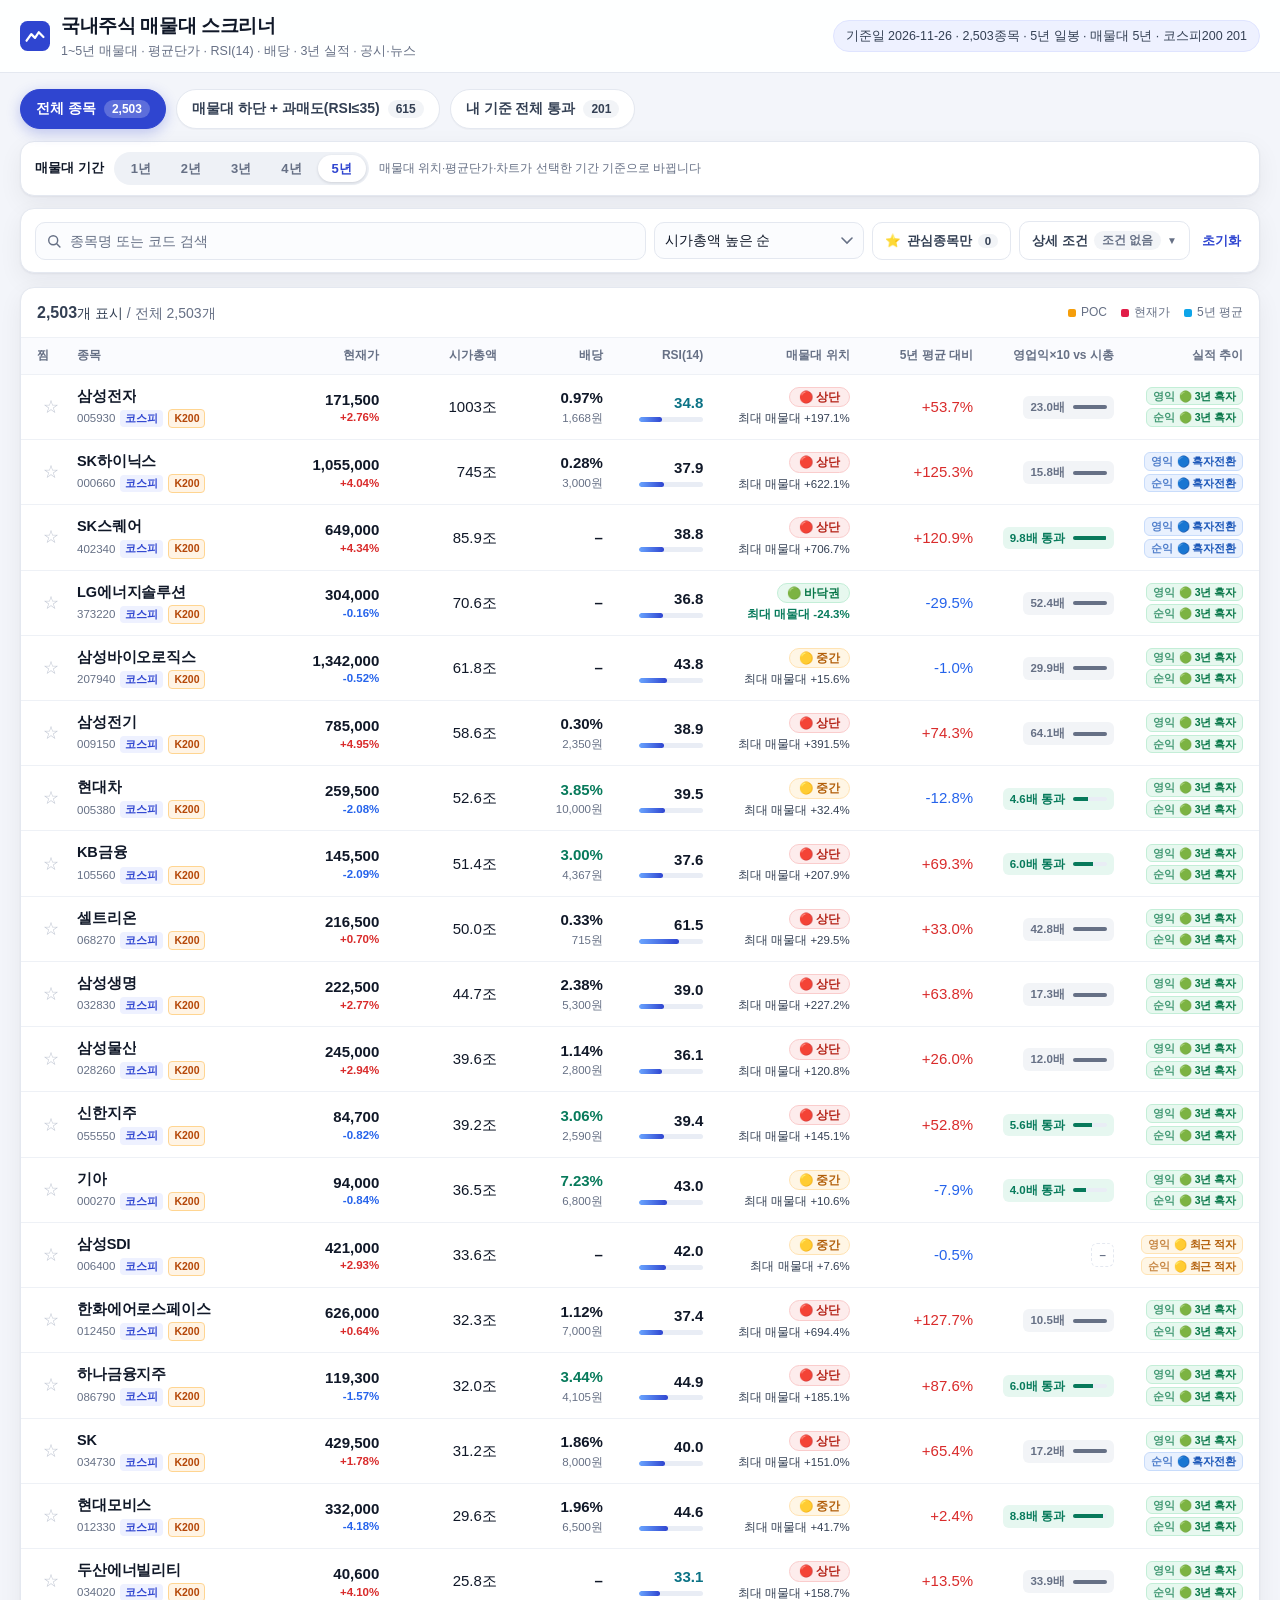
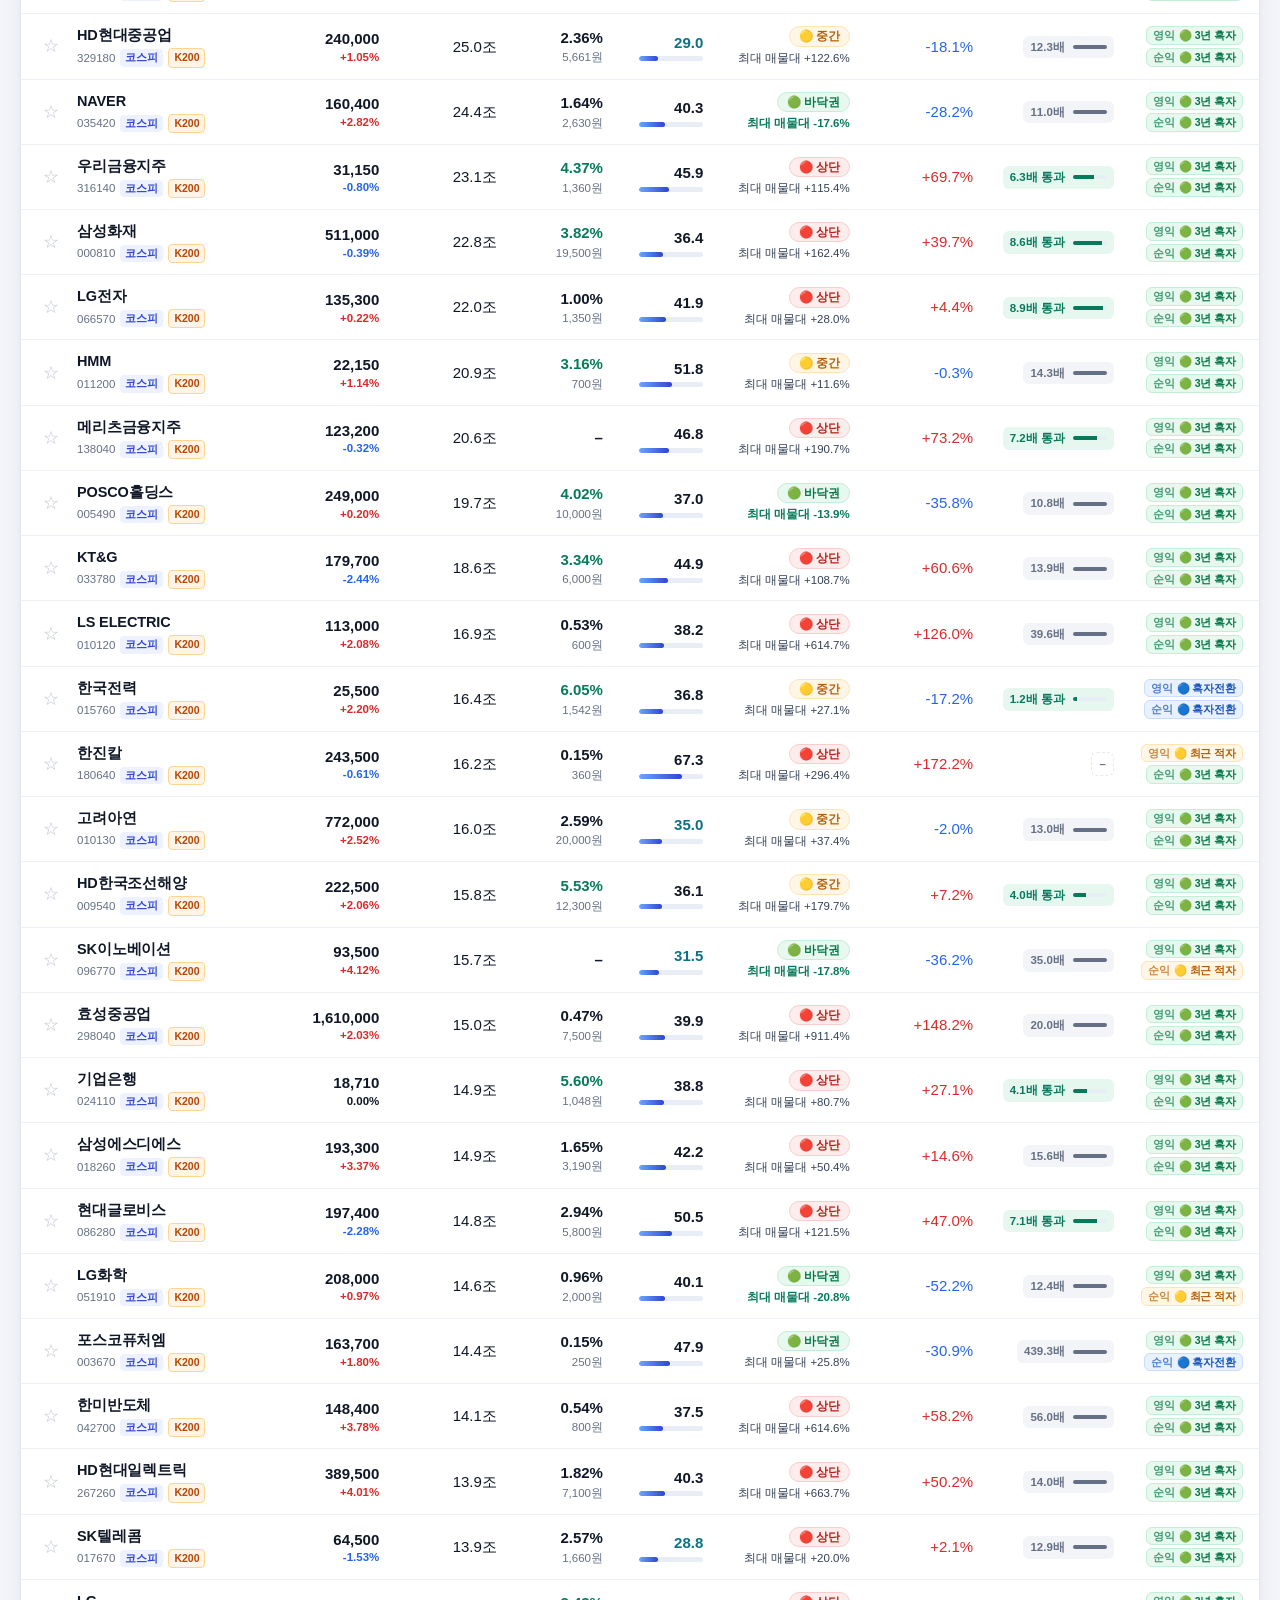
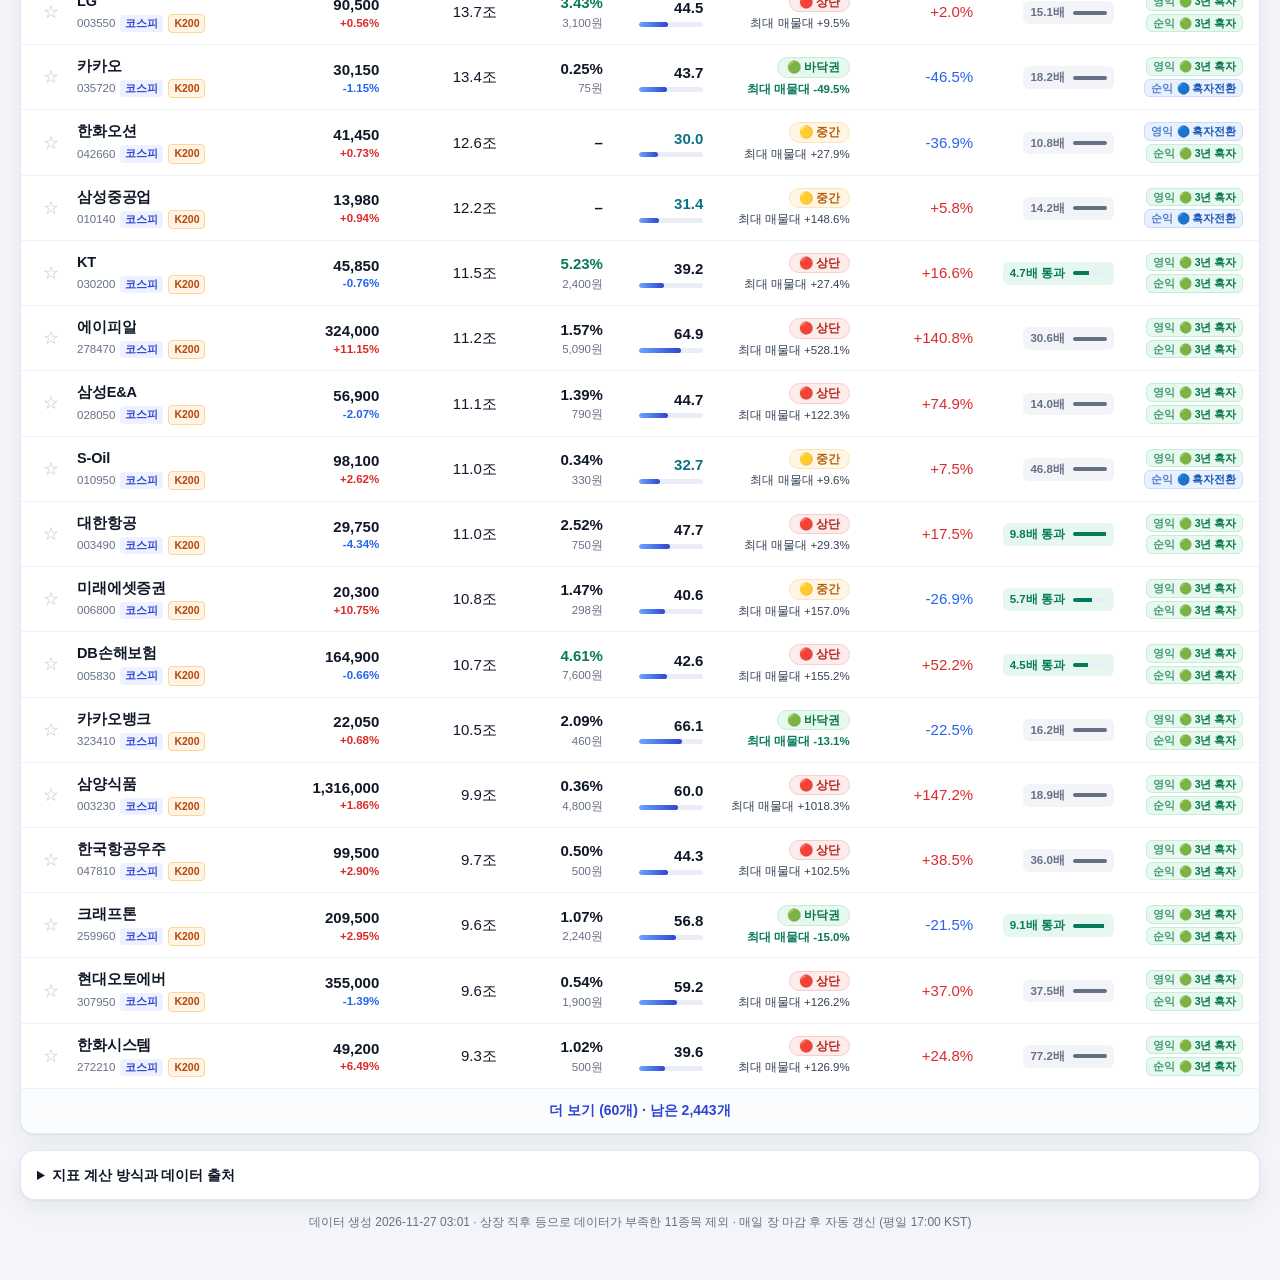
==== docs/index.html @ a95b69ab "fix: 종목 상세 네이버 금융·실적분석 링크가 모바일에서 홈으로 튕기는 문제 수정 finance.naver.com/item/main.naver·coinfo.naver 는 모바일 " ====
<!DOCTYPE html>
<html lang="ko">
<head>
<meta charset="utf-8">
<meta name="viewport" content="width=device-width, initial-scale=1, viewport-fit=cover">
<meta name="color-scheme" content="light dark">
<title>국내주식 매물대 스크리너 · 1~5년 매물대·재무·배당·RSI</title>
<meta name="description" content="코스피·코스닥 보통주 2,500여 종목과 코스피200의 1~5년 매물대(POC·누적 백분위), 평균단가(VWAP), RSI(14), 3년 영업이익·순이익, 배당수익률·주당배당금, 최근 공시·뉴스, 시가총액을 한 화면에서 거르는 스크리너.">
<link rel="stylesheet" href="style.css?v=20261127a">
<link rel="icon" href="data:image/svg+xml,%3Csvg xmlns='http://www.w3.org/2000/svg' viewBox='0 0 32 32'%3E%3Crect width='32' height='32' rx='7' fill='%232f45d0'/%3E%3Cpath d='M7 21l5-7 4 4 4-6 5 5' stroke='%23fff' stroke-width='2.4' fill='none' stroke-linecap='round' stroke-linejoin='round'/%3E%3C/svg%3E">
</head>
<body>
<header class="topbar">
  <div class="topbar-inner">
    <div class="brand">
      <span class="logo" aria-hidden="true">
        <svg viewBox="0 0 32 32" width="30" height="30"><rect width="32" height="32" rx="8" fill="#2f45d0"/><path d="M7 21l5-7 4 4 4-6 5 5" stroke="#fff" stroke-width="2.4" fill="none" stroke-linecap="round" stroke-linejoin="round"/></svg>
      </span>
      <div>
        <h1>국내주식 매물대 스크리너</h1>
        <p class="tagline">1~5년 매물대 · 평균단가 · RSI(14) · 배당 · 3년 실적 · 공시·뉴스</p>
      </div>
    </div>
    <div class="status" id="status">데이터 불러오는 중…</div>
  </div>
</header>

<main>
  <section class="presets" aria-label="프리셋">
    <button class="preset active" data-preset="all">전체 종목 <span class="pill" id="cnt-all">–</span></button>
    <button class="preset" data-preset="bottom">매물대 하단 + 과매도(RSI≤35) <span class="pill" id="cnt-bottom">–</span></button>
    <button class="preset" data-preset="mine">내 기준 전체 통과 <span class="pill" id="cnt-mine">–</span></button>
  </section>

  <section class="periods" aria-label="매물대 기간">
    <span class="period-title">매물대 기간</span>
    <div class="seg" role="group" aria-label="매물대 기간 선택">
      <button class="seg-btn" type="button" data-period="1">1년</button>
      <button class="seg-btn" type="button" data-period="2">2년</button>
      <button class="seg-btn" type="button" data-period="3">3년</button>
      <button class="seg-btn" type="button" data-period="4">4년</button>
      <button class="seg-btn active" type="button" data-period="5">5년</button>
    </div>
    <span class="period-hint" id="period-hint">매물대 위치·평균단가·차트가 선택한 기간 기준으로 바뀝니다</span>
  </section>

  <section class="filters" id="filters" aria-label="필터">
    <div class="qb">
      <label class="qb-search">
        <svg class="s-ico" viewBox="0 0 20 20" width="16" height="16" aria-hidden="true"><circle cx="9" cy="9" r="5.6" fill="none" stroke="currentColor" stroke-width="1.8"/><path d="M13.4 13.4L17.4 17.4" stroke="currentColor" stroke-width="1.8" stroke-linecap="round"/></svg>
        <input type="search" id="f-q" placeholder="종목명 또는 코드 검색" autocomplete="off" aria-label="종목명 또는 코드 검색">
      </label>
      <label class="qb-sort">
        <span class="sr-only">정렬</span>
        <select id="f-sort" aria-label="정렬">
          <option value="mc">시가총액 높은 순</option>
          <option value="div">배당수익률 높은 순</option>
          <option value="cum">매물대 낮은 순</option>
          <option value="rsi">RSI 낮은 순</option>
          <option value="mult">영업이익 배수 낮은 순</option>
          <option value="poc">POC 괴리 낮은 순</option>
          <option value="vwap" id="lbl-sort-vwap">5년 평균 대비 낮은 순</option>
          <option value="name">이름 순</option>
        </select>
      </label>
      <button type="button" class="watch-btn" id="f-watch" aria-pressed="false">
        <span class="star-ico" aria-hidden="true">⭐</span> 관심종목만 <span class="pill" id="cnt-watch">0</span>
      </button>
      <button type="button" class="link-btn qb-more" id="toggle-filters" aria-expanded="false" aria-controls="filter-grid">
        <span class="qb-more-lbl">상세 조건</span>
        <span class="fh-count" id="filter-count">조건 없음</span>
        <span class="chev">▼</span>
      </button>
      <button type="button" class="link-btn qb-reset" id="reset">초기화</button>
    </div>
    <div class="filter-grid" id="filter-grid">
      <label class="field">
        <span>시장</span>
        <select id="f-market">
          <option value="all">전체</option>
          <option value="K">코스피</option>
          <option value="Q">코스닥</option>
          <option value="K200">코스피200</option>
        </select>
      </label>

      <label class="field">
        <span>실적 추이 (영업이익)</span>
        <select id="f-profit">
          <option value="all">전체</option>
          <option value="op3">3년 연속 흑자</option>
          <option value="turn">흑자전환만</option>
          <option value="pos">3년 흑자 + 흑자전환</option>
        </select>
      </label>

      <label class="field check">
        <span>가치</span>
        <span class="check-wrap">
          <input type="checkbox" id="f-value">
          <span>영업이익 × 10 &gt; 시가총액</span>
        </span>
      </label>

      <label class="field">
        <span id="lbl-cum">5년 매물대 위치</span>
        <select id="f-cum">
          <option value="all">전체</option>
          <option value="low">하단 (누적 30% 이하)</option>
          <option value="mid">중간 (30~70%)</option>
          <option value="high">상단 (70% 이상)</option>
        </select>
      </label>

      <label class="field check">
        <span>평균단가</span>
        <span class="check-wrap">
          <input type="checkbox" id="f-vwap">
          <span id="lbl-vwap">현재가 ≤ 5년 평균단가</span>
        </span>
      </label>

      <label class="field check">
        <span>배당</span>
        <span class="check-wrap">
          <input type="checkbox" id="f-div">
          <span>배당주만 (배당금 지급)</span>
        </span>
      </label>

      <label class="field">
        <span>최소 배당률</span>
        <select id="f-divmin">
          <option value="0">전체</option>
          <option value="1">1% 이상</option>
          <option value="2">2% 이상</option>
          <option value="3">3% 이상</option>
          <option value="5">5% 이상</option>
        </select>
      </label>

      <div class="field rsi-field">
        <span>RSI(14)</span>
        <div class="rsi-row">
          <input type="number" id="f-rsi-min" min="0" max="100" step="1" placeholder="최소" inputmode="numeric">
          <span class="tilde">~</span>
          <input type="number" id="f-rsi-max" min="0" max="100" step="1" placeholder="최대" inputmode="numeric">
        </div>
        <div class="chips">
          <button class="chip" data-rsi="0,30">≤30</button>
          <button class="chip" data-rsi="0,35">≤35</button>
          <button class="chip" data-rsi="30,70">30~70</button>
          <button class="chip" data-rsi="70,100">≥70</button>
        </div>
      </div>

    </div>
  </section>

  <section class="results">
    <div class="result-head">
      <div class="result-count"><strong id="shown">0</strong>개 표시 <span class="muted">/ 전체 <span id="total">0</span>개</span></div>
      <div class="legend">
        <span class="lg"><i class="dot poc"></i>POC</span>
        <span class="lg"><i class="dot cur"></i>현재가</span>
        <span class="lg"><i class="dot vwap"></i><span id="lbl-legend-vwap">5년 평균</span></span>
      </div>
    </div>

    <div class="table" id="table">
      <div class="thead" role="row">
        <div class="th-star">찜</div>
        <div>종목</div>
        <div class="num">현재가</div>
        <div class="num">시가총액</div>
        <div class="num">배당</div>
        <div class="num">RSI(14)</div>
        <div class="num">매물대 위치</div>
        <div class="num" id="lbl-th-vwap">5년 평균 대비</div>
        <div class="num">영업익×10 vs 시총</div>
        <div class="num">실적 추이</div>
      </div>
      <div id="rows" role="rowgroup"></div>
    </div>
    <div class="empty" id="empty" hidden>
      <p>조건에 맞는 종목이 없습니다.</p>
      <p class="muted">RSI 상한을 올리거나 ‘매물대 위치’ 조건을 넓혀 보세요.</p>
    </div>
    <button class="more" id="more" hidden>더 보기</button>
  </section>

  <section class="guide">
    <details>
      <summary>지표 계산 방식과 데이터 출처</summary>
      <div class="guide-body">
        <dl>
          <dt>기간 전환 (1~5년)</dt>
          <dd>위쪽 <b>1년~5년</b> 버튼으로 매물대·평균단가·차트의 기준 기간을 바꿉니다(기본 5년). 상장 기간이 그보다 짧은 종목은 가진 거래일 전체로 계산합니다.</dd>
          <dt>매물대 (Volume Profile)</dt>
          <dd>선택한 기간의 일별 <b>종가·거래량</b>을 그 기간 종가 최저~최고 구간에 20개 가격대로 나눠, 그날 종가가 속한 가격대에 거래량을 쌓은 분포입니다. <b>POC</b>는 거래량이 가장 많았던 가격대의 중심 가격입니다.</dd>
          <dt>매물대 위치 (바닥권·중간·상단)</dt>
          <dd>현재가 <b>이하</b> 가격대에 쌓인 선택 기간 거래량의 비율(누적 백분위)로 위치를 세 단계로 보여줍니다. <b>🟢 바닥권</b> 30% 이하, <b>🟡 중간</b> 30~70%, <b>🔴 상단</b> 70% 초과입니다. 낮을수록 지금 가격이 매물대의 맨 아래(위에 매물이 거의 없음)입니다.</dd>
          <dt>최대 매물대 대비</dt>
          <dd>현재가가 POC보다 몇 % 위/아래에 있는지입니다. 음수(초록)면 POC 아래로, 그 가격대에서 산 물량이 아직 본전 아래라는 뜻입니다.</dd>
          <dt>평균단가 (VWAP)</dt>
          <dd>선택 기간 일별 종가의 <b>거래량 가중평균</b>입니다. 현재가가 이보다 낮으면 그 기간 동안 산 사람들의 평균 매입 단가보다 싼 셈입니다.</dd>
          <dt>RSI(14)</dt>
          <dd>일별 종가 기준 와일더 방식 RSI(14)입니다. 30 이하는 과매도(매수 관심), 70 이상은 과매수(매도 관심) 구간으로 흔히 봅니다.</dd>
          <dt>영업이익 × 10 &gt; 시가총액</dt>
          <dd>최근 사업연도 영업이익의 10배가 시가총액보다 크면, 시가총액이 영업이익의 10배 미만(배수 10배 미만)이라는 뜻입니다. 영업이익이 적자면 배수를 계산하지 않습니다.</dd>
          <dt>실적 4색 (영업이익·순이익)</dt>
          <dd>최근 3개 사업연도 확정 실적으로 상태를 나눕니다. <b>🟢 3년 흑자</b> 3년 연속 흑자 · <b>🔵 흑자전환</b> 전년(또는 그 이전)에 적자였다가 최근 흑자 · <b>🟡 최근 적자</b> 흑자였던 해가 있는데 최근 적자 · <b>🔴 계속 적자</b> 3년 모두 적자. 영업이익을 메인 뱃지로, 순이익을 아래 뱃지로 보여줍니다.</dd>
          <dt>3년 연속 흑자</dt>
          <dd>최근 3개 사업연도 확정 실적이 모두 흑자인 경우입니다. 3년치 실적이 없으면 ‘–’로 표시합니다.</dd>
          <dt>배당수익률 · 주당배당금</dt>
          <dd>네이버 금융 연간 실적의 <b>주당배당금</b> 중 가장 최근 <b>확정 사업연도</b> 값을 쓰고, 배당수익률은 그 배당금을 <b>현재가</b>로 나눈 값입니다. 지난해 배당이 없던 종목은 <b>–</b>(무배당)으로 표시합니다. 참고: 배당락·분할 등으로 실제 통지서와 다를 수 있습니다.</dd>
          <dt>최근 공시 · 뉴스</dt>
          <dd>상세 화면을 열면 종목별 <b>최근 공시 4건</b>과 <b>최근 뉴스 3건</b>을 불러옵니다(네이버 금융 제공). 공시 제목에 <b>유증·무증·자사주·소각·수주·실적·배당</b> 같은 키워드가 있으면 색 배지로 강조합니다. 전체 공시 원문은 아래 <b>DART 공시</b>·<b>네이버 공시</b> 링크에서 확인하세요.</dd>
          <dt>코스피200</dt>
          <dd>상세 조건의 <b>시장</b>에서 <b>코스피200</b>을 고르면 코스피200 구성종목만 모아 봅니다. 구성종목은 네이버 금융 코스피200 목록을 매일 받아 표시하며, 종목명 옆 <b>K200</b> 뱃지로도 확인할 수 있습니다.</dd>
          <dt>전일 대비 등락률</dt>
          <dd>현재가 아래 작은 글씨로 표시되는 <b>전일 대비</b> 등락률은 최근 두 거래일 종가를 비교한 값입니다. <b>상승은 빨간색, 하락은 파란색</b>입니다.</dd>
          <dt>관심종목 (⭐)</dt>
          <dd>종목 행이나 상세 화면의 <b>☆</b> 버튼을 누르면 관심종목으로 저장되고(이 브라우저에만 저장), 상단 <b>⭐ 관심종목만</b> 버튼으로 모아 볼 수 있습니다. 별을 다시 누르면 해제됩니다.</dd>
          <dt>최소 배당률</dt>
          <dd>배당수익률이 선택한 값(%) 이상인 종목만 보여줍니다. 배당이 없는 종목은 제외됩니다.</dd>
          <dt>상세 화면에서 기간 바꾸기</dt>
          <dd>종목을 눌러 연 상세 화면 위쪽의 <b>1년~5년</b> 버튼으로 그 종목의 매물대·누적 백분위·POC·평균단가·차트를 바로 바꿔 볼 수 있습니다. 목록의 기간 선택과도 함께 맞춰집니다.</dd>
          <dt>화면 색상 (라이트·다크)</dt>
          <dd>휴대폰·PC의 화면 설정이 <b>다크 모드</b>면 자동으로 어두운 테마로, 라이트 모드면 밝은 테마로 표시됩니다.</dd>
          <dt>데이터 출처</dt>
          <dd>일별 시세·연간 실적·배당·공시·뉴스: 네이버 금융 (수정주가 기준, 액면분할 반영). 종목 목록·시가총액: KRX 상장 목록(FinanceDataReader). ETF·ETN·스팩·리츠·우선주·펀드는 제외한 코스피·코스닥 보통주만 담았습니다.</dd>
        </dl>
        <p class="disclaimer">이 화면은 공개 데이터를 정리한 참고 자료이며 투자 권유가 아닙니다. 수치는 데이터 제공처 사정에 따라 달라질 수 있으니 투자 판단 전에 증권사 HTS·공시로 다시 확인하세요.</p>
      </div>
    </details>
  </section>

  <footer class="foot">
    <span id="generated">–</span> · 매일 장 마감 후 자동 갱신 (평일 17:00 KST)
  </footer>
</main>

<div class="detail" id="detail" hidden>
  <div class="detail-backdrop" data-close></div>
  <aside class="detail-panel" role="dialog" aria-modal="true" aria-labelledby="d-name">
    <div class="detail-top">
      <div>
        <h2 id="d-name">–</h2>
        <p id="d-sub" class="muted">–</p>
      </div>
      <div class="dtop-actions">
        <button type="button" class="star-btn lg" id="d-star" data-star="" aria-pressed="false" title="관심종목에 추가" aria-label="관심종목에 추가"><span class="star-ico">☆</span></button>
        <button class="close" data-close aria-label="닫기">✕</button>
      </div>
    </div>
    <div class="d-period" id="d-period" role="group" aria-label="상세 화면 매물대 기간">
      <span class="dp-title">매물대 기간</span>
      <div class="seg">
        <button class="seg-btn" type="button" data-dperiod="1">1년</button>
        <button class="seg-btn" type="button" data-dperiod="2">2년</button>
        <button class="seg-btn" type="button" data-dperiod="3">3년</button>
        <button class="seg-btn" type="button" data-dperiod="4">4년</button>
        <button class="seg-btn active" type="button" data-dperiod="5">5년</button>
      </div>
    </div>
    <div id="d-body"></div>
  </aside>
</div>

<script src="app.js?v=20261127a"></script>
</body>
</html>
---- docs/style.css ----
/* 국내주식 매물대 스크리너 — 라이트/다크(시스템 설정) 테마 */
:root{
  color-scheme:light;
  --bg:#f3f5fa;
  --card:#ffffff;
  --card-2:#fbfcfe;          /* 입력·보조 패널 */
  --card-3:#f2f4f7;          /* 알약·트랙 */
  --head:#fafbfe;            /* 표 머리 */
  --row-hover:#f8faff;
  --mob-bg:#f7f9fd;
  --seg-bg:#eef1f6;
  --ink:#101828;
  --ink-2:#344054;
  --muted:#667085;
  --line:#e4e8f0;
  --line-2:#eef1f6;
  --line-strong:#c9d2ea;
  --accent:#2f45d0;
  --accent-hover:#2639b8;
  --accent-soft:#eef1ff;
  --accent-line:#dfe4ff;
  --topbar:rgba(255,255,255,.92);
  --focus:rgba(47,69,208,.12);
  --poc:#f59e0b;
  --cur:#e11d48;
  --vwap:#0ea5e9;
  --poc-mark:#d97706;
  --vwap-mark:#0284c7;
  --up:#d92b2b;
  --down:#2563eb;
  --ok:#077a5b;
  --ok-soft:#e6f7f0;
  --ok-line:#c3eed7;
  --warn:#b54708;
  --warn-soft:#fff4e5;
  --star:#f59e0b;
  --star-off:#c3c9d5;
  --star-line:#ffd591;
  --track:#e9edf5;
  --chart-grid:#eef1f6;
  --chart-label:#98a2b3;
  --chart-bar:#6366f1;
  --chart-poc:#f59e0b;
  --chart-bar-text:#3730a3;
  --chart-poc-text:#7c3a00;
  --chart-mc:#94a3b8;
  --shadow:0 1px 2px rgba(16,24,40,.05),0 8px 24px rgba(16,24,40,.06);
  --radius:14px;
}

*{box-sizing:border-box}
html,body{margin:0;padding:0}
body{
  background:var(--bg);
  color:var(--ink);
  font-family:-apple-system,BlinkMacSystemFont,"Apple SD Gothic Neo","Pretendard","Malgun Gothic","맑은 고딕",'Noto Sans KR',Roboto,sans-serif;
  font-size:15px;
  line-height:1.45;
  -webkit-text-size-adjust:100%;
  -webkit-font-smoothing:antialiased;
}
h1,h2,h3,p,dl,dd,dt{margin:0}
button{font-family:inherit;font-size:inherit;cursor:pointer;color:inherit}
.muted{color:var(--muted);font-weight:400}
.num{text-align:right;font-variant-numeric:tabular-nums}
.sr-only{position:absolute;width:1px;height:1px;padding:0;margin:-1px;overflow:hidden;clip:rect(0 0 0 0);white-space:nowrap;border:0}

/* ---------- top bar ---------- */
.topbar{
  position:sticky;top:0;z-index:30;
  background:var(--topbar);
  backdrop-filter:saturate(180%) blur(10px);
  border-bottom:1px solid var(--line);
}
.topbar-inner{
  max-width:1280px;margin:0 auto;padding:12px 20px;
  display:flex;align-items:center;justify-content:space-between;gap:16px;flex-wrap:wrap;
}
.brand{display:flex;align-items:center;gap:11px;min-width:0}
.logo{display:flex;align-items:center;line-height:1}
.logo svg{display:block}
.brand h1{font-size:19px;letter-spacing:-.02em;font-weight:750}
.tagline{margin-top:2px;font-size:12.5px;color:var(--muted)}
.status{
  font-size:12.5px;color:var(--ink-2);background:var(--accent-soft);
  border:1px solid var(--accent-line);border-radius:999px;padding:6px 12px;white-space:nowrap;
  font-variant-numeric:tabular-nums;
}
.status.warn{background:var(--warn-soft);border-color:var(--star-line);color:var(--warn)}

main{max-width:1280px;margin:0 auto;padding:16px 20px 48px}

/* ---------- presets ---------- */
.presets{display:flex;gap:10px;flex-wrap:wrap;margin-bottom:12px}
.preset{
  display:inline-flex;align-items:center;gap:8px;
  padding:10px 15px;border-radius:999px;border:1px solid var(--line);
  background:var(--card);color:var(--ink-2);font-weight:600;font-size:14px;
  box-shadow:0 1px 1px rgba(16,24,40,.03);transition:.15s;
}
.preset:hover{border-color:var(--line-strong);color:var(--ink)}
.preset.active{background:var(--accent);border-color:var(--accent);color:#fff;box-shadow:0 4px 14px rgba(47,69,208,.28)}
.preset.active:hover{background:var(--accent-hover);border-color:var(--accent-hover);color:#fff}
.pill{
  font-size:12px;font-weight:700;padding:2px 8px;border-radius:999px;
  background:var(--card-3);color:var(--ink-2);font-variant-numeric:tabular-nums;
}
.preset.active .pill{background:rgba(255,255,255,.22);color:#fff}

/* ---------- period switch (1~5년) ---------- */
.periods{
  display:flex;align-items:center;gap:10px;flex-wrap:wrap;
  background:var(--card);border:1px solid var(--line);border-radius:var(--radius);
  padding:10px 14px;margin-bottom:12px;box-shadow:var(--shadow);
}
.period-title{font-size:13px;font-weight:700;color:var(--ink)}
.seg{
  display:inline-flex;background:var(--seg-bg);border-radius:999px;padding:3px;gap:2px;
}
.seg-btn{
  border:0;background:none;border-radius:999px;padding:6px 14px;
  font-size:13px;font-weight:650;color:var(--muted);line-height:1.2;
  font-variant-numeric:tabular-nums;transition:.12s;
}
.seg-btn:hover{color:var(--ink)}
.seg-btn.active{background:var(--card);color:var(--accent);box-shadow:0 1px 3px rgba(16,24,40,.14)}
.period-hint{font-size:11.5px;color:var(--muted)}

/* ---------- filters ---------- */
.filters{
  background:var(--card);border:1px solid var(--line);border-radius:var(--radius);
  padding:12px 14px;box-shadow:var(--shadow);margin-bottom:14px;
}
.qb{display:flex;align-items:center;gap:8px;flex-wrap:wrap}

/* 검색 */
.qb-search{position:relative;display:flex;align-items:center;flex:1 1 240px;min-width:0}
.qb-search .s-ico{position:absolute;left:11px;color:var(--muted);pointer-events:none}
.qb-search input{
  width:100%;padding:10px 12px 10px 34px;border:1px solid var(--line);border-radius:10px;
  background:var(--card-2);color:var(--ink);font-size:14px;font-family:inherit;
  -webkit-appearance:none;appearance:none;
}
.qb-search input::-webkit-search-cancel-button{-webkit-appearance:none;appearance:none}
.qb-search input::placeholder{color:var(--muted)}

/* 정렬 */
.qb-sort{flex:0 1 210px;min-width:0}
.qb-sort select{
  width:100%;padding:10px 28px 10px 10px;border:1px solid var(--line);border-radius:10px;
  background:var(--card-2);color:var(--ink);font-size:13.5px;font-family:inherit;
  -webkit-appearance:none;appearance:none;
  background-image:url("data:image/svg+xml,%3Csvg xmlns='http://www.w3.org/2000/svg' width='12' height='8' viewBox='0 0 12 8'%3E%3Cpath d='M1 1l5 5 5-5' stroke='%23667085' stroke-width='1.6' fill='none' stroke-linecap='round'/%3E%3C/svg%3E");
  background-repeat:no-repeat;background-position:right 10px center;
}
.qb-search input:focus,.qb-sort select:focus{outline:none;border-color:var(--accent);background-color:var(--card);box-shadow:0 0 0 3px var(--focus)}

/* ⭐ 관심종목만 / 상세 조건 / 초기화 */
.watch-btn{
  display:inline-flex;align-items:center;gap:6px;
  padding:9px 12px;border-radius:10px;border:1px solid var(--line);
  background:var(--card);color:var(--ink-2);font-weight:650;font-size:13px;
  white-space:nowrap;transition:.12s;
}
.watch-btn .star-ico{font-size:12.5px;line-height:1}
.watch-btn:hover{border-color:var(--line-strong)}
.watch-btn.on{background:var(--warn-soft);border-color:var(--star-line);color:var(--warn)}
.watch-btn .pill{padding:1px 7px;font-size:11.5px}

.link-btn{background:none;border:0;color:var(--accent);font-weight:600;padding:2px 4px;font-size:13px}
.link-btn:hover{text-decoration:underline}
.qb-more{
  display:inline-flex;align-items:center;gap:6px;
  padding:9px 12px;border-radius:10px;border:1px solid var(--line);
  background:var(--card);color:var(--ink-2);font-weight:650;font-size:13px;
  white-space:nowrap;transition:.12s;
}
.qb-more:hover{border-color:var(--line-strong);background:var(--card-2);text-decoration:none}
.qb-more[aria-expanded="true"]{background:var(--accent-soft);border-color:var(--accent-line);color:var(--accent)}
.qb-more .chev{font-size:10px;color:var(--muted)}
.qb-more[aria-expanded="true"] .chev{color:var(--accent)}
.fh-count{
  font-size:11.5px;font-weight:600;color:var(--muted);background:var(--card-3);
  border-radius:999px;padding:2px 8px;white-space:nowrap;
}
.qb-reset{margin-left:auto}

.filter-grid{
  display:grid;gap:12px 16px;margin-top:12px;
  grid-template-columns:repeat(4,minmax(0,1fr));
}
.filters.collapsed #filter-grid{display:none}
.field{display:flex;flex-direction:column;gap:5px;min-width:0}
.field > span{font-size:12px;font-weight:650;color:var(--muted);letter-spacing:.01em}
.field select,.field input[type=search],.field input[type=number]{
  width:100%;padding:9px 10px;border:1px solid var(--line);border-radius:9px;
  background:var(--card-2);color:var(--ink);font-size:14px;font-family:inherit;
  -webkit-appearance:none;appearance:none;
}
.field select{
  background-image:url("data:image/svg+xml,%3Csvg xmlns='http://www.w3.org/2000/svg' width='12' height='8' viewBox='0 0 12 8'%3E%3Cpath d='M1 1l5 5 5-5' stroke='%23667085' stroke-width='1.6' fill='none' stroke-linecap='round'/%3E%3C/svg%3E");
  background-repeat:no-repeat;background-position:right 10px center;padding-right:28px;
}
.field select:focus,.field input:focus{outline:none;border-color:var(--accent);background-color:var(--card);box-shadow:0 0 0 3px var(--focus)}
.check-wrap{display:flex;align-items:center;gap:8px;padding:9px 10px;border:1px solid var(--line);border-radius:9px;background:var(--card-2);font-size:13.5px;cursor:pointer;min-height:39px}
.check-wrap input{width:16px;height:16px;accent-color:var(--accent);margin:0;flex:0 0 auto}
.rsi-row{display:flex;align-items:center;gap:6px}
.rsi-row .tilde{color:var(--muted)}
.chips{display:flex;gap:6px;flex-wrap:wrap;margin-top:2px}
.chip{
  border:1px solid var(--line);background:var(--card);border-radius:7px;padding:3px 8px;
  font-size:12px;color:var(--ink-2);font-variant-numeric:tabular-nums;
}
.chip:hover{border-color:var(--line-strong)}
.chip.on{background:var(--accent-soft);border-color:var(--accent-line);color:var(--accent);font-weight:700}

/* ---------- results ---------- */
.results{background:var(--card);border:1px solid var(--line);border-radius:var(--radius);box-shadow:var(--shadow);overflow:hidden}
.result-head{display:flex;align-items:center;justify-content:space-between;gap:12px;padding:13px 16px;border-bottom:1px solid var(--line-2);flex-wrap:wrap}
.result-count{font-size:14px;color:var(--ink-2)}
.result-count strong{font-size:16px;font-variant-numeric:tabular-nums}
.legend{display:flex;gap:14px;font-size:12px;color:var(--muted)}
.lg{display:inline-flex;align-items:center;gap:5px}
.dot{width:8px;height:8px;border-radius:2px;display:inline-block}
.dot.poc{background:var(--poc)}
.dot.cur{background:var(--cur)}
.dot.vwap{background:var(--vwap)}

.table{width:100%}
.thead,.row{
  display:grid;
  grid-template-columns:32px minmax(160px,1.7fr) .85fr .95fr .85fr .8fr 1.2fr 1fr 1.15fr 1.05fr;
  align-items:center;gap:8px;
}
.thead{
  padding:9px 16px;font-size:12px;font-weight:650;color:var(--muted);
  background:var(--head);border-bottom:1px solid var(--line-2);
}
.thead > div:nth-child(n+3){text-align:right}
.thead .th-star{text-align:left}
.row{padding:11px 16px;border-bottom:1px solid var(--line-2);cursor:pointer;transition:background .12s}
.row:hover{background:var(--row-hover)}
.row:last-child{border-bottom:0}
.cell{min-width:0;font-variant-numeric:tabular-nums}
.cell.name{display:flex;flex-direction:column;gap:2px;min-width:0}
.cell.star{display:flex;align-items:center;justify-content:flex-start}
.name-line{display:flex;align-items:center;gap:6px;min-width:0}
.stock-name{font-weight:700;font-size:14.5px;white-space:nowrap;overflow:hidden;text-overflow:ellipsis;letter-spacing:-.01em}
.code-line{font-size:11.5px;color:var(--muted);display:flex;gap:5px;align-items:center;flex-wrap:wrap}
.mkt{font-size:10.5px;font-weight:700;padding:1px 5px;border-radius:4px;background:var(--card-3);color:var(--ink-2)}
.mkt.K{background:var(--accent-soft);color:var(--accent)}
.mkt.Q{background:#fdf0f6;color:#a2196c}
.mkt.k200{background:var(--warn-soft);color:var(--warn);border:1px solid var(--star-line)}
.mini{font-size:10.5px;font-weight:700;padding:1px 5px;border-radius:4px;background:var(--warn-soft);color:var(--warn);white-space:nowrap}
.price{font-weight:700}
.price-cell{display:flex;flex-direction:column;align-items:flex-end;gap:1px}
.chg{font-size:11.5px;font-weight:700;font-variant-numeric:tabular-nums;line-height:1.2}
.sub{font-size:11.5px;color:var(--muted)}

/* ⭐ 관심종목 별 버튼 */
.star-btn{
  display:inline-flex;align-items:center;justify-content:center;
  width:28px;height:28px;padding:0;border:0;background:none;border-radius:8px;
  line-height:1;color:var(--star-off);transition:color .12s,background .12s;
}
.star-btn .star-ico{font-size:16px;line-height:1}
.star-btn:hover{background:var(--card-3)}
.star-btn.on{color:var(--star)}
.star-btn.lg{width:36px;height:36px}
.star-btn.lg .star-ico{font-size:20px}

/* 배당 */
.div-cell{display:flex;flex-direction:column;align-items:flex-end;gap:1px}
.div-y{font-weight:700;font-variant-numeric:tabular-nums}
.div-y.hi{color:var(--ok)}
.pos{color:var(--up)}
.neg{color:var(--down)}

/* rsi bar */
.rsi{display:flex;flex-direction:column;align-items:flex-end;gap:3px}
.rsi-val{font-weight:700}
.rsi-val.cold{color:#0b7285}
.rsi-val.hot{color:var(--up)}
.rsi-track{width:64px;height:5px;border-radius:3px;background:var(--track);position:relative;overflow:hidden}
.rsi-fill{position:absolute;top:0;bottom:0;border-radius:3px;background:linear-gradient(90deg,#6aa5ff,#2f45d0)}

/* volume position badge */
.vp-pos{display:flex;flex-direction:column;align-items:flex-end;gap:3px;min-width:0}
.pos-badge{
  display:inline-flex;align-items:center;gap:3px;
  font-size:11.5px;font-weight:750;line-height:1.25;letter-spacing:-.01em;
  padding:2px 9px;border-radius:999px;white-space:nowrap;border:1px solid transparent;
}
.pos-badge.low{background:#e7f8ef;color:#067647;border-color:#c3eed7}
.pos-badge.mid{background:#fff6e5;color:#b25e09;border-color:#ffe3b3}
.pos-badge.high{background:#fdecec;color:#b42318;border-color:#facccc}
.pos-badge.na{background:var(--card-3);color:var(--muted);border-color:var(--line)}
.pos-gap{font-size:11.5px;color:var(--ink-2);font-variant-numeric:tabular-nums;white-space:nowrap}
.pos-gap.good{color:var(--ok);font-weight:700}
.pos-gap.high{color:var(--ink-2)}

/* value badge */
.badge{
  display:inline-flex;align-items:center;justify-content:center;gap:4px;
  font-size:11.5px;font-weight:700;padding:3px 7px;border-radius:6px;white-space:nowrap;
}
.badge.ok{background:var(--ok-soft);color:var(--ok)}
.badge.no{background:var(--card-3);color:var(--muted)}
.badge.na{background:transparent;color:var(--muted);border:1px dashed var(--line)}
.badge-bar{display:inline-block;width:34px;height:4px;border-radius:3px;background:var(--track);overflow:hidden;margin-left:4px;vertical-align:middle}
.badge-bar > i{display:block;height:100%;background:var(--ok)}
.badge.no .badge-bar > i{background:var(--muted)}

.fin{display:flex;flex-direction:column;gap:3px;align-items:flex-end;min-width:0}
.fin-badge{
  display:inline-flex;align-items:center;gap:3px;white-space:nowrap;
  font-size:10.5px;font-weight:700;line-height:1.2;letter-spacing:-.01em;
  padding:2px 6px;border-radius:6px;border:1px solid transparent;
}
.fin-badge b{font-weight:800;opacity:.72;margin-right:1px}
.fin-badge.green{background:#e7f8ef;color:#067647;border-color:#c3eed7}
.fin-badge.blue{background:#e9f1fe;color:#1a56b8;border-color:#c8dcfb}
.fin-badge.yellow{background:#fff6e5;color:#b25e09;border-color:#ffe3b3}
.fin-badge.red{background:#fdecec;color:#b42318;border-color:#facccc}
.fin-badge.na{background:var(--card-3);color:var(--muted);border-color:var(--line)}
.fin-detail{display:flex;align-items:center;gap:6px;flex-wrap:wrap;margin:2px 0 10px}
.fin-k{font-size:11.5px;font-weight:650;color:var(--muted);margin-right:1px}
.fin-badge.lg{font-size:11.5px;padding:3px 9px;border-radius:999px}

.empty{padding:40px 16px;text-align:center;color:var(--ink-2)}
.empty p{margin-bottom:6px}
.more{
  display:block;width:100%;padding:13px;border:0;border-top:1px solid var(--line-2);
  background:var(--card-2);color:var(--accent);font-weight:700;font-size:14px;
}
.more:hover{background:var(--accent-soft)}
.more[hidden]{display:none}

/* ---------- guide ---------- */
.guide{margin-top:16px;background:var(--card);border:1px solid var(--line);border-radius:var(--radius);box-shadow:var(--shadow)}
.guide details{padding:14px 16px}
.guide summary{cursor:pointer;font-weight:700;font-size:14px;color:var(--ink)}
.guide-body{margin-top:12px;font-size:13.5px;color:var(--ink-2);line-height:1.6}
.guide-body dl{display:grid;grid-template-columns:190px 1fr;gap:8px 16px}
.guide-body dt{font-weight:700;color:var(--ink)}
.guide-body dd{margin:0;color:var(--ink-2)}
.disclaimer{margin-top:14px;font-size:12.5px;color:var(--muted);border-top:1px dashed var(--line);padding-top:12px}
.foot{max-width:1280px;margin:14px auto 0;padding:0 4px;font-size:12px;color:var(--muted);text-align:center}

/* ---------- detail ---------- */
.detail{position:fixed;inset:0;z-index:60}
.detail[hidden]{display:none}
.detail-backdrop{position:absolute;inset:0;background:rgba(16,24,40,.42);backdrop-filter:blur(2px)}
.detail-panel{
  position:absolute;top:0;right:0;bottom:0;width:min(560px,100%);
  background:var(--card);box-shadow:-10px 0 40px rgba(16,24,40,.18);
  overflow-y:auto;overscroll-behavior:contain;padding:18px 20px 32px;
  animation:slide .18s ease-out;
}
@keyframes slide{from{transform:translateX(24px);opacity:.6}to{transform:none;opacity:1}}
.detail-top{display:flex;justify-content:space-between;align-items:flex-start;gap:12px;margin-bottom:6px}
.detail-top h2{font-size:21px;letter-spacing:-.02em}
.detail-top p{font-size:12.5px;margin-top:3px}
.dtop-actions{display:flex;align-items:center;gap:6px;flex:0 0 auto}
.close{border:1px solid var(--line);background:var(--card);border-radius:9px;width:34px;height:34px;font-size:15px;color:var(--ink-2);flex:0 0 auto}
.close:hover{background:var(--card-3)}

/* 상세 화면 안의 매물대 기간 전환 */
.d-period{
  display:flex;align-items:center;gap:8px;margin:10px 0 4px;padding:7px 10px;
  background:var(--card-2);border:1px solid var(--line-2);border-radius:11px;
}
.dp-title{font-size:11.5px;font-weight:700;color:var(--muted);white-space:nowrap}
.d-period .seg{flex:1 1 auto}
.d-period .seg-btn{flex:1 1 auto;text-align:center;padding:6px 6px;font-size:12.5px}

.price-row{display:flex;align-items:baseline;gap:10px;margin:12px 0 16px;flex-wrap:wrap}
.price-row .big{font-size:27px;font-weight:800;letter-spacing:-.02em;font-variant-numeric:tabular-nums}
.price-row .unit{font-size:13px;color:var(--muted)}
.dchg{font-size:14px;font-weight:750;font-variant-numeric:tabular-nums}
.dchg-lbl{font-size:11.5px;color:var(--muted)}
.dstats{display:grid;grid-template-columns:repeat(3,1fr);gap:8px;margin-bottom:18px}
.dstat{background:var(--card-2);border:1px solid var(--line-2);border-radius:11px;padding:10px}
.dstat .k{font-size:11.5px;color:var(--muted);margin-bottom:3px}
.dstat .v{font-size:15px;font-weight:750;font-variant-numeric:tabular-nums}
.dstat .v small{font-size:11px;font-weight:600;color:var(--muted);margin-left:3px}
.dstat.span2{grid-column:span 2}
.dstat .v .pos-badge{font-size:12.5px;padding:3px 10px}
.dsub{font-size:11.5px;color:var(--muted);margin-top:5px;font-variant-numeric:tabular-nums}
.dsub.good{color:var(--ok);font-weight:700}
.dsub.high{color:var(--ink-2)}

.section-title{display:flex;align-items:center;justify-content:space-between;font-size:13px;font-weight:750;color:var(--ink);margin:18px 0 8px}
.section-title .hint{font-size:11.5px;font-weight:500;color:var(--muted)}

.vp{background:var(--card-2);border:1px solid var(--line-2);border-radius:12px;padding:10px 8px 6px}
.vp svg{display:block;width:100%;height:auto}
.vp-legend{display:flex;gap:14px;justify-content:center;font-size:11.5px;color:var(--muted);padding:2px 0 4px}
.vp-legend i{width:14px;height:3px;border-radius:2px;display:inline-block;margin-right:4px;vertical-align:middle}

table.fin{width:100%;border-collapse:collapse;font-size:13.5px;font-variant-numeric:tabular-nums}
table.fin th,table.fin td{padding:7px 8px;border-bottom:1px solid var(--line-2);text-align:right}
table.fin th:first-child,table.fin td:first-child{text-align:left}
table.fin thead th{font-size:12px;color:var(--muted);font-weight:650;border-bottom:1px solid var(--line)}
table.fin td.neg{color:var(--down)}
table.fin td.pos{color:var(--ink)}

.cmp{display:grid;gap:8px;background:var(--card-2);border:1px solid var(--line-2);border-radius:12px;padding:12px}
.cmp-row{display:grid;grid-template-columns:88px 1fr 86px;gap:8px;align-items:center;font-size:12.5px}
.cmp-row .lbl{color:var(--muted)}
.cmp-track{height:12px;background:var(--track);border-radius:7px;overflow:hidden}
.cmp-bar{height:100%;border-radius:7px}
.cmp-bar.mc{background:var(--chart-mc)}
.cmp-bar.ten{background:var(--ok)}
.cmp-row .val{text-align:right;font-weight:700;font-variant-numeric:tabular-nums}
.cmp-note{font-size:12.5px;color:var(--ink-2);padding-top:4px;border-top:1px dashed var(--line);margin-top:2px}
.cmp-note b{font-weight:750}

.links{display:flex;gap:8px;flex-wrap:wrap;margin-top:18px}
.links a{
  flex:1 1 46%;text-align:center;text-decoration:none;padding:11px;border-radius:10px;
  border:1px solid var(--line);color:var(--ink-2);font-weight:650;font-size:13.5px;background:var(--card);
}
.links a.primary{background:var(--accent);border-color:var(--accent);color:#fff}
.links a:hover{filter:brightness(.97)}
.dnote{margin-top:14px;font-size:11.5px;color:var(--muted);line-height:1.5}

/* ---------- 상세: 최근 공시·뉴스 ---------- */
.rlist{
  display:flex;flex-direction:column;background:var(--card-2);
  border:1px solid var(--line-2);border-radius:12px;overflow:hidden;
}
.ri{
  display:grid;grid-template-columns:42px minmax(0,1fr);gap:9px;align-items:start;
  padding:9px 11px;border-bottom:1px solid var(--line-2);
  font-size:13px;color:var(--ink);text-decoration:none;
}
.ri:last-child{border-bottom:0}
a.ri:hover{background:var(--row-hover)}
.ri-d{font-size:11.5px;color:var(--muted);font-variant-numeric:tabular-nums;padding-top:2px}
.ri-t{line-height:1.42;letter-spacing:-.01em;word-break:keep-all}
a.ri .ri-t{color:var(--ink-2)}
.ri-m{display:block;font-size:11px;color:var(--muted);margin-top:2px}
.rload{margin:0;padding:11px;font-size:12.5px}
.d-tag{
  display:inline-block;font-size:10.5px;font-weight:750;line-height:1.5;
  padding:0 5px;border-radius:5px;margin-right:4px;border:1px solid transparent;
  white-space:nowrap;vertical-align:1px;
}
.d-tag.red{background:#fdecec;color:#b42318;border-color:#facccc}
.d-tag.blue{background:#e9f1fe;color:#1a56b8;border-color:#c8dcfb}
.d-tag.violet{background:#f3ecfe;color:#6941c6;border-color:#e0d1fb}
.d-tag.orange{background:#fff4e5;color:#b54708;border-color:#fadfc0}
.d-tag.green{background:#e7f8ef;color:#067647;border-color:#c3eed7}
.d-tag.teal{background:#e6f6f8;color:#0b7285;border-color:#c2e8ee}
.d-tag.amber{background:#fff6e5;color:#b25e09;border-color:#ffe3b3}
.d-tag.slate{background:var(--card-3);color:var(--ink-2);border-color:var(--line)}

/* ---------- responsive ---------- */
@media (max-width:1100px){
  .filter-grid{grid-template-columns:repeat(3,minmax(0,1fr))}
  .thead,.row{grid-template-columns:32px minmax(140px,1.6fr) .8fr .9fr .8fr .75fr 1.05fr .9fr 1fr .95fr}
}
@media (max-width:900px){
  body{font-size:14.5px}
  main{padding:12px 12px 40px}
  .topbar-inner{padding:10px 14px}
  .brand h1{font-size:17px}
  .tagline{display:none}
  /* 상단 상태 줄이 길어 화면 밖으로 밀리지 않게 줄바꿈 허용 */
  .status{white-space:normal;font-size:11.5px;line-height:1.35;padding:5px 10px}
  .presets{
    flex-wrap:nowrap;overflow-x:auto;-webkit-overflow-scrolling:touch;
    margin:0 -12px 12px;padding:0 12px 4px;scrollbar-width:none;
  }
  .presets::-webkit-scrollbar{display:none}
  .preset{flex:0 0 auto;white-space:nowrap;padding:9px 13px;font-size:13px}
  .filters{padding:10px 12px}
  .qb{gap:6px}
  .qb-search{flex:1 1 100%;order:-1}
  .qb-sort{flex:1 1 130px}
  .watch-btn{padding:8px 10px;font-size:12.5px}
  .qb-more{padding:8px 10px;font-size:12.5px}
  .qb-reset{margin-left:0}
  .filter-grid{grid-template-columns:repeat(2,minmax(0,1fr));gap:10px 10px}
  .thead{display:none}
  #rows{display:flex;flex-direction:column;gap:8px;padding:10px;background:var(--mob-bg)}
  .row{
    display:grid;grid-template-columns:1fr 1fr;gap:8px 12px;
    padding:12px 44px 12px 13px;background:var(--card);border:1px solid var(--line);border-radius:12px;
    position:relative;
  }
  .row:hover{background:var(--card)}
  .cell.star{position:absolute;top:8px;right:8px;z-index:1}
  .star-btn{width:32px;height:32px}
  .star-btn .star-ico{font-size:18px}
  .cell.name{grid-column:1 / -1;padding-bottom:2px}
  .cell:not(.name):not(.star){display:flex;flex-direction:column;align-items:flex-start;gap:2px;text-align:left}
  .cell:not(.name):not(.star)::before{content:attr(data-label);font-size:10.5px;color:var(--muted);font-weight:600}
  .cell.num{text-align:left}
  .price-cell{align-items:flex-start}
  .cell.pos{grid-column:1 / -1}
  .cell.pos .vp-pos{flex-direction:row;align-items:center;gap:8px;flex-wrap:wrap}
  .rsi{align-items:flex-start}
  .fin{align-items:flex-start}
  .rsi-track{width:78px}
  .periods{gap:8px;padding:9px 12px}
  .period-hint{display:none}
  .seg-btn{padding:6px 11px;font-size:12.5px}
  .result-head{padding:11px 12px}
  .legend{display:none}
  .detail-panel{
    top:auto;left:0;right:0;bottom:0;width:100%;height:90vh;
    border-radius:18px 18px 0 0;padding:16px 16px 28px;
    animation:up .2s ease-out;
  }
  @keyframes up{from{transform:translateY(30px);opacity:.6}to{transform:none;opacity:1}}
  .dstats{grid-template-columns:repeat(2,1fr)}
  .guide-body dl{grid-template-columns:1fr;gap:2px}
  .guide-body dd{margin-bottom:8px}
  .cmp-row{grid-template-columns:76px 1fr 74px}
}
@media (max-width:420px){
  .preset{padding:8px 11px;font-size:12.5px}
  .filter-grid{grid-template-columns:1fr 1fr;gap:8px 8px}
  .field > span{font-size:11.5px}
  .qb-sort{flex:1 1 100%}
  .d-period .seg-btn{font-size:11.5px;padding:6px 4px}
}

/* ---------- 다크 모드 (시스템 설정을 그대로 따름) ---------- */
@media (prefers-color-scheme: dark){
  :root{
    color-scheme:dark;
    --bg:#0b1220;
    --card:#131d2e;
    --card-2:#0f1728;
    --card-3:#1c2739;
    --head:#0f1728;
    --row-hover:#182337;
    --mob-bg:#0d1524;
    --seg-bg:#1b2637;
    --ink:#e9eef7;
    --ink-2:#c4cedd;
    --muted:#94a1b6;
    --line:#26334a;
    --line-2:#1d293d;
    --line-strong:#3a4a68;
    --accent:#8a9cff;
    --accent-hover:#a3b2ff;
    --accent-soft:#1e2b4e;
    --accent-line:#33456f;
    --topbar:rgba(11,18,32,.92);
    --focus:rgba(138,156,255,.22);
    --poc:#f5a524;
    --cur:#ff5c7a;
    --vwap:#38bdf8;
    --poc-mark:#f59e0b;
    --vwap-mark:#38bdf8;
    --up:#ff6b6b;
    --down:#6ea8fe;
    --ok:#3ddc9a;
    --ok-soft:#123227;
    --ok-line:#1f5140;
    --warn:#fbbf24;
    --warn-soft:#33260a;
    --star:#fbbf24;
    --star-off:#5b6878;
    --star-line:#6b4e13;
    --track:#1f2b3f;
    --chart-grid:#22304a;
    --chart-label:#8f9cb2;
    --chart-bar:#8b96ff;
    --chart-poc:#f5a524;
    --chart-bar-text:#e2e8ff;
    --chart-poc-text:#ffeab5;
    --chart-mc:#64748b;
    --shadow:0 1px 2px rgba(0,0,0,.45),0 10px 28px rgba(0,0,0,.4);
  }
  /* 밝은 배경 위에서만 읽히던 색들 */
  .pos-badge.low{background:#0e3a2a;color:#5ee9a8;border-color:#1a5a41}
  .pos-badge.mid{background:#3a2a0a;color:#fbbf24;border-color:#6b4e13}
  .pos-badge.high{background:#3d1618;color:#ff9494;border-color:#6d2a2d}
  .fin-badge.green{background:#0e3a2a;color:#5ee9a8;border-color:#1a5a41}
  .fin-badge.blue{background:#12284a;color:#8ab6ff;border-color:#1f3d6b}
  .fin-badge.yellow{background:#3a2a0a;color:#fbbf24;border-color:#6b4e13}
  .fin-badge.red{background:#3d1618;color:#ff9494;border-color:#6d2a2d}
  .d-tag.red{background:#3d1618;color:#ff9494;border-color:#6d2a2d}
  .d-tag.blue{background:#12284a;color:#8ab6ff;border-color:#1f3d6b}
  .d-tag.violet{background:#241a3d;color:#c4a7ff;border-color:#3c2a63}
  .d-tag.orange{background:#3a2a0a;color:#fbbf24;border-color:#6b4e13}
  .d-tag.green{background:#0e3a2a;color:#5ee9a8;border-color:#1a5a41}
  .d-tag.teal{background:#0d3138;color:#5ad4e0;border-color:#175059}
  .d-tag.amber{background:#3a2a0a;color:#fbbf24;border-color:#6b4e13}
  .mkt{background:var(--card-3);color:var(--ink-2)}
  .mkt.K{background:var(--accent-soft);color:#a9b7ff}
  .mkt.Q{background:#3a1c2c;color:#ff9ecb}
  .mkt.k200{background:#33260a;color:#fbbf24;border-color:#6b4e13}
  .rsi-val.cold{color:#5ad4e0}
  .rsi-fill{background:linear-gradient(90deg,#7f9dff,#8a9cff)}
  .detail-backdrop{background:rgba(0,0,0,.62)}
  .detail-panel{box-shadow:-10px 0 40px rgba(0,0,0,.55)}
  .preset.active{background:#3b4fd6;border-color:#3b4fd6;color:#fff;box-shadow:0 4px 14px rgba(0,0,0,.35)}
  .preset.active:hover{background:#4a5ce0;border-color:#4a5ce0}
  .seg-btn.active{background:#26324a;color:#a9b7ff;box-shadow:none}
  .links a.primary{background:var(--accent);border-color:var(--accent);color:#0b1220;font-weight:750}
  .brand .logo svg rect{fill:#4a5ce0}
}
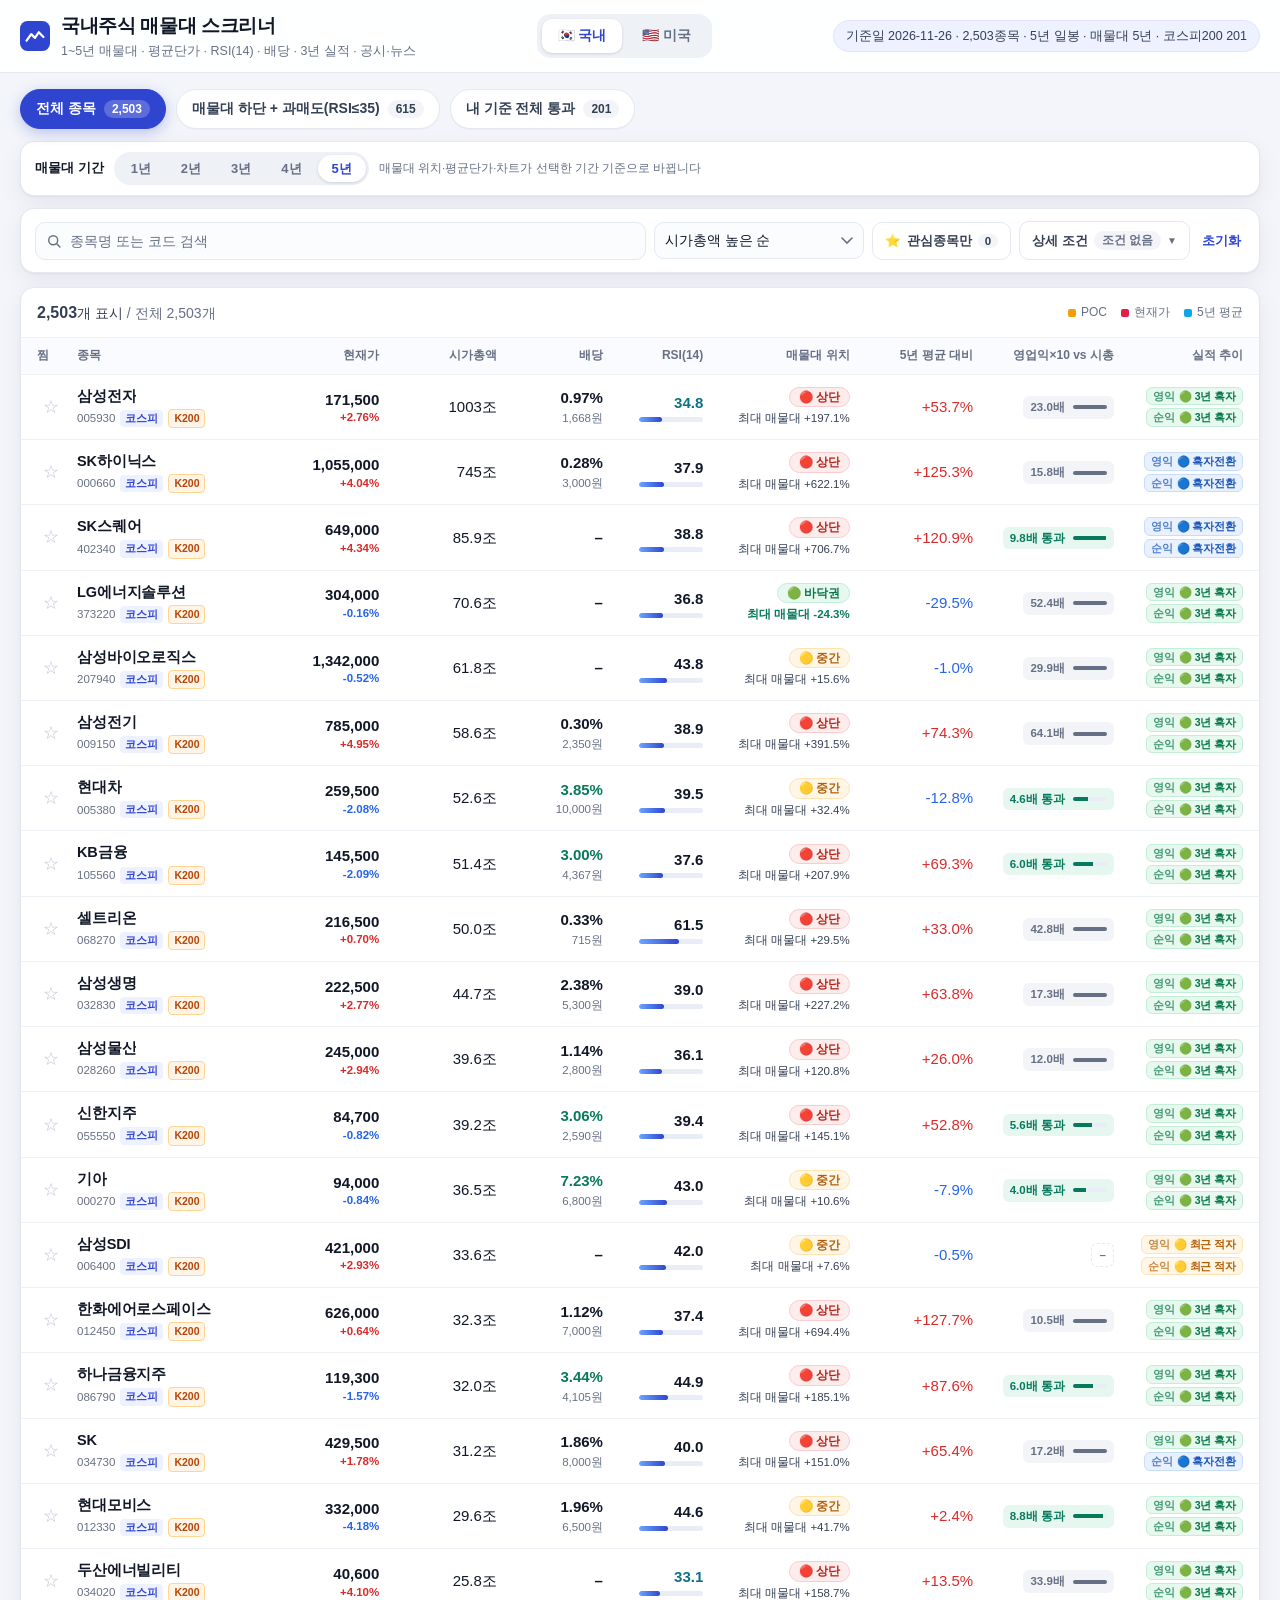
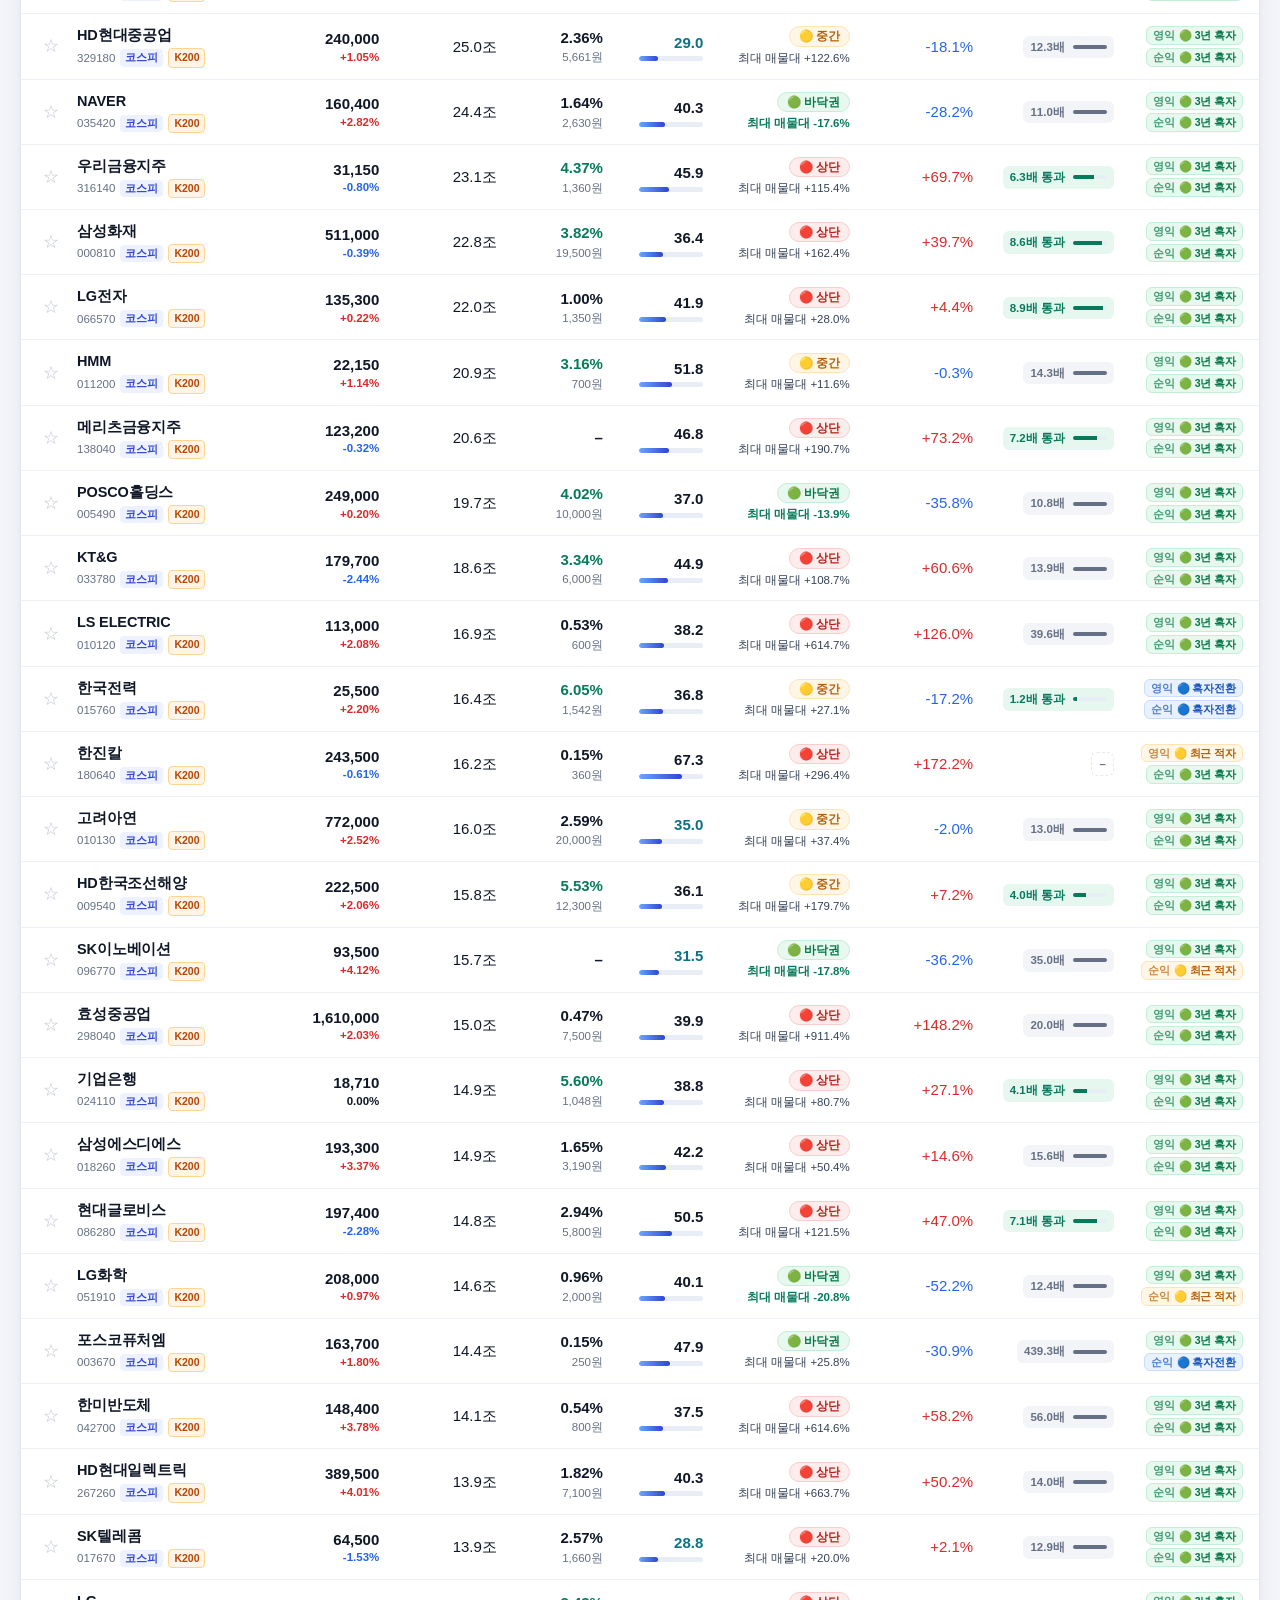
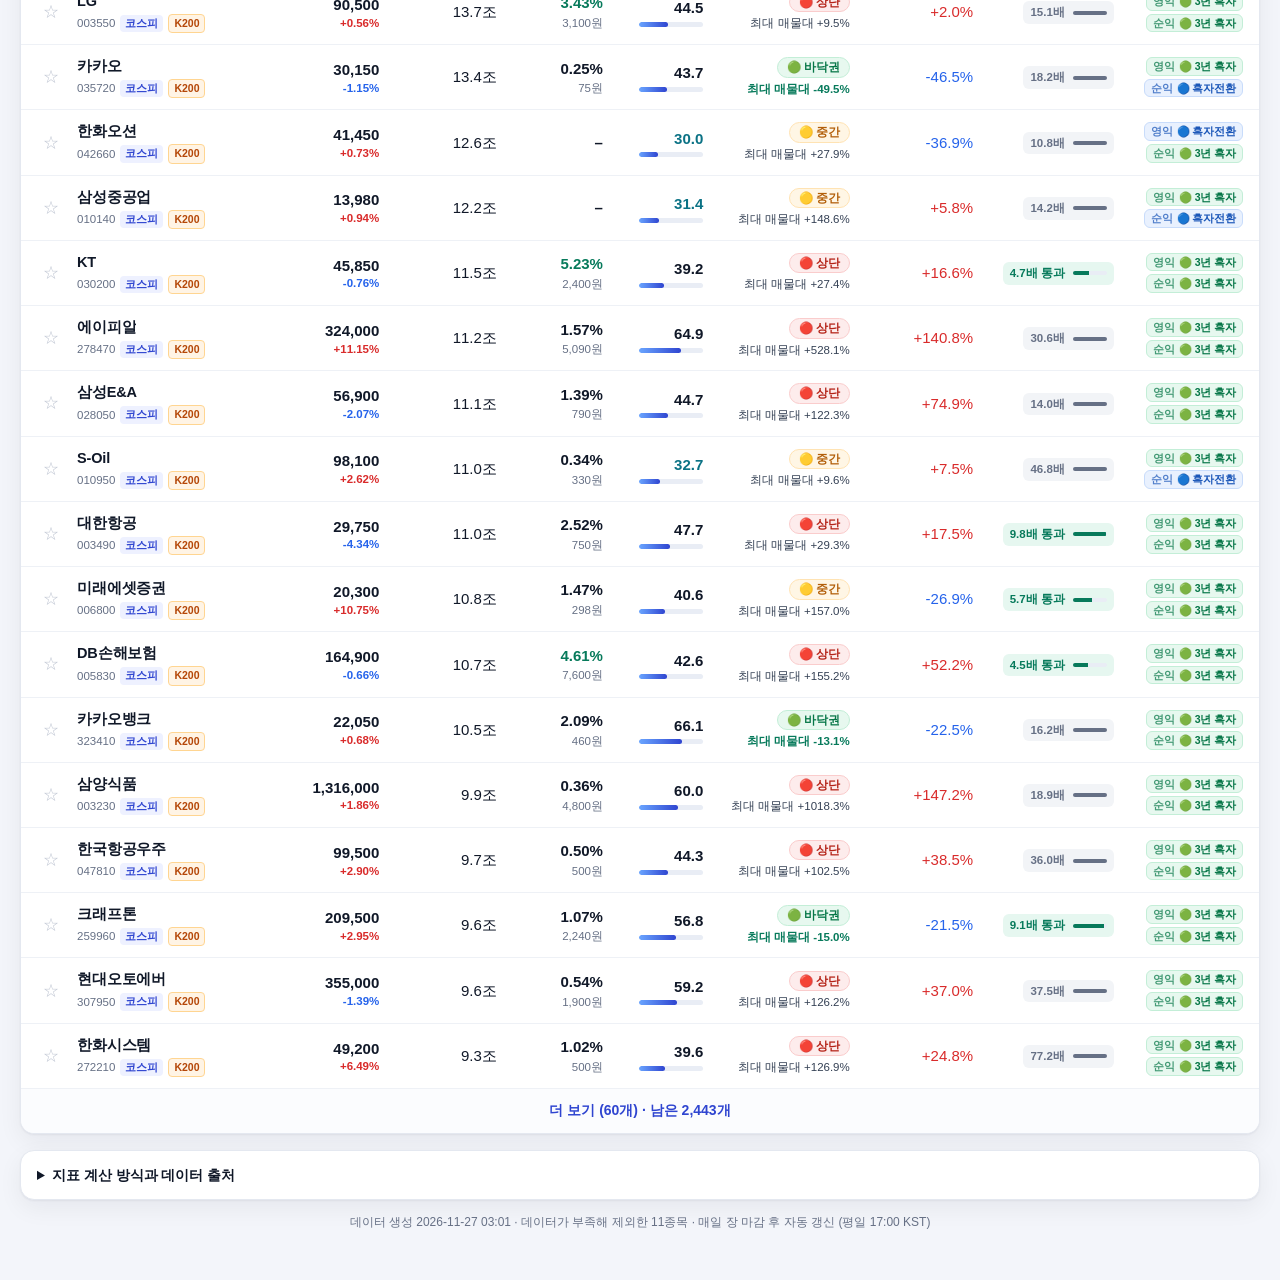
==== commit bb98629d: "feat: 🇺🇸 미국주식 탭 추가 — S&P500·NASDAQ100·S&P400 917종목 매물대·실적·배당·주요 수익원 - scripts/update_us_data.py: Yah" ====
--- a/docs/index.html
+++ b/docs/index.html
@@ -4,12 +4,12 @@
 <meta charset="utf-8">
 <meta name="viewport" content="width=device-width, initial-scale=1, viewport-fit=cover">
 <meta name="color-scheme" content="light dark">
-<title>국내주식 매물대 스크리너 · 1~5년 매물대·재무·배당·RSI</title>
-<meta name="description" content="코스피·코스닥 보통주 2,500여 종목과 코스피200의 1~5년 매물대(POC·누적 백분위), 평균단가(VWAP), RSI(14), 3년 영업이익·순이익, 배당수익률·주당배당금, 최근 공시·뉴스, 시가총액을 한 화면에서 거르는 스크리너.">
-<link rel="stylesheet" href="style.css?v=20261127a">
+<title>국내·미국 주식 매물대 스크리너 · 1~5년 매물대·재무·배당·RSI</title>
+<meta name="description" content="코스피·코스닥 보통주 2,500여 종목과 미국 S&P 500·NASDAQ 100·S&P 400 약 920종목의 1~5년 매물대(POC·누적 백분위), 평균단가(VWAP), RSI(14), 3년 영업이익·순이익, 배당수익률, 주요 수익원, 최근 뉴스·공시, 시가총액을 한 화면에서 거르는 스크리너.">
+<link rel="stylesheet" href="style.css?v=20261127c">
 <link rel="icon" href="data:image/svg+xml,%3Csvg xmlns='http://www.w3.org/2000/svg' viewBox='0 0 32 32'%3E%3Crect width='32' height='32' rx='7' fill='%232f45d0'/%3E%3Cpath d='M7 21l5-7 4 4 4-6 5 5' stroke='%23fff' stroke-width='2.4' fill='none' stroke-linecap='round' stroke-linejoin='round'/%3E%3C/svg%3E">
 </head>
-<body>
+<body data-tab="kr">
 <header class="topbar">
   <div class="topbar-inner">
     <div class="brand">
@@ -17,10 +17,14 @@
         <svg viewBox="0 0 32 32" width="30" height="30"><rect width="32" height="32" rx="8" fill="#2f45d0"/><path d="M7 21l5-7 4 4 4-6 5 5" stroke="#fff" stroke-width="2.4" fill="none" stroke-linecap="round" stroke-linejoin="round"/></svg>
       </span>
       <div>
-        <h1>국내주식 매물대 스크리너</h1>
-        <p class="tagline">1~5년 매물대 · 평균단가 · RSI(14) · 배당 · 3년 실적 · 공시·뉴스</p>
-      </div>
-    </div>
+        <h1 id="app-title">국내주식 매물대 스크리너</h1>
+        <p class="tagline" id="app-tagline">1~5년 매물대 · 평균단가 · RSI(14) · 배당 · 3년 실적 · 공시·뉴스</p>
+      </div>
+    </div>
+    <nav class="tabs" role="tablist" aria-label="시장 선택">
+      <button type="button" class="tab active" role="tab" aria-selected="true" data-tab="kr">🇰🇷 국내</button>
+      <button type="button" class="tab" role="tab" aria-selected="false" data-tab="us">🇺🇸 미국</button>
+    </nav>
     <div class="status" id="status">데이터 불러오는 중…</div>
   </div>
 </header>
@@ -30,6 +34,7 @@
     <button class="preset active" data-preset="all">전체 종목 <span class="pill" id="cnt-all">–</span></button>
     <button class="preset" data-preset="bottom">매물대 하단 + 과매도(RSI≤35) <span class="pill" id="cnt-bottom">–</span></button>
     <button class="preset" data-preset="mine">내 기준 전체 통과 <span class="pill" id="cnt-mine">–</span></button>
+    <button class="preset preset-us" data-preset="value">저평가 흑자주 <span class="pill" id="cnt-value">–</span></button>
   </section>
 
   <section class="periods" aria-label="매물대 기간">
@@ -75,7 +80,7 @@
     </div>
     <div class="filter-grid" id="filter-grid">
       <label class="field">
-        <span>시장</span>
+        <span id="lbl-market">시장</span>
         <select id="f-market">
           <option value="all">전체</option>
           <option value="K">코스피</option>
@@ -172,7 +177,7 @@
         <div class="th-star">찜</div>
         <div>종목</div>
         <div class="num">현재가</div>
-        <div class="num">시가총액</div>
+        <div class="num" id="lbl-th-cap">시가총액</div>
         <div class="num">배당</div>
         <div class="num">RSI(14)</div>
         <div class="num">매물대 위치</div>
@@ -189,7 +194,7 @@
     <button class="more" id="more" hidden>더 보기</button>
   </section>
 
-  <section class="guide">
+  <section class="guide" data-guide="kr">
     <details>
       <summary>지표 계산 방식과 데이터 출처</summary>
       <div class="guide-body">
@@ -236,8 +241,45 @@
     </details>
   </section>
 
+  <section class="guide" data-guide="us" hidden>
+    <details>
+      <summary>미국 종목 지표 계산 방식과 데이터 출처</summary>
+      <div class="guide-body">
+        <dl>
+          <dt>종목 범위</dt>
+          <dd>미국 <b>S&P 500 · S&P 400 · NASDAQ 100</b> 구성종목을 합쳐 중복을 뺀 약 920개 기업입니다. ETF·ETN 같은 상품과 스팩은 넣지 않았습니다. 지수 필터에서 <b>S&P 500</b> 또는 <b>나스닥 100</b>만 골라 볼 수 있습니다.</dd>
+          <dt>화폐 단위</dt>
+          <dd>모든 가격·시가총액·영업이익·배당은 <b>달러(USD)</b> 기준입니다. 시가총액과 실적은 <b>$5.17T</b>(조 달러)·<b>$158.1B</b>(십억 달러)처럼 줄여 표시하고, 상세 화면에서는 조·억 달러로도 함께 보여줍니다.</dd>
+          <dt>매물대 (Volume Profile)</dt>
+          <dd>선택한 기간(1~5년)의 일별 <b>수정주가 종가·거래량</b>을 가격 20구간으로 나눠 누적한 분포입니다. <b>POC</b>는 거래량이 가장 많았던 가격대의 중심 가격입니다.</dd>
+          <dt>매물대 위치 · 평균단가</dt>
+          <dd>현재가 이하 가격대에 쌓인 거래량 비율(누적 백분위)로 <b>🟢 바닥권(30% 이하) · 🟡 중간 · 🔴 상단(70% 초과)</b>을 표시합니다. 평균단가는 선택 기간 일별 종가의 거래량 가중평균(VWAP)입니다.</dd>
+          <dt>RSI(14)</dt>
+          <dd>일별 종가 기준 와일더 방식 RSI(14)입니다. 30 이하는 과매도, 70 이상은 과매수로 흔히 봅니다.</dd>
+          <dt>3년 실적 · 4색 뱃지</dt>
+          <dd>Yahoo Finance 의 최근 3개 사업연도 <b>영업이익·순이익</b>(확정치)으로 <b>🟢 3년 흑자 · 🔵 흑자전환 · 🟡 최근 적자 · 🔴 계속 적자</b>를 냅니다. 은행처럼 영업이익을 따로 공시하지 않는 기업은 ‘–’로 표시됩니다.</dd>
+          <dt>영업이익 × 10 &gt; 시가총액</dt>
+          <dd>최근 사업연도 영업이익의 10배가 시가총액보다 크면(배수 10배 미만) 통과입니다. 국내 탭과 같은 기준입니다.</dd>
+          <dt>배당수익률</dt>
+          <dd>최근 1년간 지급된 <b>주당배당금 합계</b>를 현재가로 나눈 값입니다. 배당을 지급하지 않은 기업은 ‘–’입니다.</dd>
+          <dt>주요 수익원 · 사업 구조</dt>
+          <dd>목록의 종목명 아래 한 줄 요약(예: <b>AI GPU · 데이터센터 · 게임칩</b>)은 업종과 기업 사업 구조를 한국어로 정리한 것입니다. 상세 화면에서는 <b>2~3줄 설명</b>(주요 사업부·제품·수익 모델)과 <b>기업 공식 홈페이지</b>·업종 정보를 함께 보여줍니다. 설명은 Yahoo Finance 사업 요약을 바탕으로 정리했습니다.</dd>
+          <dt>최근 뉴스 · 공시</dt>
+          <dd>상세 화면에서 종목별 <b>최근 뉴스 3건</b>(Yahoo Finance)을 불러옵니다. 공시는 아래 <b>SEC 공시</b> 링크에서 원문을 확인하세요(티커를 SEC CIK 로 바꾼 EDGAR 공시 목록).</dd>
+          <dt>외부 링크</dt>
+          <dd>상세 화면 아래 링크로 <b>네이버 해외증권</b>·<b>Yahoo Finance</b>·<b>SEC 공시</b>·<b>기업 홈페이지</b>가 열립니다. 네이버에 등록된 종목은 네이버 해외증권이 대표 링크이고, 네이버에 없는 종목은 <b>Yahoo Finance</b>가 대표 링크가 됩니다.</dd>
+          <dt>갱신 주기</dt>
+          <dd>미국장이 마감된 뒤 평일 17:00 KST 에 국내 데이터와 함께 자동 갱신됩니다. 미국 공휴일·주말에는 직전 거래일 데이터가 그대로 유지됩니다.</dd>
+          <dt>데이터 출처</dt>
+          <dd>일별 시세·연간 실적·시가총액·배당·사업 요약·뉴스: Yahoo Finance(수정주가). 종목 목록: Wikipedia·slickcharts 구성종목, SEC EDGAR. 일부 수치는 데이터 제공처 사정에 따라 실제와 다를 수 있습니다.</dd>
+        </dl>
+        <p class="disclaimer">이 화면은 공개 데이터를 정리한 참고 자료이며 투자 권유가 아닙니다. 투자 판단 전에 증권사 HTS·SEC 공시로 다시 확인하세요.</p>
+      </div>
+    </details>
+  </section>
+
   <footer class="foot">
-    <span id="generated">–</span> · 매일 장 마감 후 자동 갱신 (평일 17:00 KST)
+    <span id="generated">–</span> · <span id="foot-note">매일 장 마감 후 자동 갱신 (평일 17:00 KST)</span>
   </footer>
 </main>
 
@@ -268,6 +310,6 @@
   </aside>
 </div>
 
-<script src="app.js?v=20261127a"></script>
+<script src="app.js?v=20261127c"></script>
 </body>
 </html>
--- a/docs/style.css
+++ b/docs/style.css
@@ -81,6 +81,24 @@
 .logo svg{display:block}
 .brand h1{font-size:19px;letter-spacing:-.02em;font-weight:750}
 .tagline{margin-top:2px;font-size:12.5px;color:var(--muted)}
+
+/* ---------- 🇰🇷 국내 / 🇺🇸 미국 탭 ---------- */
+.tabs{
+  display:flex;gap:4px;padding:4px;border-radius:13px;background:var(--seg-bg);
+  border:1px solid var(--line-2);flex:0 0 auto;
+}
+.tab{
+  border:0;background:none;border-radius:10px;padding:8px 16px;
+  font-size:14px;font-weight:700;color:var(--muted);letter-spacing:-.01em;
+  white-space:nowrap;transition:background .12s,color .12s,box-shadow .12s;
+}
+.tab:hover{color:var(--ink)}
+.tab.active{background:var(--card);color:var(--accent);box-shadow:0 1px 3px rgba(16,24,40,.14)}
+.tab[aria-selected="true"]{color:var(--accent)}
+.tab.loading{opacity:.6}
+
+/* 수익원이 없는 국내 탭에서 숨기는 프리셋 등 */
+body[data-tab="kr"] .preset-us{display:none}
 .status{
   font-size:12.5px;color:var(--ink-2);background:var(--accent-soft);
   border:1px solid var(--accent-line);border-radius:999px;padding:6px 12px;white-space:nowrap;
@@ -251,6 +269,16 @@
 .mkt.K{background:var(--accent-soft);color:var(--accent)}
 .mkt.Q{background:#fdf0f6;color:#a2196c}
 .mkt.k200{background:var(--warn-soft);color:var(--warn);border:1px solid var(--star-line)}
+.mkt.US{background:var(--accent-soft);color:var(--accent)}
+.mkt.NY{background:#eef6ff;color:#175cd3}
+.mkt.ndx{background:#eef1ff;color:#3538cd;border:1px solid var(--accent-line)}
+
+/* 주요 수익원 한 줄 (목록) */
+.rev-line{
+  font-size:11.5px;line-height:1.35;color:var(--ink-2);font-weight:600;letter-spacing:-.01em;
+  white-space:nowrap;overflow:hidden;text-overflow:ellipsis;max-width:100%;
+}
+.rev-line::before{content:"💰";font-size:10px;margin-right:4px;opacity:.75;font-weight:400}
 .mini{font-size:10.5px;font-weight:700;padding:1px 5px;border-radius:4px;background:var(--warn-soft);color:var(--warn);white-space:nowrap}
 .price{font-weight:700}
 .price-cell{display:flex;flex-direction:column;align-items:flex-end;gap:1px}
@@ -425,6 +453,27 @@
 .links a:hover{filter:brightness(.97)}
 .dnote{margin-top:14px;font-size:11.5px;color:var(--muted);line-height:1.5}
 
+/* ---------- 상세: 주요 수익원 · 사업 구조 ---------- */
+.revbox{
+  background:linear-gradient(180deg,var(--accent-soft),var(--card-2));
+  border:1px solid var(--accent-line);border-radius:12px;padding:12px 13px;
+}
+.rev-chips{display:flex;flex-wrap:wrap;gap:6px}
+.rev-chip{
+  display:inline-flex;align-items:center;font-size:12px;font-weight:750;letter-spacing:-.01em;
+  padding:4px 9px;border-radius:999px;background:var(--card);color:var(--accent);
+  border:1px solid var(--accent-line);white-space:nowrap;
+}
+.rev-detail{margin-top:9px;font-size:13px;line-height:1.6;color:var(--ink-2);word-break:keep-all}
+.revbox .rload{padding:8px 0 0;font-size:12px}
+.rev-foot{display:flex;align-items:center;gap:10px;flex-wrap:wrap;margin-top:9px}
+.rev-meta{font-size:11.5px;color:var(--muted)}
+.rev-site{
+  margin-left:auto;font-size:12px;font-weight:700;color:var(--accent);text-decoration:none;
+  padding:4px 9px;border-radius:8px;border:1px solid var(--accent-line);background:var(--card);
+}
+.rev-site:hover{text-decoration:underline}
+
 /* ---------- 상세: 최근 공시·뉴스 ---------- */
 .rlist{
   display:flex;flex-direction:column;background:var(--card-2);
@@ -467,6 +516,8 @@
   .topbar-inner{padding:10px 14px}
   .brand h1{font-size:17px}
   .tagline{display:none}
+  .tabs{order:3;width:100%;justify-content:stretch}
+  .tab{flex:1 1 0;text-align:center;padding:8px 10px;font-size:13.5px}
   /* 상단 상태 줄이 길어 화면 밖으로 밀리지 않게 줄바꿈 허용 */
   .status{white-space:normal;font-size:11.5px;line-height:1.35;padding:5px 10px}
   .presets{
@@ -596,6 +647,11 @@
   .mkt.K{background:var(--accent-soft);color:#a9b7ff}
   .mkt.Q{background:#3a1c2c;color:#ff9ecb}
   .mkt.k200{background:#33260a;color:#fbbf24;border-color:#6b4e13}
+  .mkt.US{background:var(--accent-soft);color:#a9b7ff}
+  .mkt.NY{background:#12284a;color:#8ab6ff}
+  .mkt.ndx{background:#1e2b4e;color:#aab6ff;border-color:#33456f}
+  .rev-chip{background:#18233a;border-color:var(--accent-line);color:#aab6ff}
+  .revbox{background:linear-gradient(180deg,#16203a,var(--card-2));border-color:var(--accent-line)}
   .rsi-val.cold{color:#5ad4e0}
   .rsi-fill{background:linear-gradient(90deg,#7f9dff,#8a9cff)}
   .detail-backdrop{background:rgba(0,0,0,.62)}
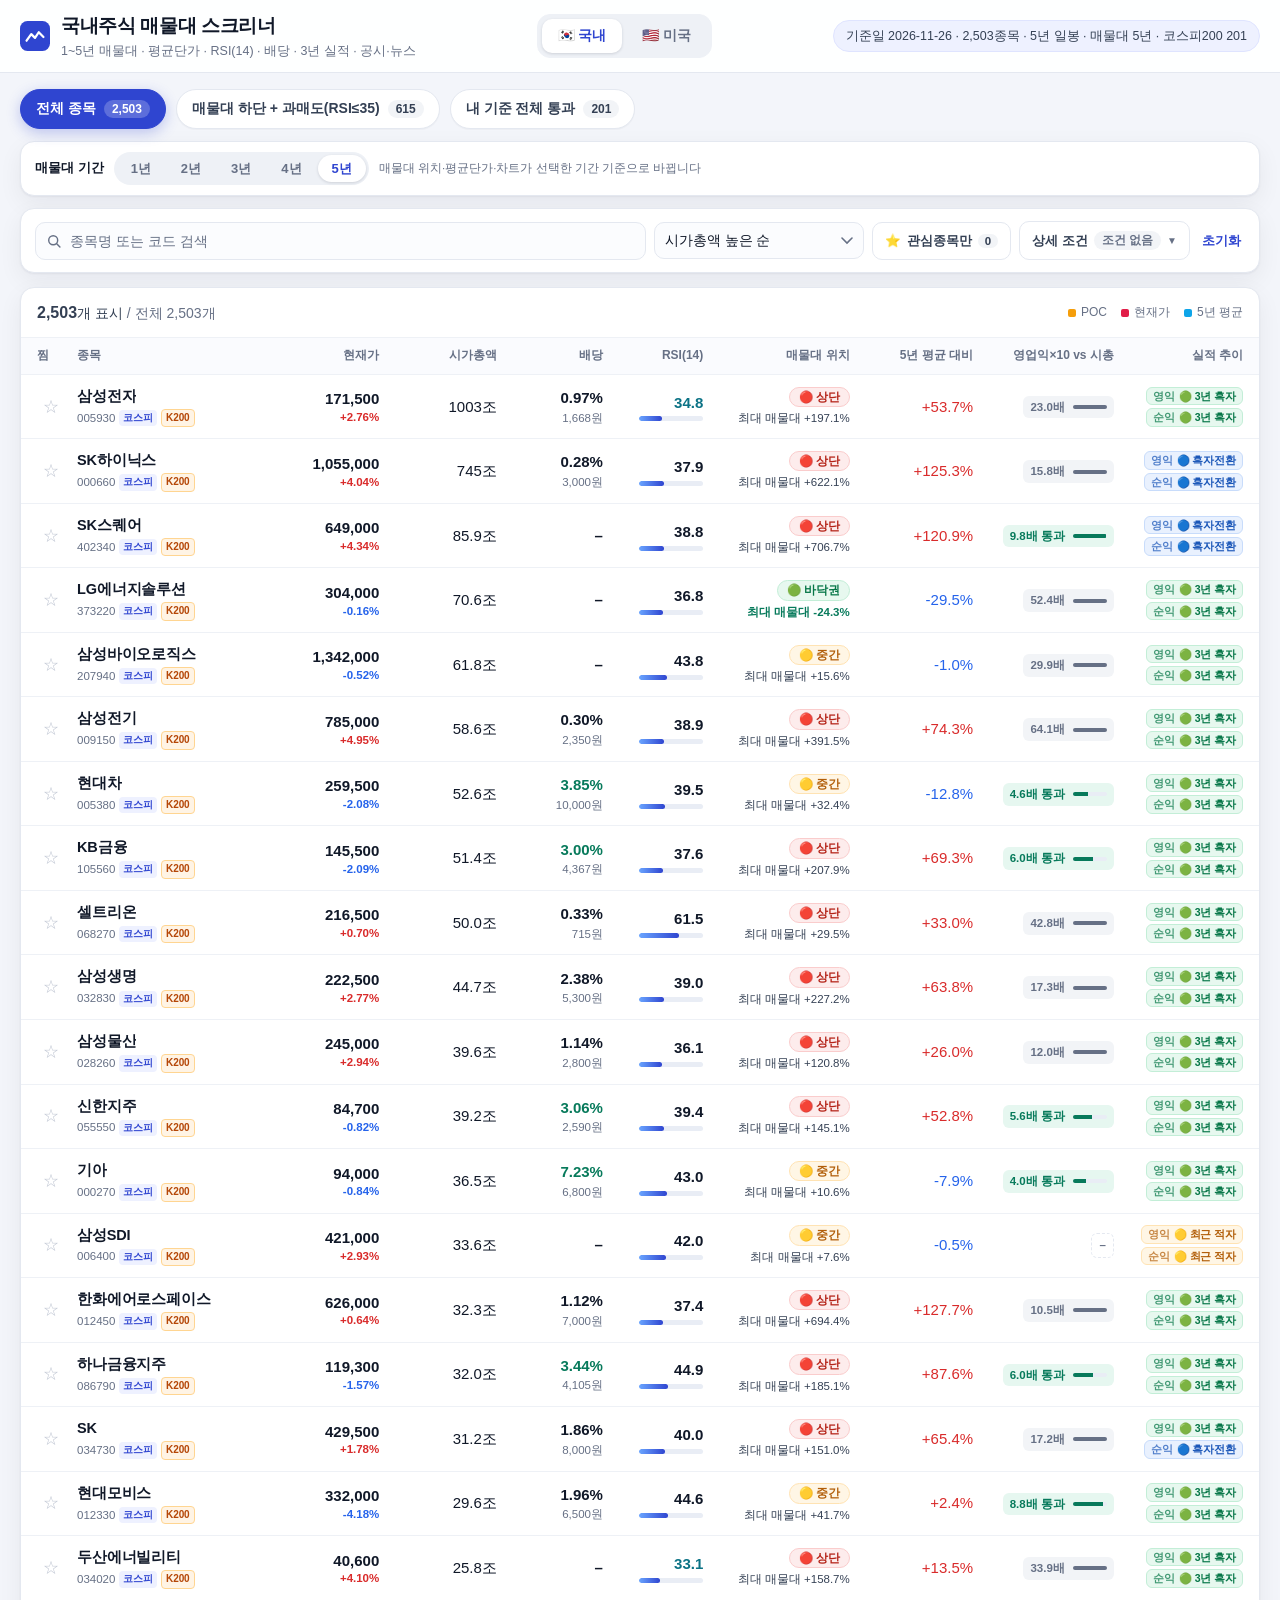
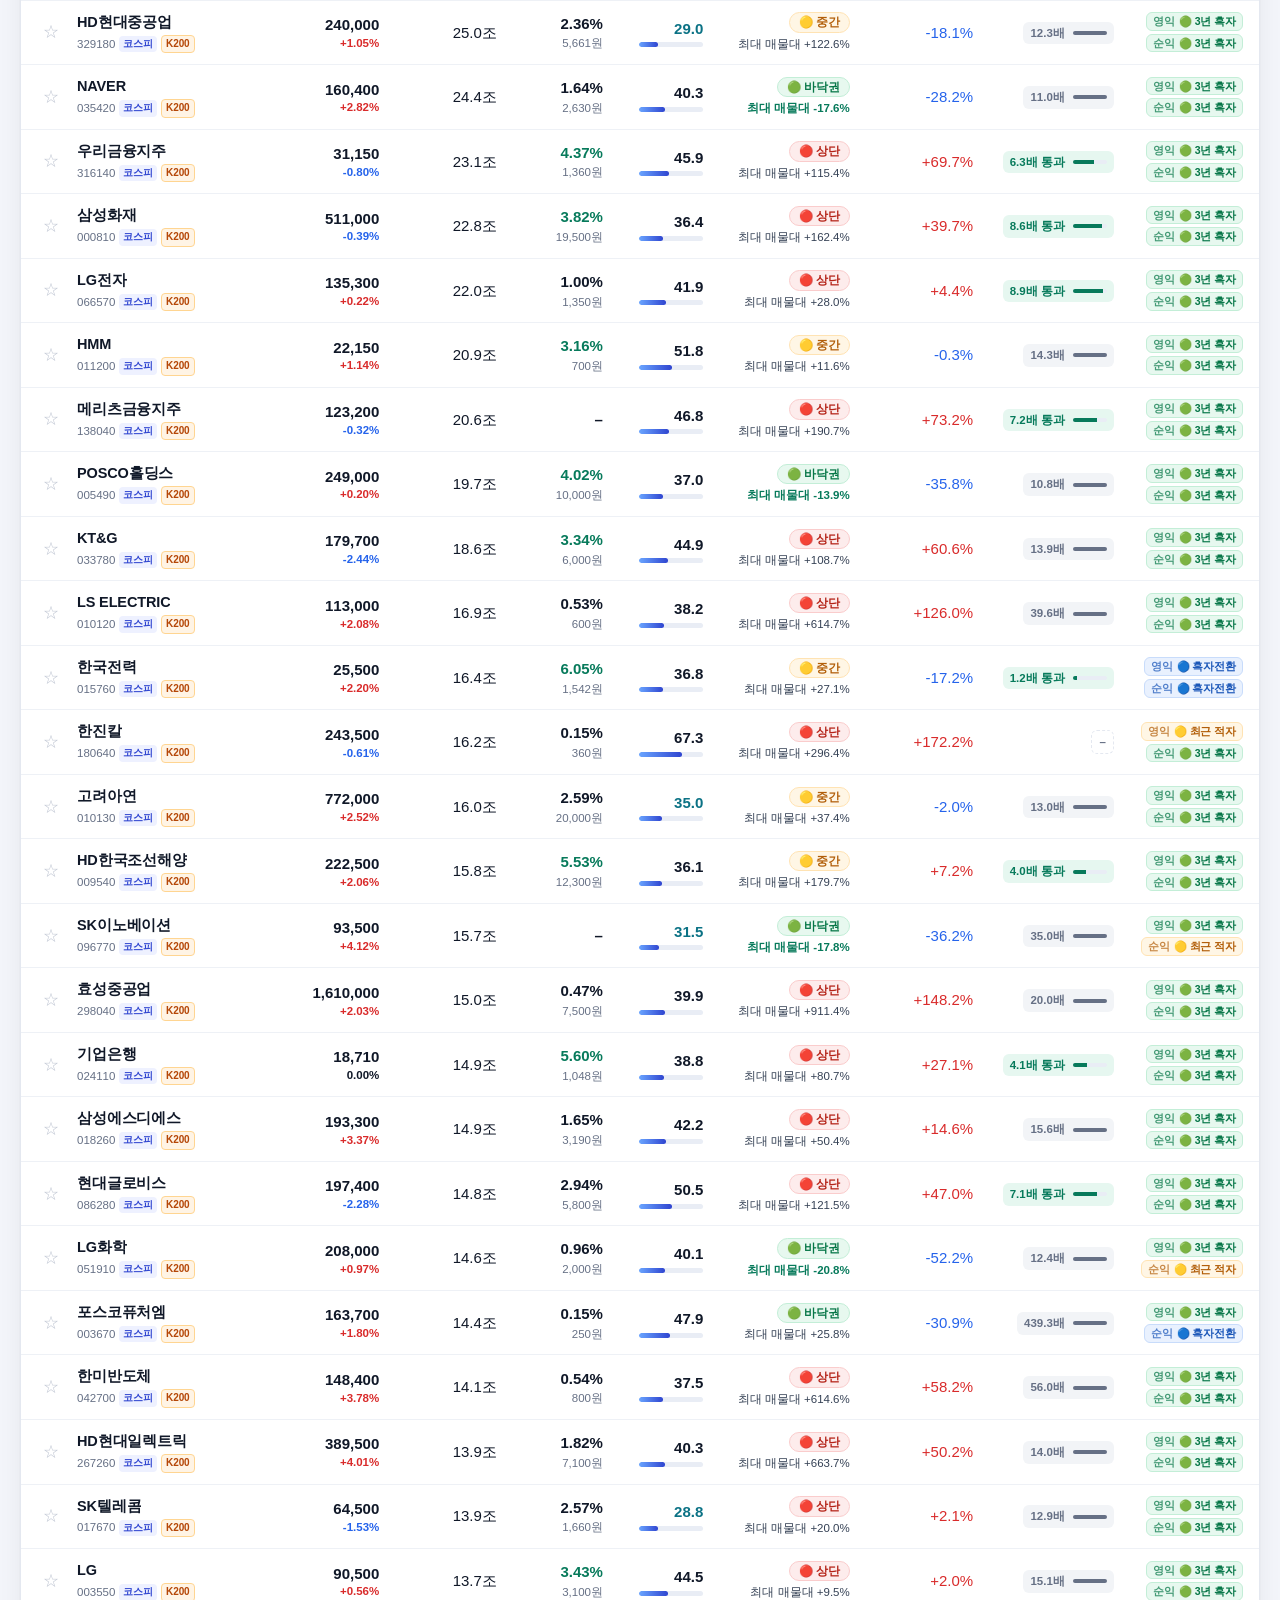
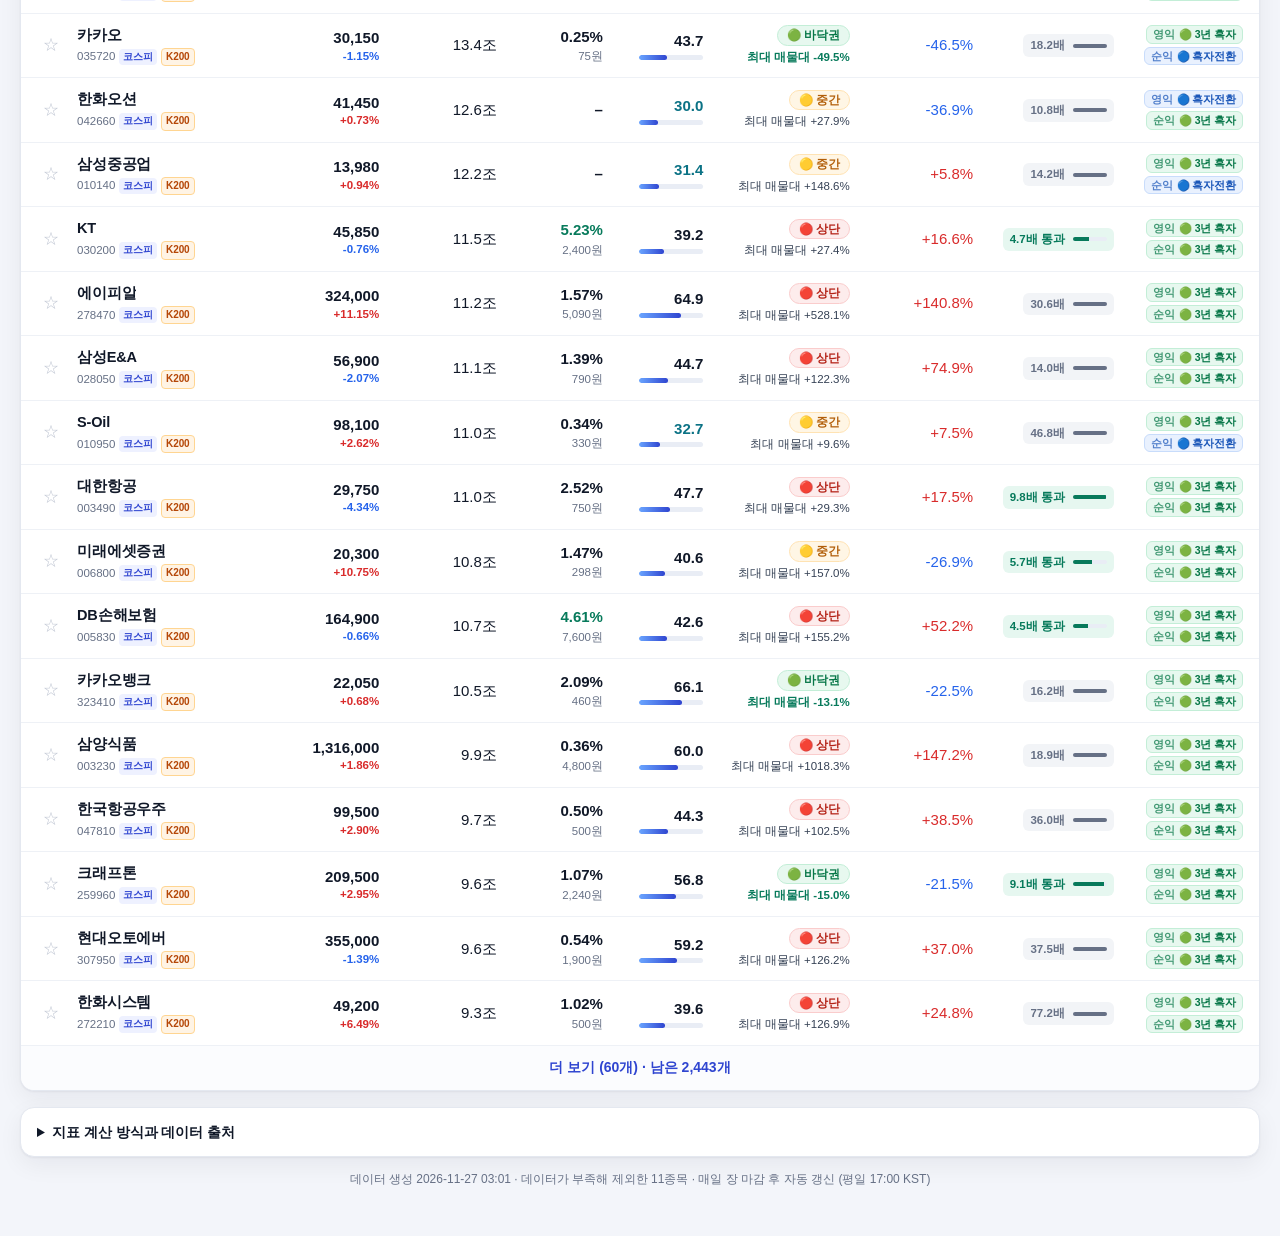
==== commit cb761cbb: "style: 종목 행 배지 크기·간격 조정 (S&P500·NDX 배지 줄바꿈 방지), v=20261127d" ====
--- a/docs/index.html
+++ b/docs/index.html
@@ -6,7 +6,7 @@
 <meta name="color-scheme" content="light dark">
 <title>국내·미국 주식 매물대 스크리너 · 1~5년 매물대·재무·배당·RSI</title>
 <meta name="description" content="코스피·코스닥 보통주 2,500여 종목과 미국 S&P 500·NASDAQ 100·S&P 400 약 920종목의 1~5년 매물대(POC·누적 백분위), 평균단가(VWAP), RSI(14), 3년 영업이익·순이익, 배당수익률, 주요 수익원, 최근 뉴스·공시, 시가총액을 한 화면에서 거르는 스크리너.">
-<link rel="stylesheet" href="style.css?v=20261127c">
+<link rel="stylesheet" href="style.css?v=20261127d">
 <link rel="icon" href="data:image/svg+xml,%3Csvg xmlns='http://www.w3.org/2000/svg' viewBox='0 0 32 32'%3E%3Crect width='32' height='32' rx='7' fill='%232f45d0'/%3E%3Cpath d='M7 21l5-7 4 4 4-6 5 5' stroke='%23fff' stroke-width='2.4' fill='none' stroke-linecap='round' stroke-linejoin='round'/%3E%3C/svg%3E">
 </head>
 <body data-tab="kr">
@@ -310,6 +310,6 @@
   </aside>
 </div>
 
-<script src="app.js?v=20261127c"></script>
+<script src="app.js?v=20261127d"></script>
 </body>
 </html>
--- a/docs/style.css
+++ b/docs/style.css
@@ -264,8 +264,8 @@
 .cell.star{display:flex;align-items:center;justify-content:flex-start}
 .name-line{display:flex;align-items:center;gap:6px;min-width:0}
 .stock-name{font-weight:700;font-size:14.5px;white-space:nowrap;overflow:hidden;text-overflow:ellipsis;letter-spacing:-.01em}
-.code-line{font-size:11.5px;color:var(--muted);display:flex;gap:5px;align-items:center;flex-wrap:wrap}
-.mkt{font-size:10.5px;font-weight:700;padding:1px 5px;border-radius:4px;background:var(--card-3);color:var(--ink-2)}
+.code-line{font-size:11.5px;color:var(--muted);display:flex;gap:4px;align-items:center;flex-wrap:wrap;row-gap:2px}
+.mkt{font-size:10px;font-weight:700;padding:1px 4px;border-radius:4px;background:var(--card-3);color:var(--ink-2);letter-spacing:-.01em}
 .mkt.K{background:var(--accent-soft);color:var(--accent)}
 .mkt.Q{background:#fdf0f6;color:#a2196c}
 .mkt.k200{background:var(--warn-soft);color:var(--warn);border:1px solid var(--star-line)}
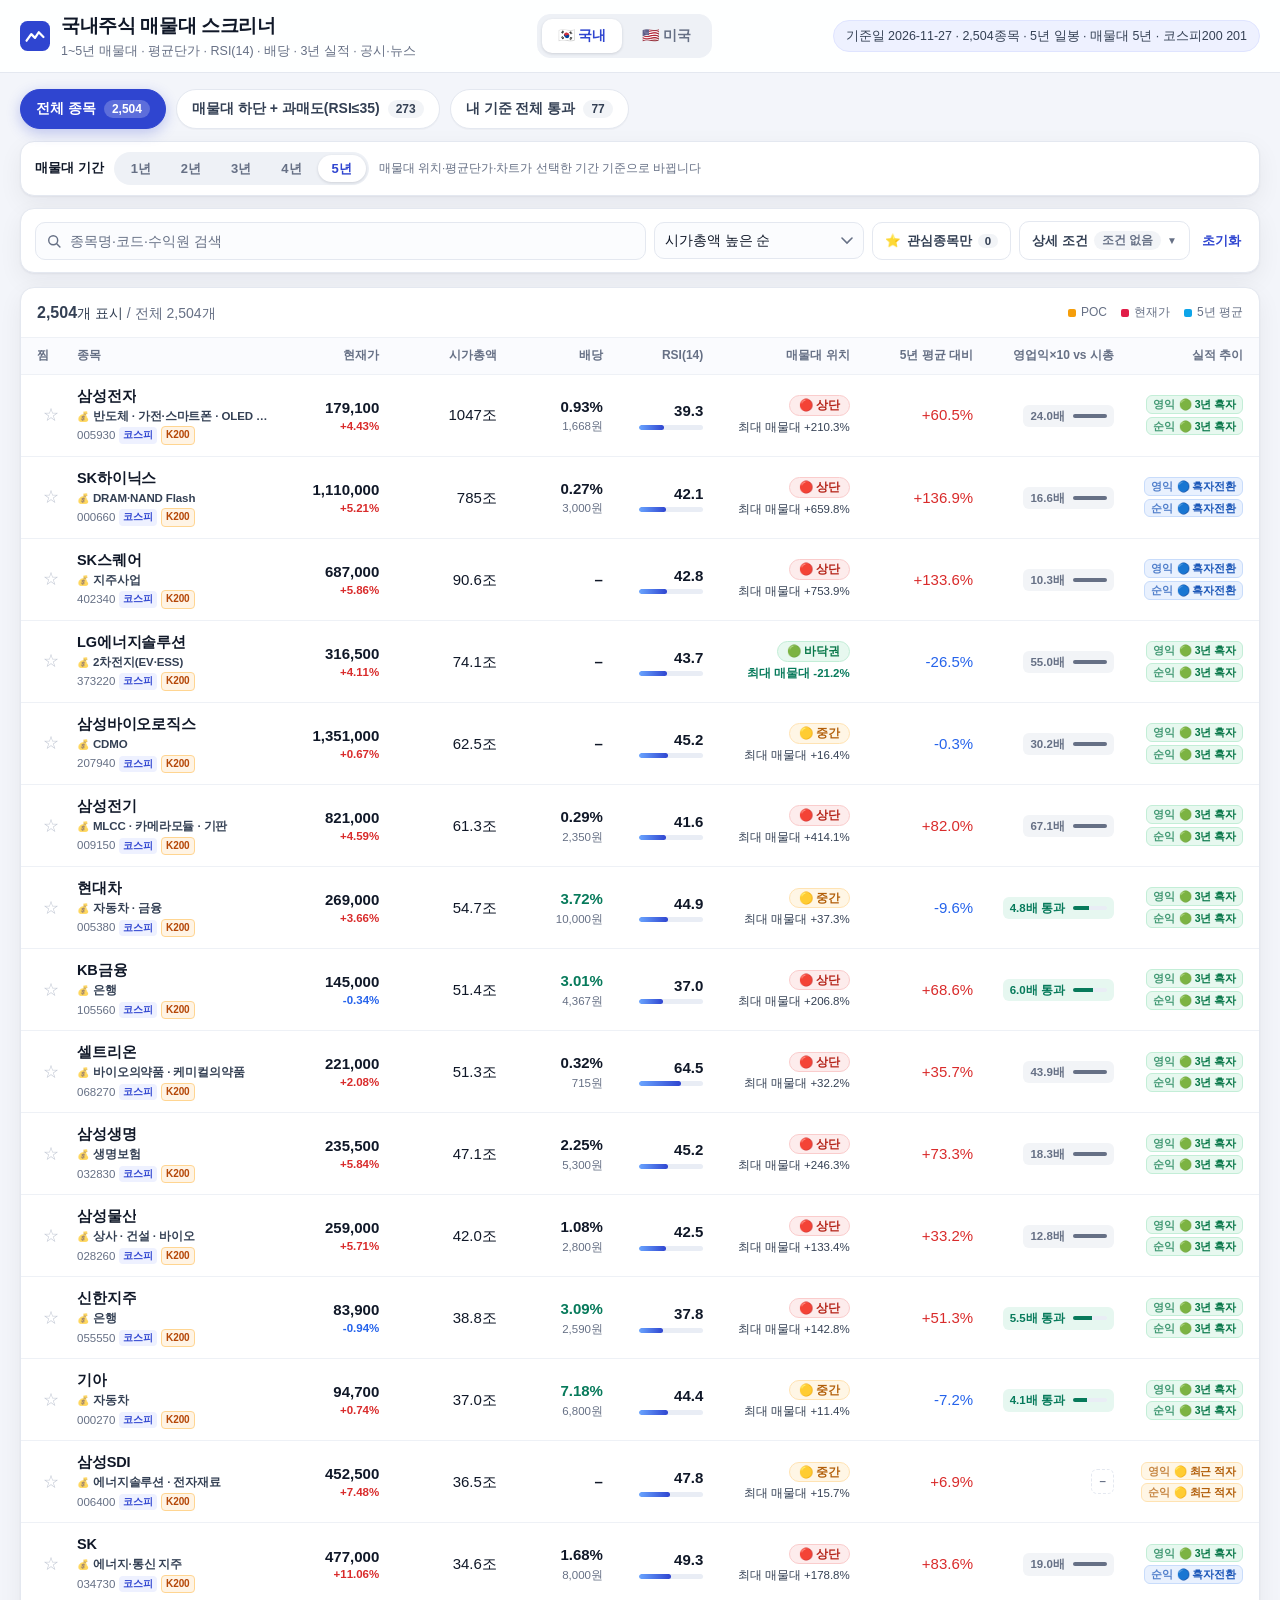
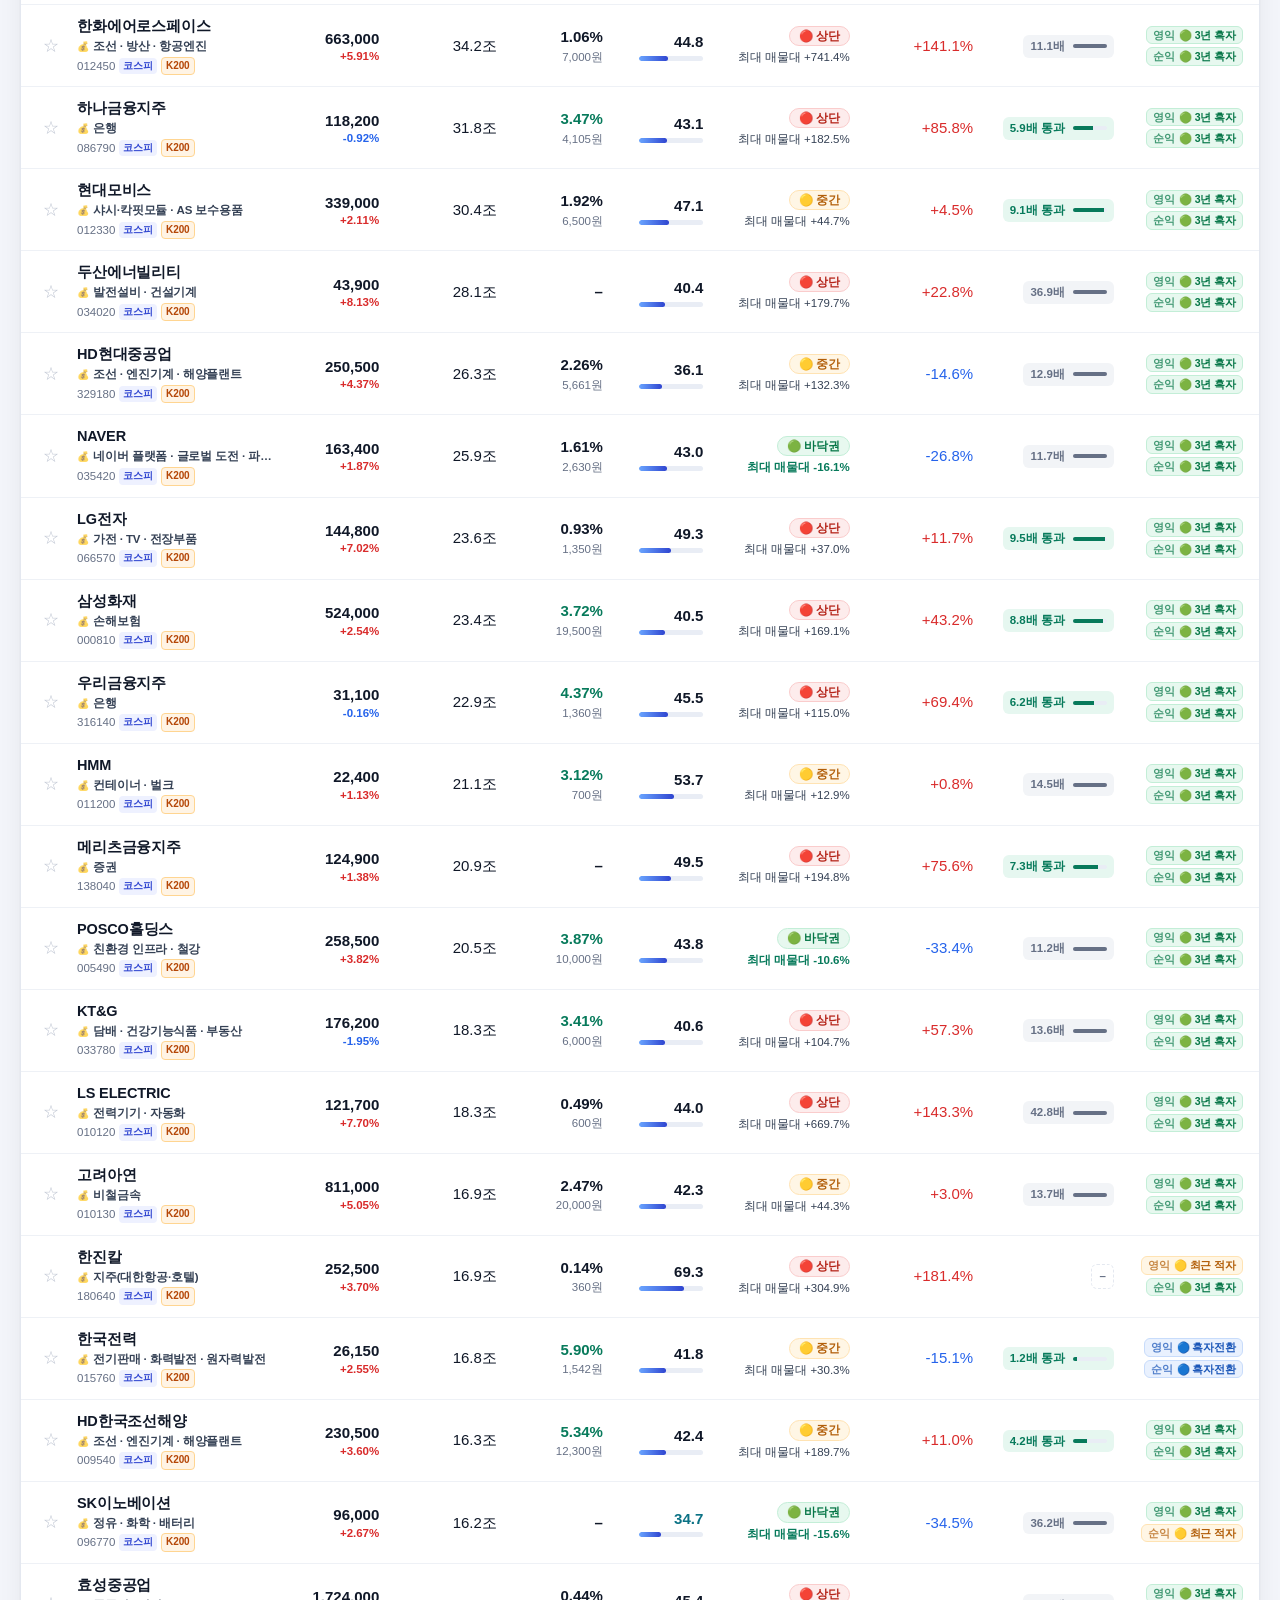
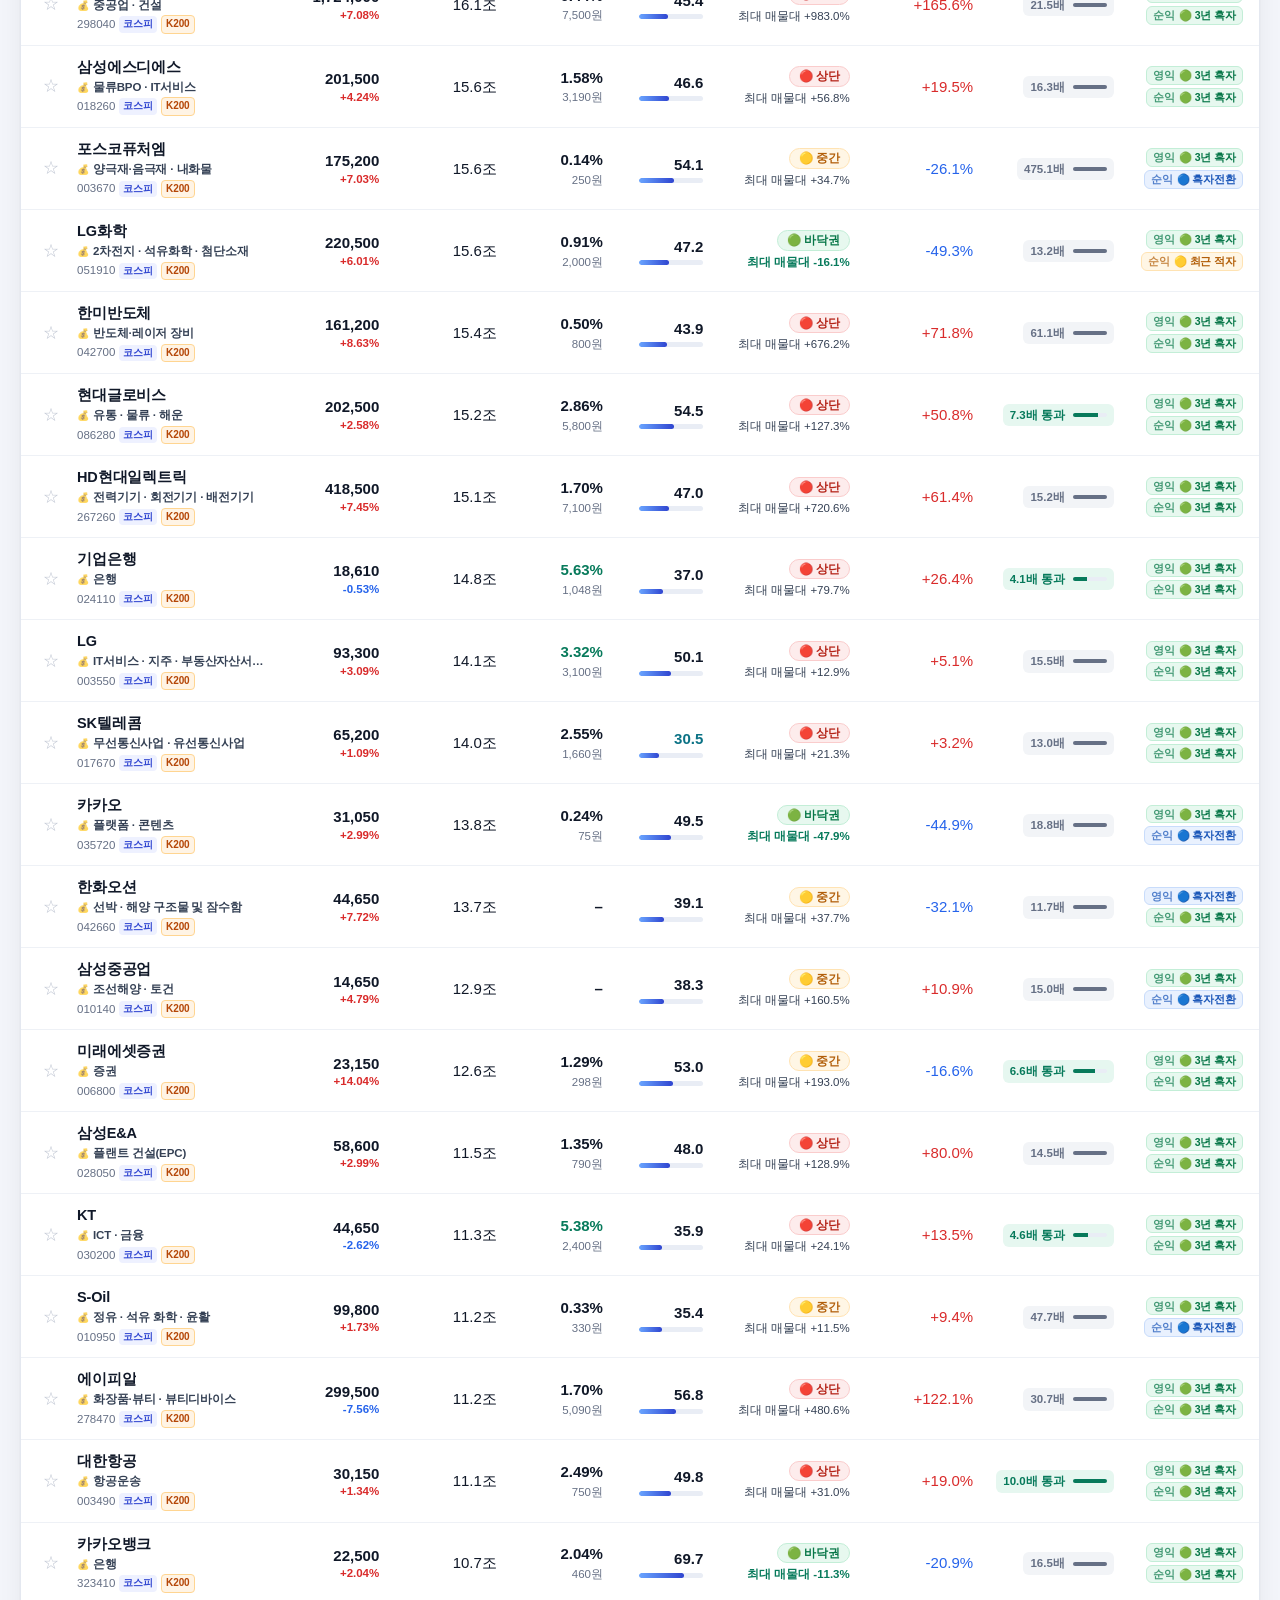
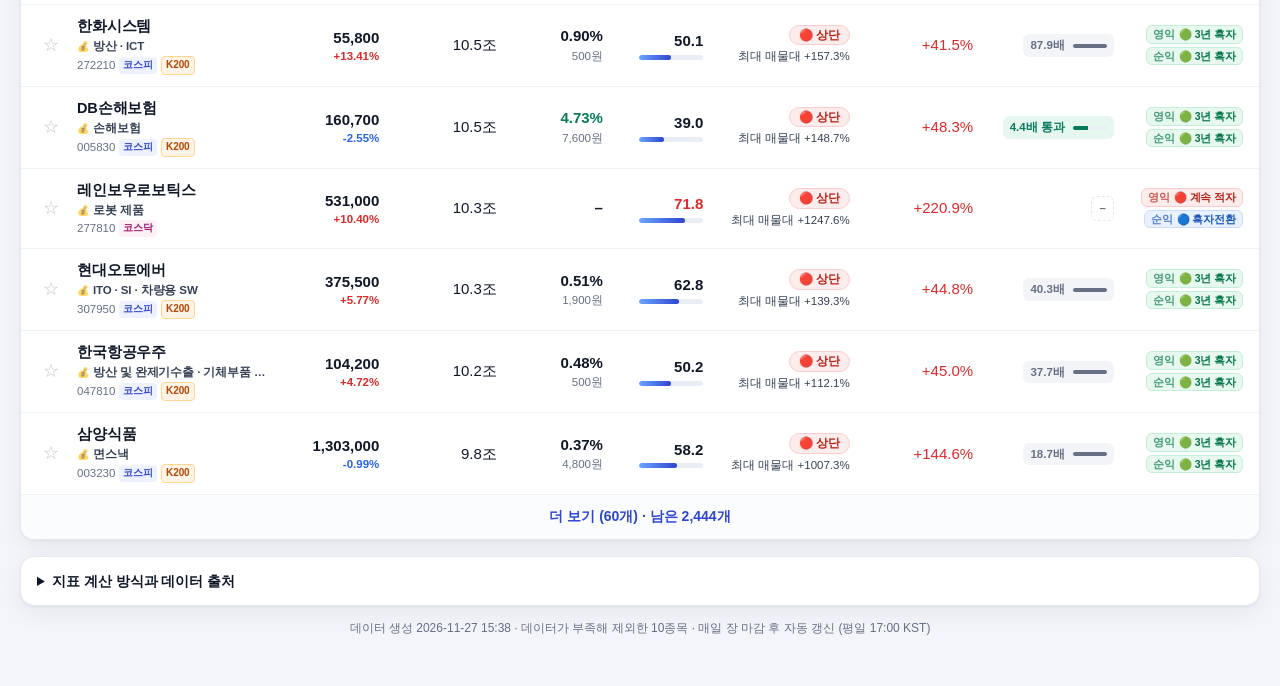
==== commit 6f9fc0e0: "feat: 🇰🇷 국내 탭에 주요 수익원 한 줄·사업 구조·공식 홈페이지 추가 - scripts/update_data.py: WISEfn 기업모니터 기업개요·주요제품 매출구성과   " ====
--- a/docs/index.html
+++ b/docs/index.html
@@ -6,7 +6,7 @@
 <meta name="color-scheme" content="light dark">
 <title>국내·미국 주식 매물대 스크리너 · 1~5년 매물대·재무·배당·RSI</title>
 <meta name="description" content="코스피·코스닥 보통주 2,500여 종목과 미국 S&P 500·NASDAQ 100·S&P 400 약 920종목의 1~5년 매물대(POC·누적 백분위), 평균단가(VWAP), RSI(14), 3년 영업이익·순이익, 배당수익률, 주요 수익원, 최근 뉴스·공시, 시가총액을 한 화면에서 거르는 스크리너.">
-<link rel="stylesheet" href="style.css?v=20261127d">
+<link rel="stylesheet" href="style.css?v=20261127e">
 <link rel="icon" href="data:image/svg+xml,%3Csvg xmlns='http://www.w3.org/2000/svg' viewBox='0 0 32 32'%3E%3Crect width='32' height='32' rx='7' fill='%232f45d0'/%3E%3Cpath d='M7 21l5-7 4 4 4-6 5 5' stroke='%23fff' stroke-width='2.4' fill='none' stroke-linecap='round' stroke-linejoin='round'/%3E%3C/svg%3E">
 </head>
 <body data-tab="kr">
@@ -53,7 +53,7 @@
     <div class="qb">
       <label class="qb-search">
         <svg class="s-ico" viewBox="0 0 20 20" width="16" height="16" aria-hidden="true"><circle cx="9" cy="9" r="5.6" fill="none" stroke="currentColor" stroke-width="1.8"/><path d="M13.4 13.4L17.4 17.4" stroke="currentColor" stroke-width="1.8" stroke-linecap="round"/></svg>
-        <input type="search" id="f-q" placeholder="종목명 또는 코드 검색" autocomplete="off" aria-label="종목명 또는 코드 검색">
+        <input type="search" id="f-q" placeholder="종목명·코드·수익원 검색" autocomplete="off" aria-label="종목명·코드·수익원 검색">
       </label>
       <label class="qb-sort">
         <span class="sr-only">정렬</span>
@@ -221,6 +221,8 @@
           <dd>네이버 금융 연간 실적의 <b>주당배당금</b> 중 가장 최근 <b>확정 사업연도</b> 값을 쓰고, 배당수익률은 그 배당금을 <b>현재가</b>로 나눈 값입니다. 지난해 배당이 없던 종목은 <b>–</b>(무배당)으로 표시합니다. 참고: 배당락·분할 등으로 실제 통지서와 다를 수 있습니다.</dd>
           <dt>최근 공시 · 뉴스</dt>
           <dd>상세 화면을 열면 종목별 <b>최근 공시 4건</b>과 <b>최근 뉴스 3건</b>을 불러옵니다(네이버 금융 제공). 공시 제목에 <b>유증·무증·자사주·소각·수주·실적·배당</b> 같은 키워드가 있으면 색 배지로 강조합니다. 전체 공시 원문은 아래 <b>DART 공시</b>·<b>네이버 공시</b> 링크에서 확인하세요.</dd>
+          <dt>주요 수익원 · 사업 구조</dt>
+          <dd>목록의 종목명 아래 한 줄 요약(예: <b>💰 반도체 · 가전·스마트폰</b>)은 회사가 무엇으로 돈을 버는지 정리한 것입니다. 상세 화면에서는 <b>2~3줄 사업 구조 설명</b>과 <b>매출 비중</b>, <b>기업 공식 홈페이지</b>, 업종을 함께 보여줍니다. 설명은 WISEfn 기업모니터의 기업개요·주요제품 매출구성을 바탕으로 정리했고, 검색창에 <b>반도체</b>처럼 수익원 키워드를 넣어도 찾을 수 있습니다.</dd>
           <dt>코스피200</dt>
           <dd>상세 조건의 <b>시장</b>에서 <b>코스피200</b>을 고르면 코스피200 구성종목만 모아 봅니다. 구성종목은 네이버 금융 코스피200 목록을 매일 받아 표시하며, 종목명 옆 <b>K200</b> 뱃지로도 확인할 수 있습니다.</dd>
           <dt>전일 대비 등락률</dt>
@@ -234,7 +236,7 @@
           <dt>화면 색상 (라이트·다크)</dt>
           <dd>휴대폰·PC의 화면 설정이 <b>다크 모드</b>면 자동으로 어두운 테마로, 라이트 모드면 밝은 테마로 표시됩니다.</dd>
           <dt>데이터 출처</dt>
-          <dd>일별 시세·연간 실적·배당·공시·뉴스: 네이버 금융 (수정주가 기준, 액면분할 반영). 종목 목록·시가총액: KRX 상장 목록(FinanceDataReader). ETF·ETN·스팩·리츠·우선주·펀드는 제외한 코스피·코스닥 보통주만 담았습니다.</dd>
+          <dd>일별 시세·연간 실적·배당·공시·뉴스·업종 분류: 네이버 금융 (수정주가 기준, 액면분할 반영). 종목 목록·시가총액: KRX 상장 목록(FinanceDataReader). 기업개요·주요제품 매출구성·홈페이지: WISEfn 기업모니터. ETF·ETN·스팩·리츠·우선주·펀드는 제외한 코스피·코스닥 보통주만 담았습니다.</dd>
         </dl>
         <p class="disclaimer">이 화면은 공개 데이터를 정리한 참고 자료이며 투자 권유가 아닙니다. 수치는 데이터 제공처 사정에 따라 달라질 수 있으니 투자 판단 전에 증권사 HTS·공시로 다시 확인하세요.</p>
       </div>
@@ -310,6 +312,6 @@
   </aside>
 </div>
 
-<script src="app.js?v=20261127d"></script>
+<script src="app.js?v=20261127e"></script>
 </body>
 </html>
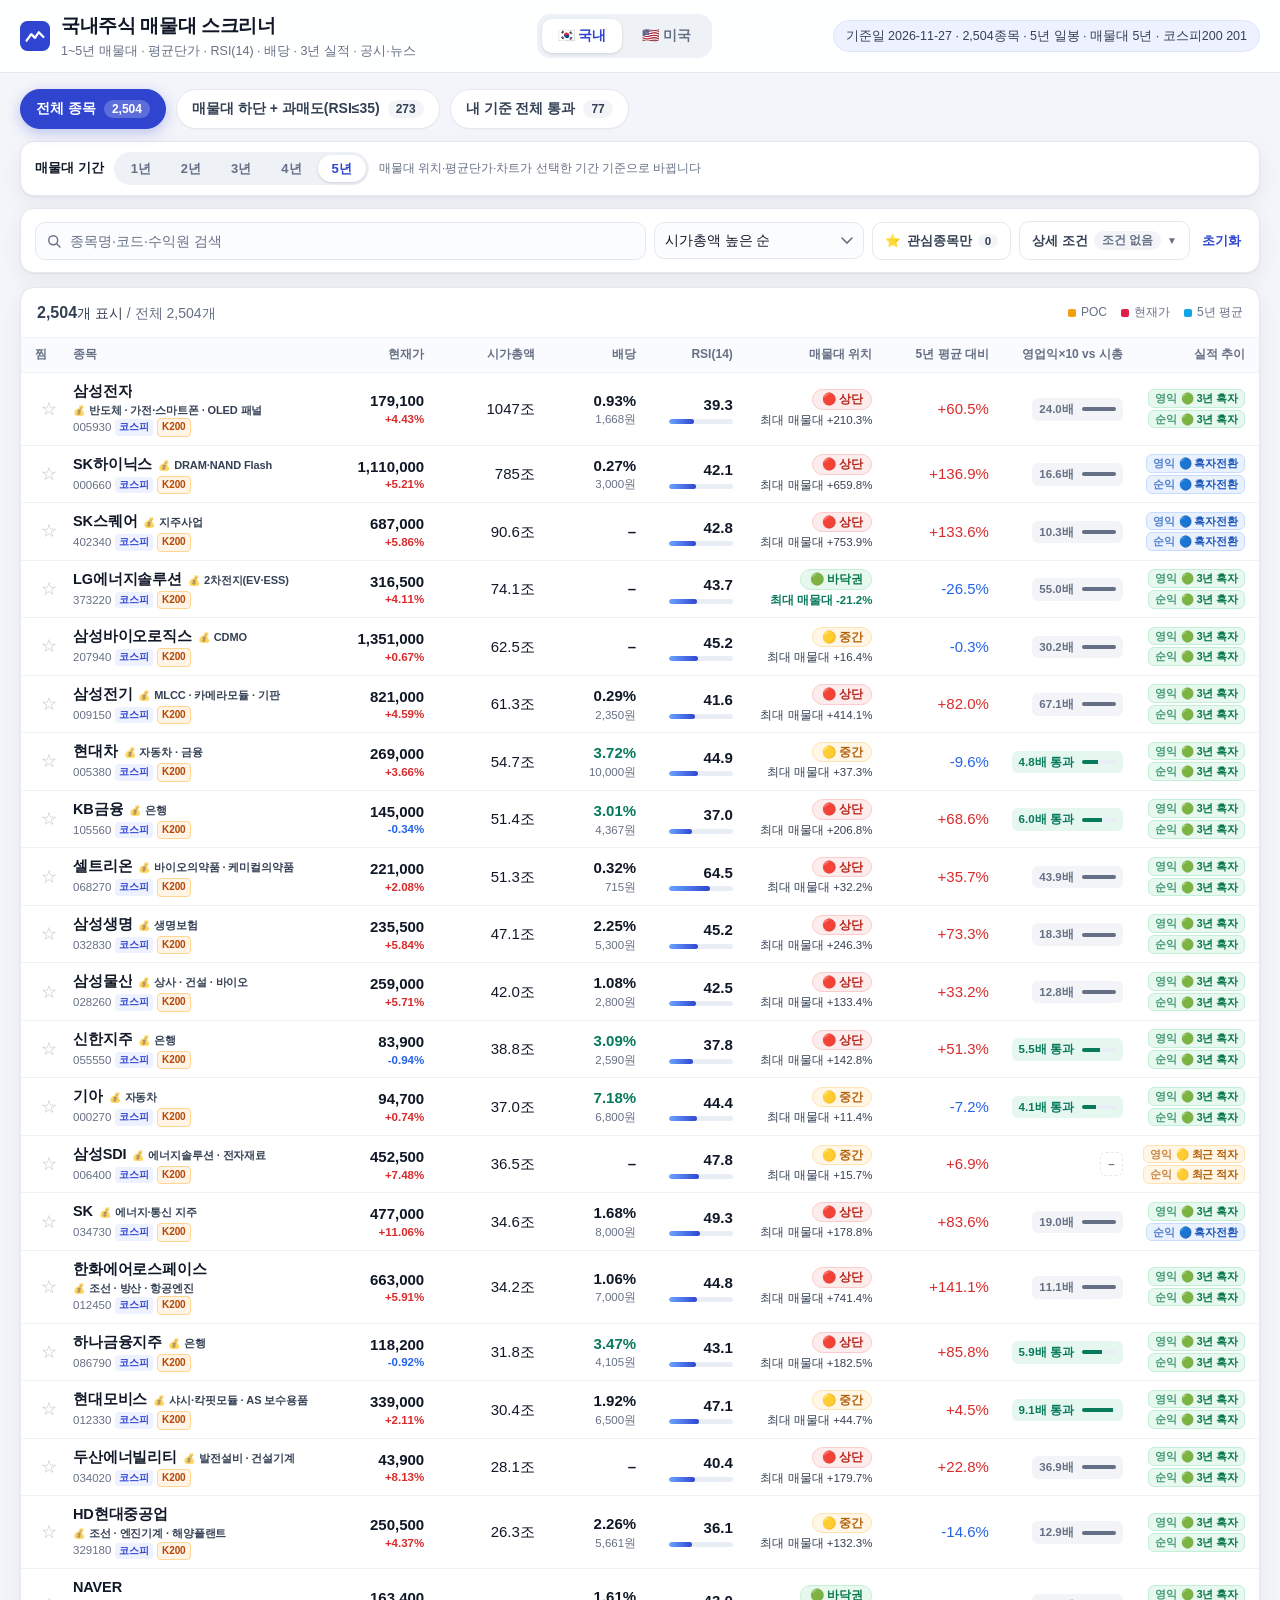
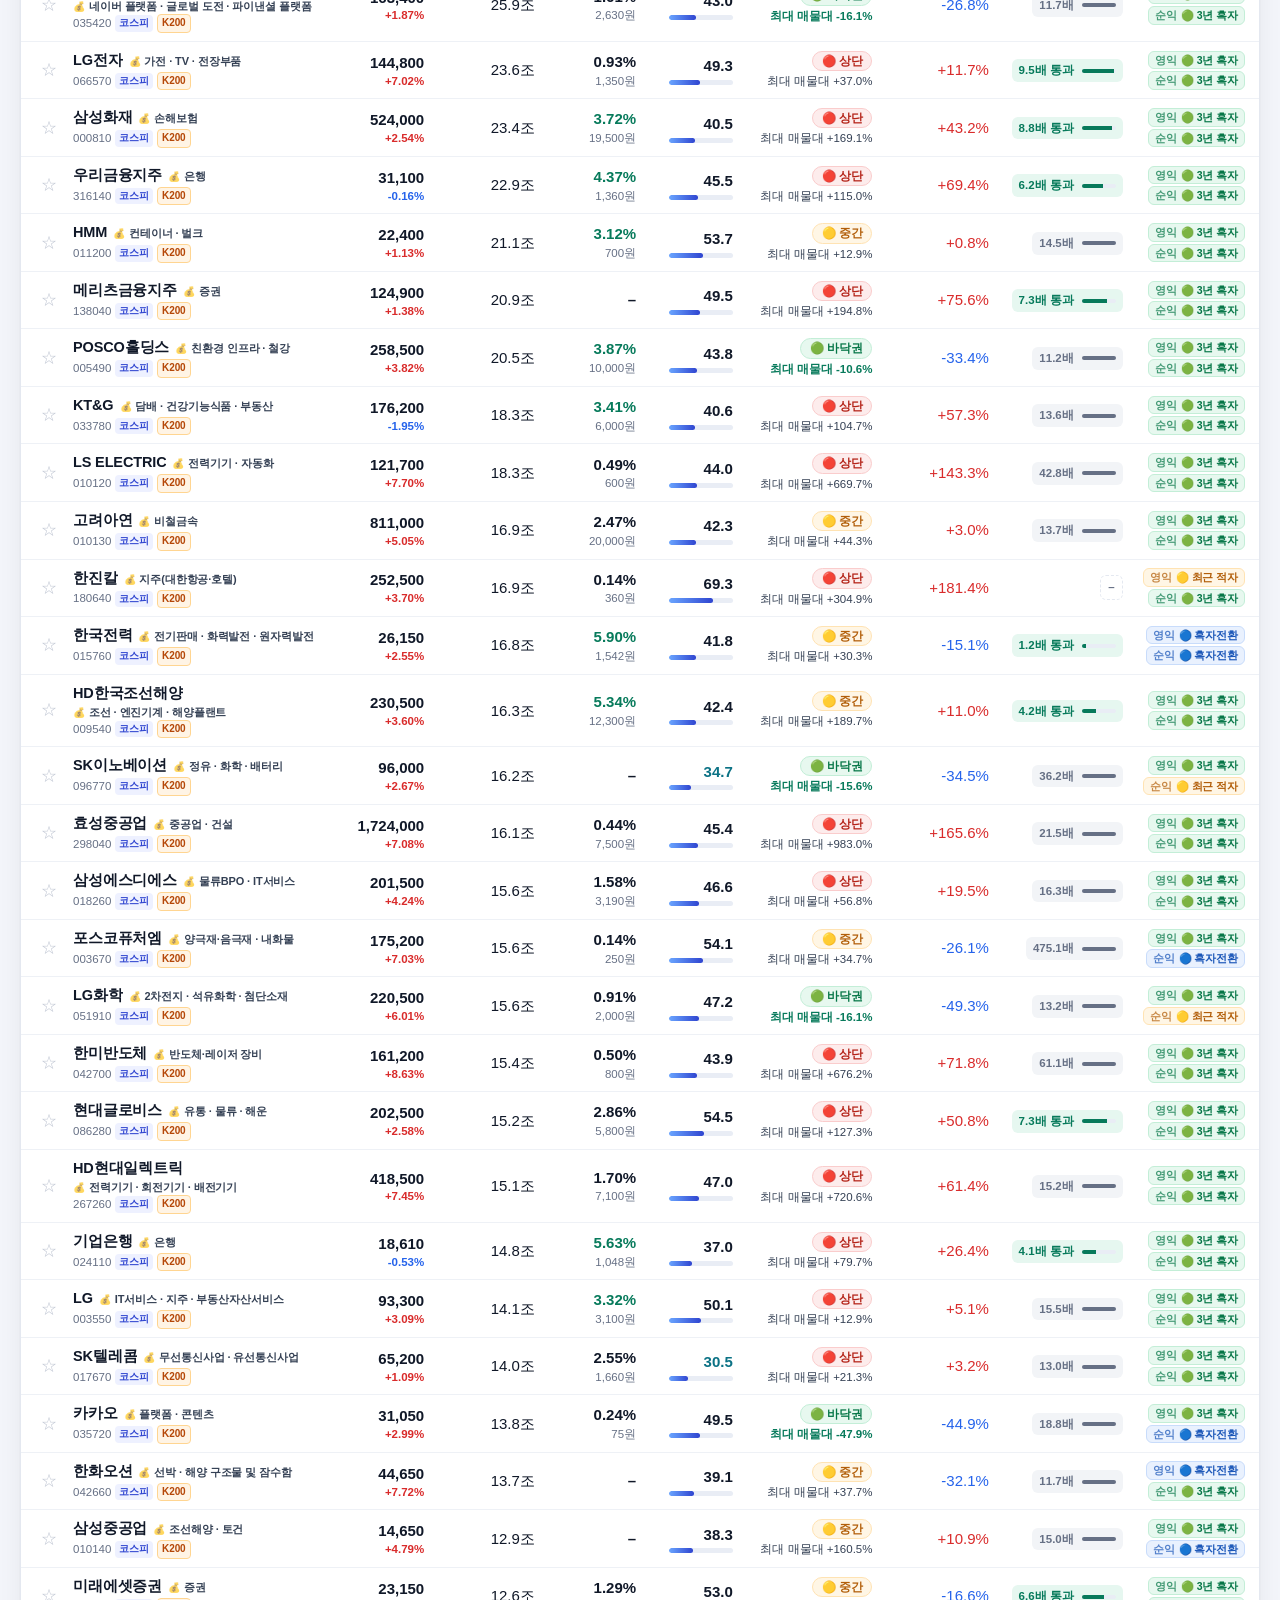
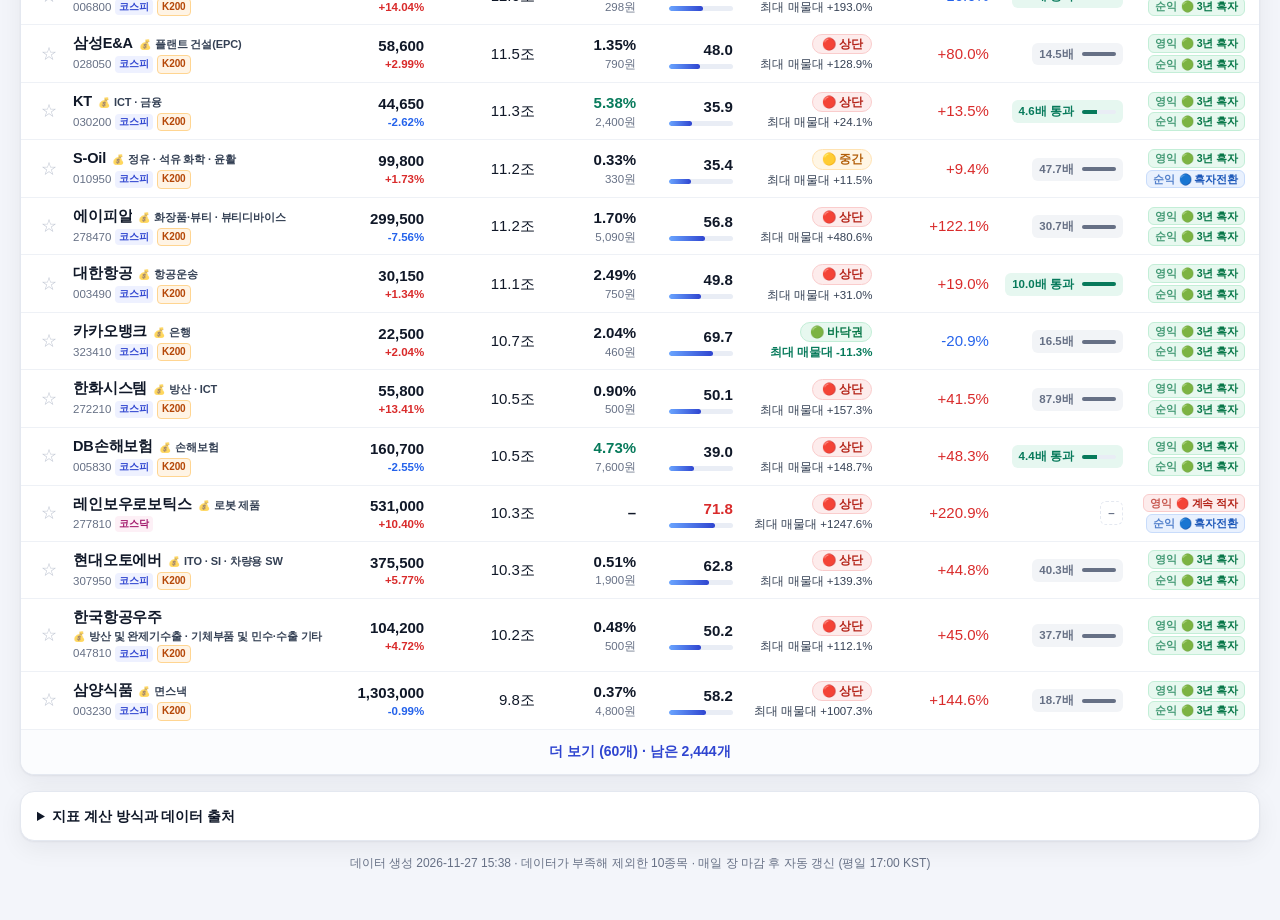
==== commit 8b0625cd: "style: 목록 행 주요 수익원(💰)을 종목명 옆으로 붙이고 행 여백 축소 — PC 행 높이 82→58px, v=20261127f" ====
--- a/docs/index.html
+++ b/docs/index.html
@@ -6,7 +6,7 @@
 <meta name="color-scheme" content="light dark">
 <title>국내·미국 주식 매물대 스크리너 · 1~5년 매물대·재무·배당·RSI</title>
 <meta name="description" content="코스피·코스닥 보통주 2,500여 종목과 미국 S&P 500·NASDAQ 100·S&P 400 약 920종목의 1~5년 매물대(POC·누적 백분위), 평균단가(VWAP), RSI(14), 3년 영업이익·순이익, 배당수익률, 주요 수익원, 최근 뉴스·공시, 시가총액을 한 화면에서 거르는 스크리너.">
-<link rel="stylesheet" href="style.css?v=20261127e">
+<link rel="stylesheet" href="style.css?v=20261127f">
 <link rel="icon" href="data:image/svg+xml,%3Csvg xmlns='http://www.w3.org/2000/svg' viewBox='0 0 32 32'%3E%3Crect width='32' height='32' rx='7' fill='%232f45d0'/%3E%3Cpath d='M7 21l5-7 4 4 4-6 5 5' stroke='%23fff' stroke-width='2.4' fill='none' stroke-linecap='round' stroke-linejoin='round'/%3E%3C/svg%3E">
 </head>
 <body data-tab="kr">
@@ -312,6 +312,6 @@
   </aside>
 </div>
 
-<script src="app.js?v=20261127e"></script>
+<script src="app.js?v=20261127f"></script>
 </body>
 </html>
--- a/docs/style.css
+++ b/docs/style.css
@@ -247,24 +247,24 @@
 .table{width:100%}
 .thead,.row{
   display:grid;
-  grid-template-columns:32px minmax(160px,1.7fr) .85fr .95fr .85fr .8fr 1.2fr 1fr 1.15fr 1.05fr;
-  align-items:center;gap:8px;
+  grid-template-columns:32px minmax(190px,2.15fr) .82fr .9fr .82fr .78fr 1.15fr .95fr 1.1fr 1fr;
+  align-items:center;gap:6px;
 }
 .thead{
-  padding:9px 16px;font-size:12px;font-weight:650;color:var(--muted);
+  padding:8px 14px;font-size:12px;font-weight:650;color:var(--muted);
   background:var(--head);border-bottom:1px solid var(--line-2);
 }
 .thead > div:nth-child(n+3){text-align:right}
 .thead .th-star{text-align:left}
-.row{padding:11px 16px;border-bottom:1px solid var(--line-2);cursor:pointer;transition:background .12s}
+.row{padding:8px 14px;border-bottom:1px solid var(--line-2);cursor:pointer;transition:background .12s}
 .row:hover{background:var(--row-hover)}
 .row:last-child{border-bottom:0}
 .cell{min-width:0;font-variant-numeric:tabular-nums}
-.cell.name{display:flex;flex-direction:column;gap:2px;min-width:0}
+.cell.name{display:flex;flex-direction:column;gap:1px;min-width:0}
 .cell.star{display:flex;align-items:center;justify-content:flex-start}
-.name-line{display:flex;align-items:center;gap:6px;min-width:0}
-.stock-name{font-weight:700;font-size:14.5px;white-space:nowrap;overflow:hidden;text-overflow:ellipsis;letter-spacing:-.01em}
-.code-line{font-size:11.5px;color:var(--muted);display:flex;gap:4px;align-items:center;flex-wrap:wrap;row-gap:2px}
+.name-line{display:flex;align-items:baseline;gap:6px;min-width:0;flex-wrap:wrap;row-gap:1px}
+.stock-name{font-weight:700;font-size:14.5px;white-space:nowrap;overflow:hidden;text-overflow:ellipsis;letter-spacing:-.01em;flex:0 0 auto;max-width:100%}
+.code-line{font-size:11.5px;color:var(--muted);display:flex;gap:4px;align-items:center;flex-wrap:wrap;row-gap:1px}
 .mkt{font-size:10px;font-weight:700;padding:1px 4px;border-radius:4px;background:var(--card-3);color:var(--ink-2);letter-spacing:-.01em}
 .mkt.K{background:var(--accent-soft);color:var(--accent)}
 .mkt.Q{background:#fdf0f6;color:#a2196c}
@@ -273,13 +273,14 @@
 .mkt.NY{background:#eef6ff;color:#175cd3}
 .mkt.ndx{background:#eef1ff;color:#3538cd;border:1px solid var(--accent-line)}
 
-/* 주요 수익원 한 줄 (목록) */
+/* 주요 수익원 한 줄 (목록) — 종목명 오른쪽에 인라인, 좁으면 다음 줄로 */
 .rev-line{
-  font-size:11.5px;line-height:1.35;color:var(--ink-2);font-weight:600;letter-spacing:-.01em;
-  white-space:nowrap;overflow:hidden;text-overflow:ellipsis;max-width:100%;
+  font-size:11px;line-height:1.3;color:var(--ink-2);font-weight:600;letter-spacing:-.01em;
+  white-space:nowrap;overflow:hidden;text-overflow:ellipsis;
+  flex:1 1 auto;min-width:5em;max-width:100%;
 }
 .rev-line::before{content:"💰";font-size:10px;margin-right:4px;opacity:.75;font-weight:400}
-.mini{font-size:10.5px;font-weight:700;padding:1px 5px;border-radius:4px;background:var(--warn-soft);color:var(--warn);white-space:nowrap}
+.mini{font-size:10.5px;font-weight:700;padding:1px 5px;border-radius:4px;background:var(--warn-soft);color:var(--warn);white-space:nowrap;flex:0 0 auto}
 .price{font-weight:700}
 .price-cell{display:flex;flex-direction:column;align-items:flex-end;gap:1px}
 .chg{font-size:11.5px;font-weight:700;font-variant-numeric:tabular-nums;line-height:1.2}
@@ -298,7 +299,7 @@
 .star-btn.lg .star-ico{font-size:20px}
 
 /* 배당 */
-.div-cell{display:flex;flex-direction:column;align-items:flex-end;gap:1px}
+.div-cell{display:flex;flex-direction:column;align-items:flex-end;gap:0}
 .div-y{font-weight:700;font-variant-numeric:tabular-nums}
 .div-y.hi{color:var(--ok)}
 .pos{color:var(--up)}
@@ -313,7 +314,7 @@
 .rsi-fill{position:absolute;top:0;bottom:0;border-radius:3px;background:linear-gradient(90deg,#6aa5ff,#2f45d0)}
 
 /* volume position badge */
-.vp-pos{display:flex;flex-direction:column;align-items:flex-end;gap:3px;min-width:0}
+.vp-pos{display:flex;flex-direction:column;align-items:flex-end;gap:2px;min-width:0}
 .pos-badge{
   display:inline-flex;align-items:center;gap:3px;
   font-size:11.5px;font-weight:750;line-height:1.25;letter-spacing:-.01em;
@@ -339,7 +340,7 @@
 .badge-bar > i{display:block;height:100%;background:var(--ok)}
 .badge.no .badge-bar > i{background:var(--muted)}
 
-.fin{display:flex;flex-direction:column;gap:3px;align-items:flex-end;min-width:0}
+.fin{display:flex;flex-direction:column;gap:2px;align-items:flex-end;min-width:0}
 .fin-badge{
   display:inline-flex;align-items:center;gap:3px;white-space:nowrap;
   font-size:10.5px;font-weight:700;line-height:1.2;letter-spacing:-.01em;
@@ -508,7 +509,7 @@
 /* ---------- responsive ---------- */
 @media (max-width:1100px){
   .filter-grid{grid-template-columns:repeat(3,minmax(0,1fr))}
-  .thead,.row{grid-template-columns:32px minmax(140px,1.6fr) .8fr .9fr .8fr .75fr 1.05fr .9fr 1fr .95fr}
+  .thead,.row{grid-template-columns:32px minmax(168px,2fr) .8fr .88fr .8fr .76fr 1.1fr .92fr 1.06fr .96fr}
 }
 @media (max-width:900px){
   body{font-size:14.5px}
@@ -537,15 +538,15 @@
   .thead{display:none}
   #rows{display:flex;flex-direction:column;gap:8px;padding:10px;background:var(--mob-bg)}
   .row{
-    display:grid;grid-template-columns:1fr 1fr;gap:8px 12px;
-    padding:12px 44px 12px 13px;background:var(--card);border:1px solid var(--line);border-radius:12px;
+    display:grid;grid-template-columns:1fr 1fr;gap:7px 12px;
+    padding:10px 44px 10px 13px;background:var(--card);border:1px solid var(--line);border-radius:12px;
     position:relative;
   }
   .row:hover{background:var(--card)}
   .cell.star{position:absolute;top:8px;right:8px;z-index:1}
   .star-btn{width:32px;height:32px}
   .star-btn .star-ico{font-size:18px}
-  .cell.name{grid-column:1 / -1;padding-bottom:2px}
+  .cell.name{grid-column:1 / -1;padding-bottom:0}
   .cell:not(.name):not(.star){display:flex;flex-direction:column;align-items:flex-start;gap:2px;text-align:left}
   .cell:not(.name):not(.star)::before{content:attr(data-label);font-size:10.5px;color:var(--muted);font-weight:600}
   .cell.num{text-align:left}
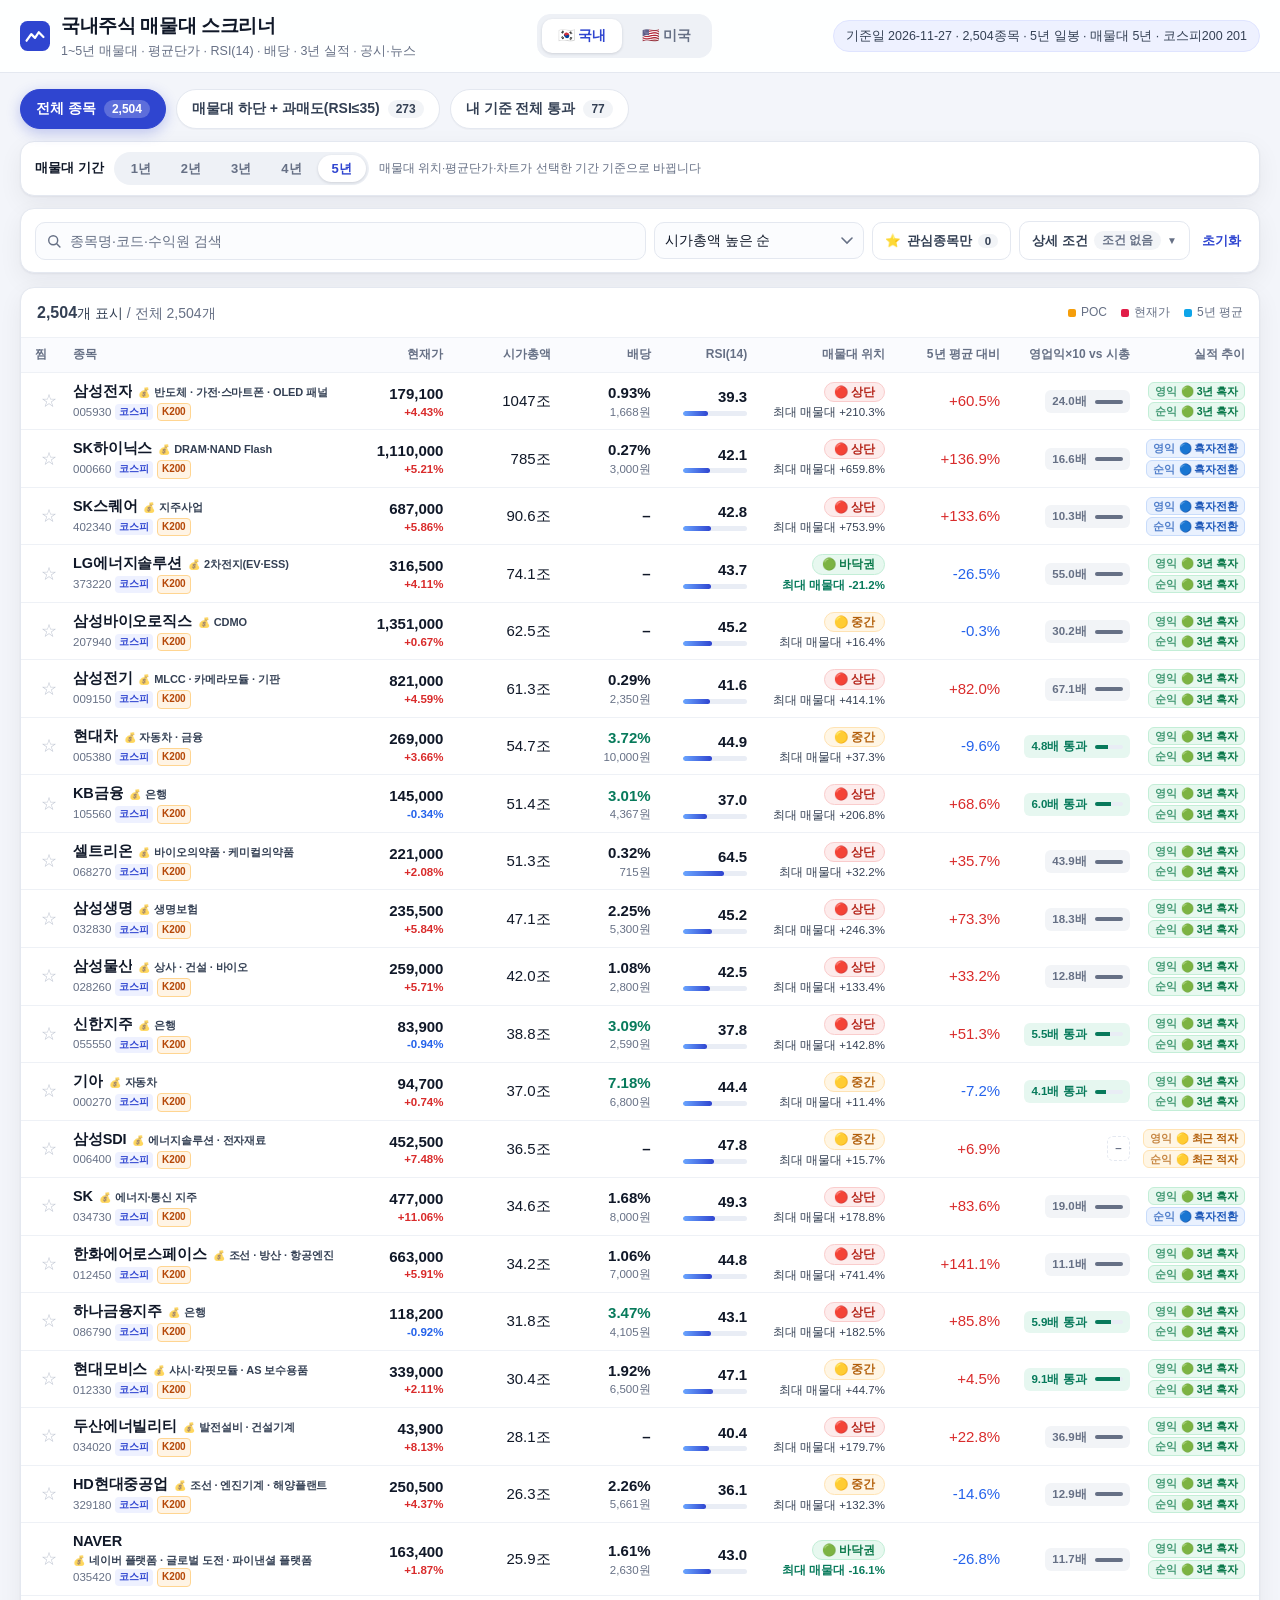
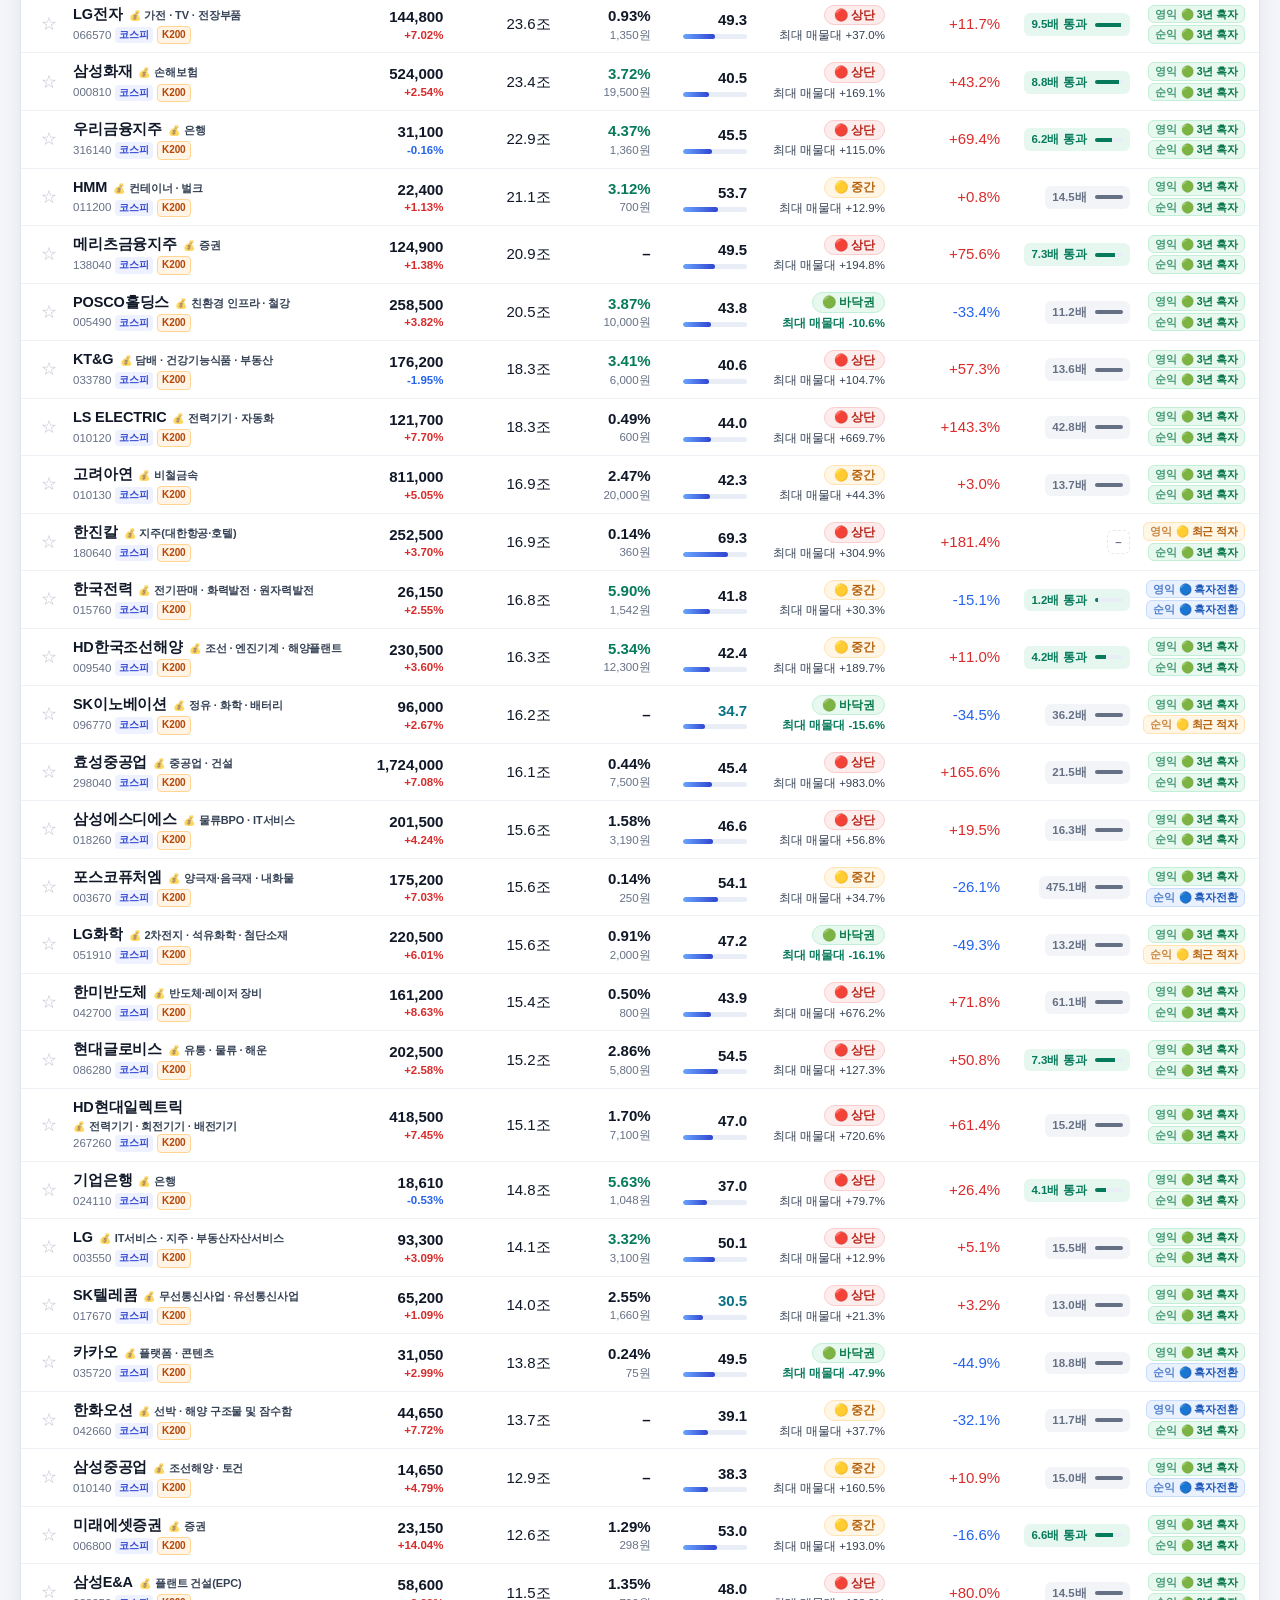
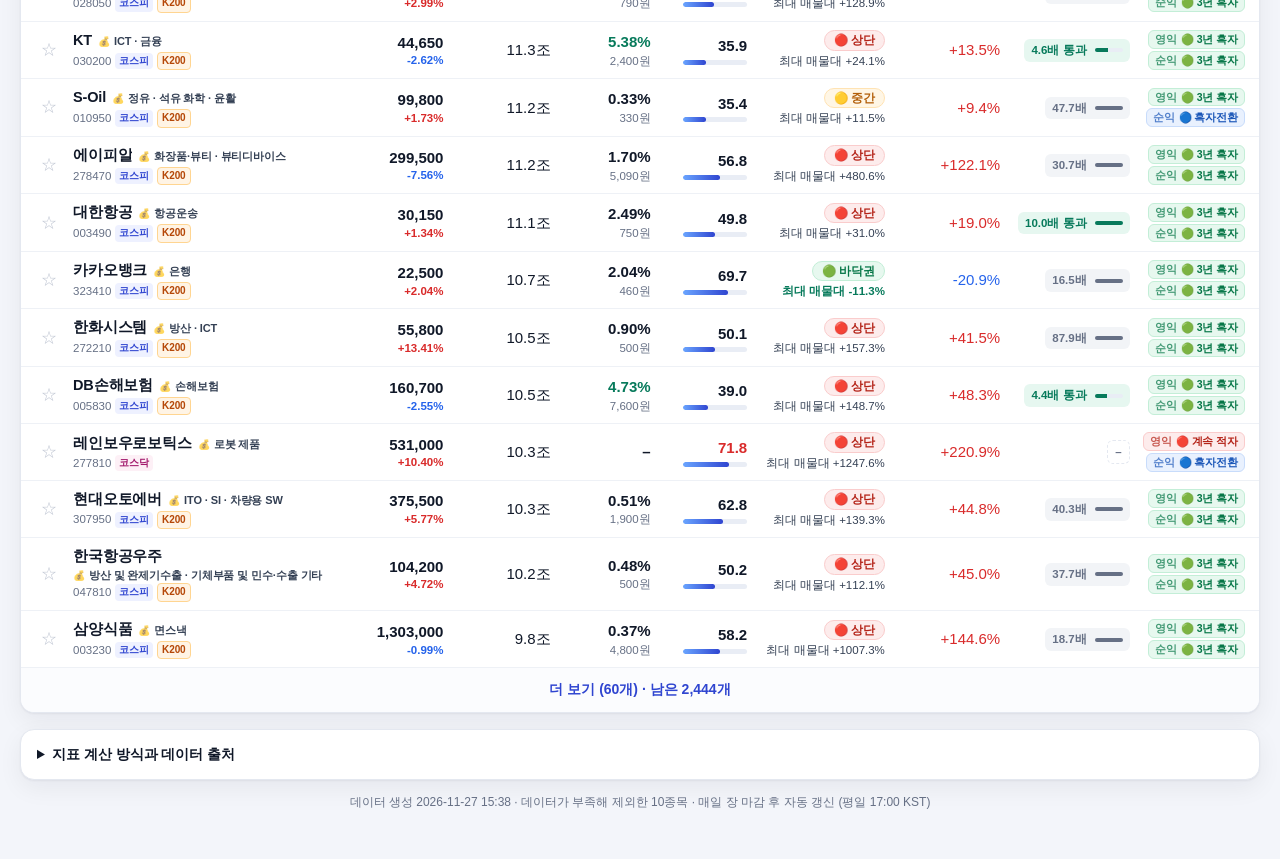
==== commit 93a1eeb8: "style: 표 열 폭 재배분(종목명 270px) — 좁은 화면에서 값 배지·RSI 막대가 옆 칸으로 넘치지 않게 조정, v=20261127g" ====
--- a/docs/index.html
+++ b/docs/index.html
@@ -6,7 +6,7 @@
 <meta name="color-scheme" content="light dark">
 <title>국내·미국 주식 매물대 스크리너 · 1~5년 매물대·재무·배당·RSI</title>
 <meta name="description" content="코스피·코스닥 보통주 2,500여 종목과 미국 S&P 500·NASDAQ 100·S&P 400 약 920종목의 1~5년 매물대(POC·누적 백분위), 평균단가(VWAP), RSI(14), 3년 영업이익·순이익, 배당수익률, 주요 수익원, 최근 뉴스·공시, 시가총액을 한 화면에서 거르는 스크리너.">
-<link rel="stylesheet" href="style.css?v=20261127f">
+<link rel="stylesheet" href="style.css?v=20261127g">
 <link rel="icon" href="data:image/svg+xml,%3Csvg xmlns='http://www.w3.org/2000/svg' viewBox='0 0 32 32'%3E%3Crect width='32' height='32' rx='7' fill='%232f45d0'/%3E%3Cpath d='M7 21l5-7 4 4 4-6 5 5' stroke='%23fff' stroke-width='2.4' fill='none' stroke-linecap='round' stroke-linejoin='round'/%3E%3C/svg%3E">
 </head>
 <body data-tab="kr">
@@ -312,6 +312,6 @@
   </aside>
 </div>
 
-<script src="app.js?v=20261127f"></script>
+<script src="app.js?v=20261127g"></script>
 </body>
 </html>
--- a/docs/style.css
+++ b/docs/style.css
@@ -247,7 +247,7 @@
 .table{width:100%}
 .thead,.row{
   display:grid;
-  grid-template-columns:32px minmax(190px,2.15fr) .82fr .9fr .82fr .78fr 1.15fr .95fr 1.1fr 1fr;
+  grid-template-columns:32px minmax(190px,2.3fr) .8fr .86fr .8fr .77fr 1.12fr .93fr 1.05fr .93fr;
   align-items:center;gap:6px;
 }
 .thead{
@@ -310,7 +310,7 @@
 .rsi-val{font-weight:700}
 .rsi-val.cold{color:#0b7285}
 .rsi-val.hot{color:var(--up)}
-.rsi-track{width:64px;height:5px;border-radius:3px;background:var(--track);position:relative;overflow:hidden}
+.rsi-track{width:64px;max-width:100%;height:5px;border-radius:3px;background:var(--track);position:relative;overflow:hidden}
 .rsi-fill{position:absolute;top:0;bottom:0;border-radius:3px;background:linear-gradient(90deg,#6aa5ff,#2f45d0)}
 
 /* volume position badge */
@@ -336,7 +336,7 @@
 .badge.ok{background:var(--ok-soft);color:var(--ok)}
 .badge.no{background:var(--card-3);color:var(--muted)}
 .badge.na{background:transparent;color:var(--muted);border:1px dashed var(--line)}
-.badge-bar{display:inline-block;width:34px;height:4px;border-radius:3px;background:var(--track);overflow:hidden;margin-left:4px;vertical-align:middle}
+.badge-bar{display:inline-block;width:28px;height:4px;border-radius:3px;background:var(--track);overflow:hidden;margin-left:4px;vertical-align:middle}
 .badge-bar > i{display:block;height:100%;background:var(--ok)}
 .badge.no .badge-bar > i{background:var(--muted)}
 
@@ -509,7 +509,16 @@
 /* ---------- responsive ---------- */
 @media (max-width:1100px){
   .filter-grid{grid-template-columns:repeat(3,minmax(0,1fr))}
-  .thead,.row{grid-template-columns:32px minmax(168px,2fr) .8fr .88fr .8fr .76fr 1.1fr .92fr 1.06fr .96fr}
+  .thead,.row{grid-template-columns:32px minmax(180px,2.1fr) .79fr .82fr .79fr .75fr 1.08fr .9fr 1.04fr .92fr}
+}
+/* 표 폭이 좁아지는 구간: 값 배지 막대를 줄여 옆 칸으로 넘치지 않게 */
+@media (min-width:901px) and (max-width:1150px){
+  .badge-bar{width:20px}
+}
+@media (min-width:901px) and (max-width:1000px){
+  .badge{font-size:10.5px;padding:2px 5px}
+  .badge-bar{display:none}
+  .fin-badge{font-size:9.5px;padding:2px 4px}
 }
 @media (max-width:900px){
   body{font-size:14.5px}
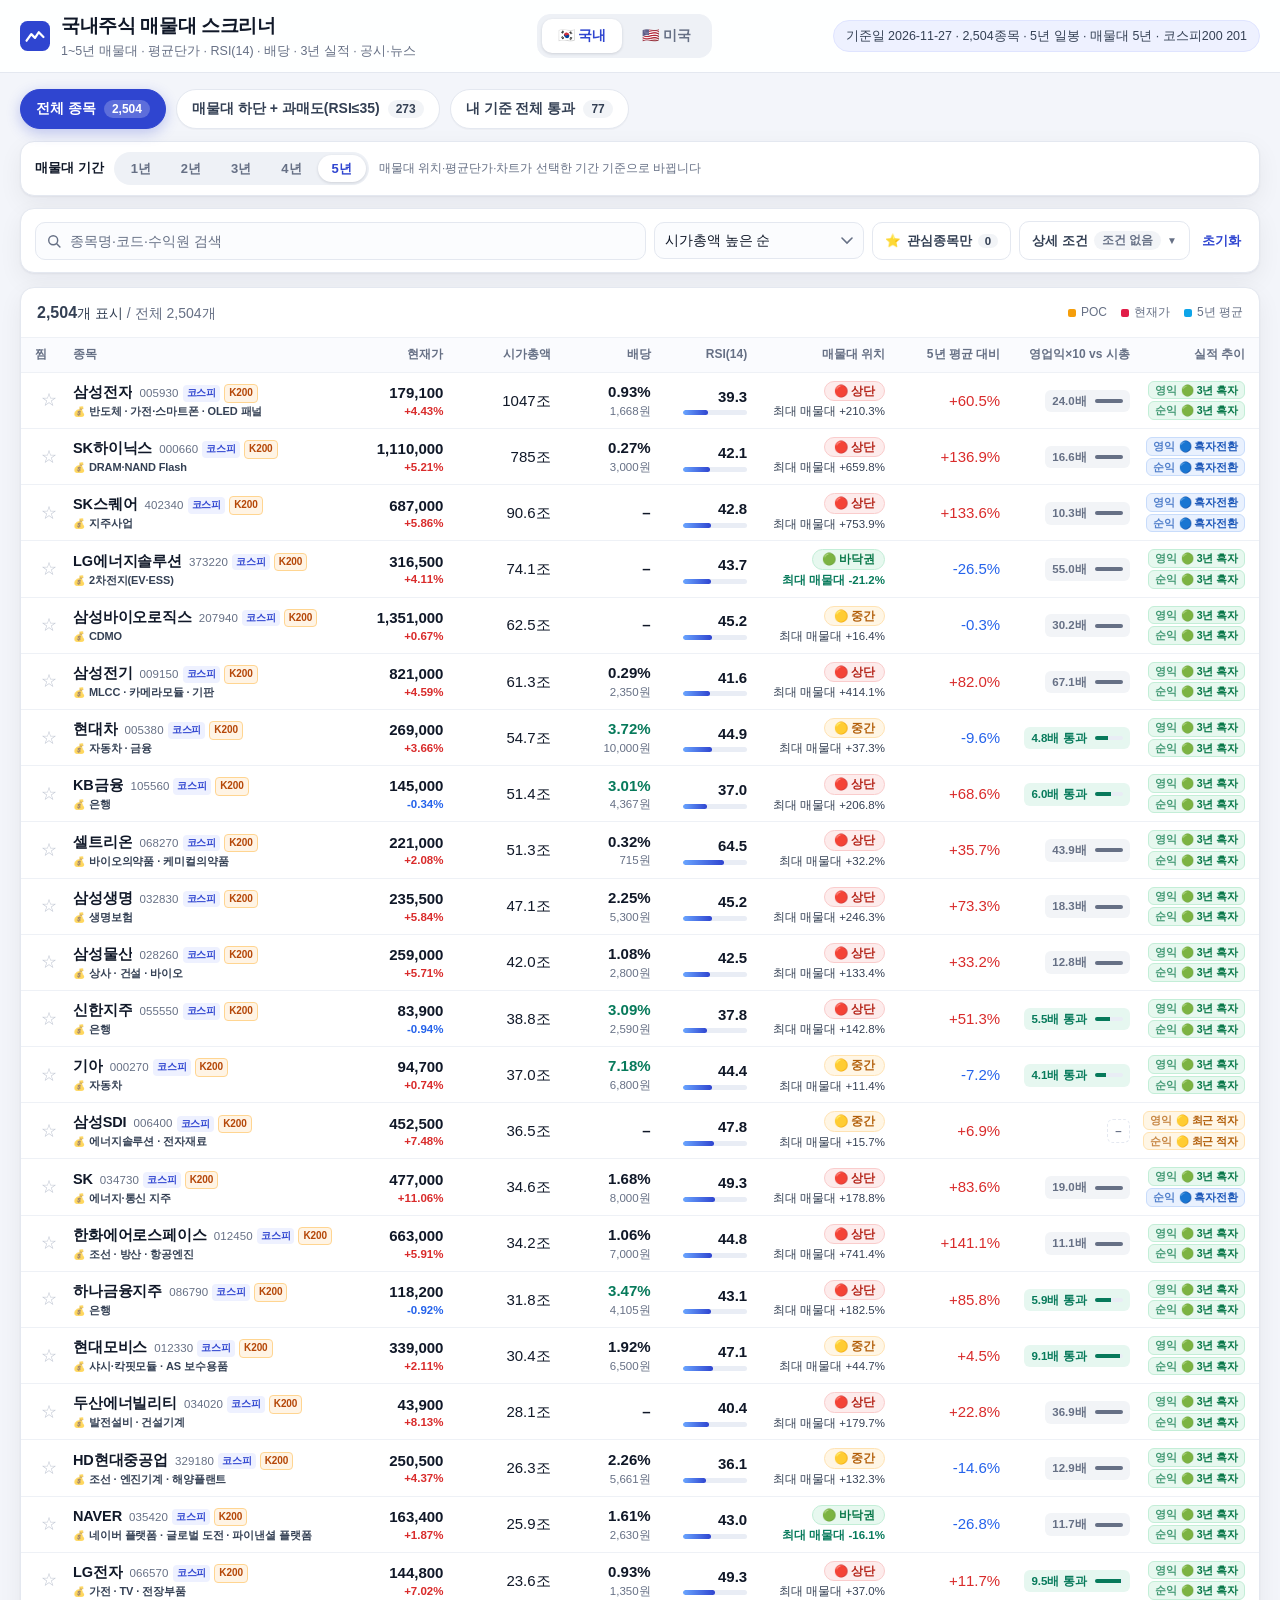
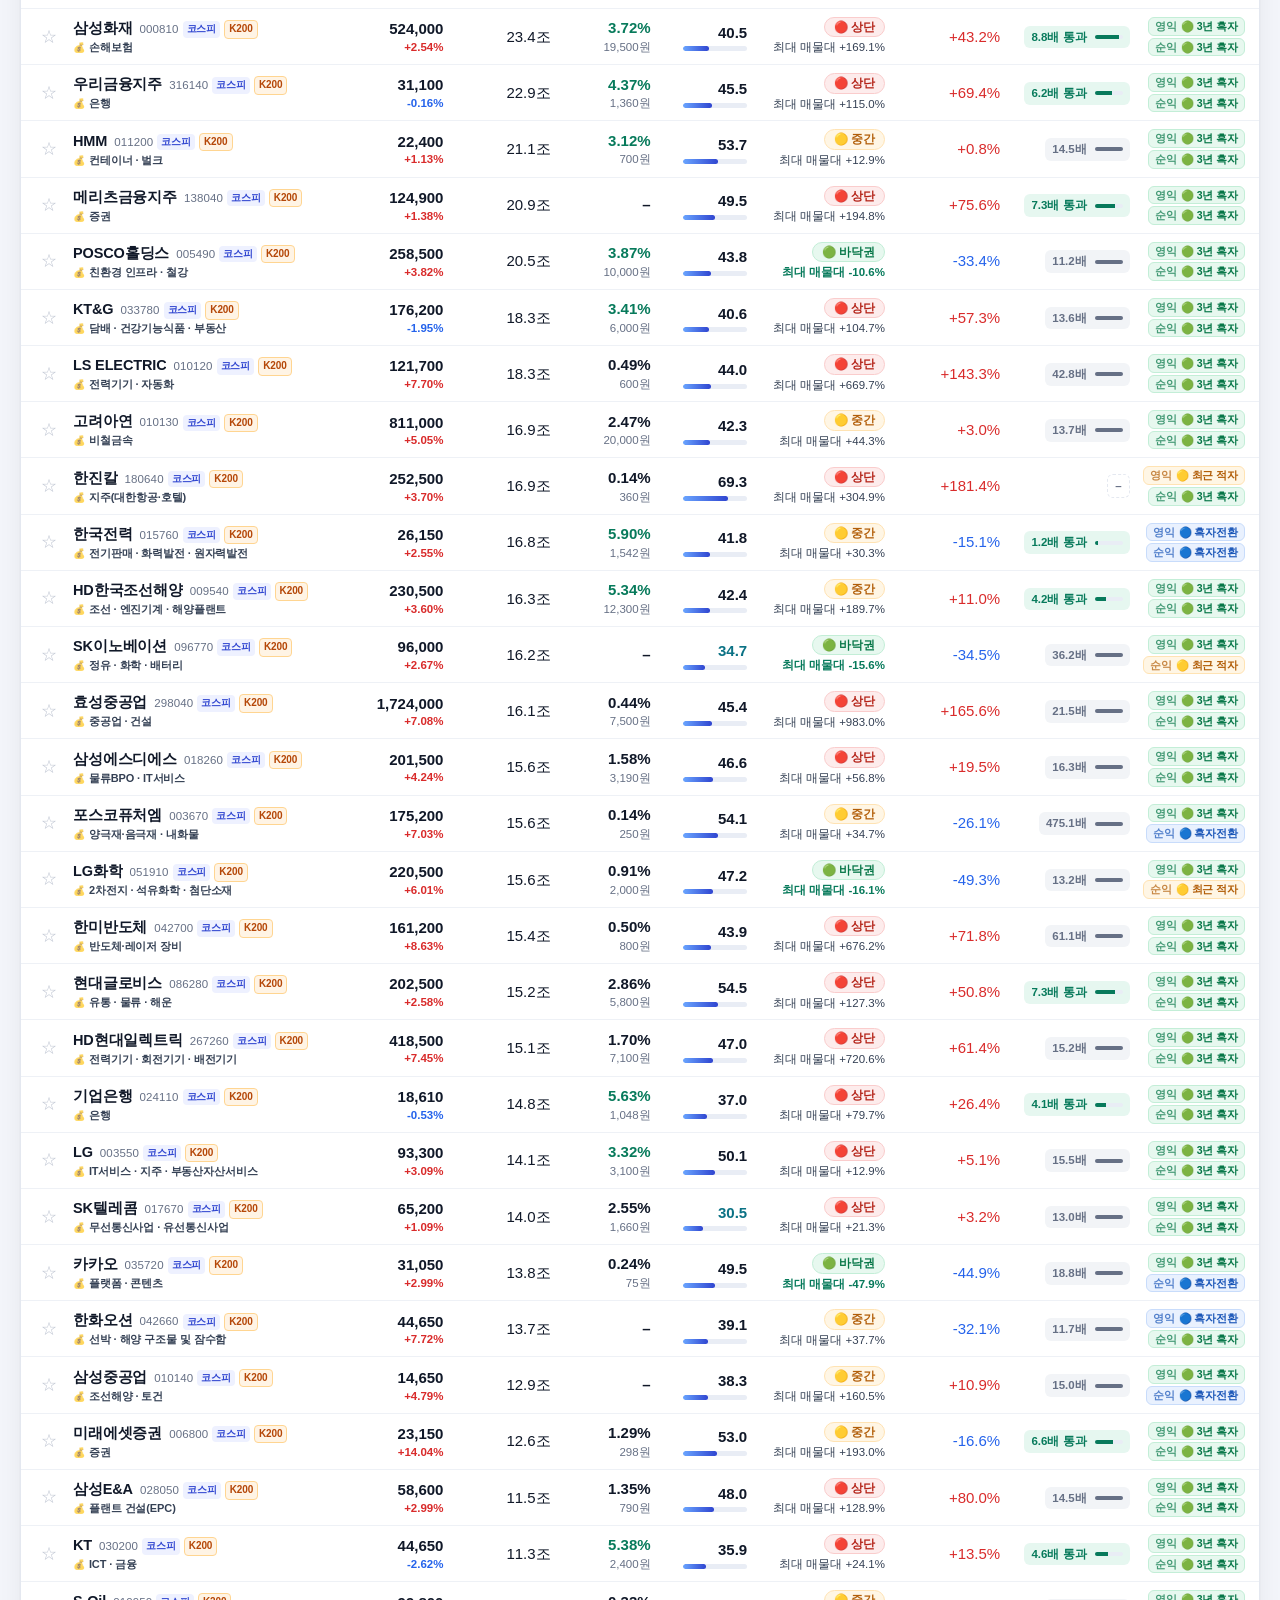
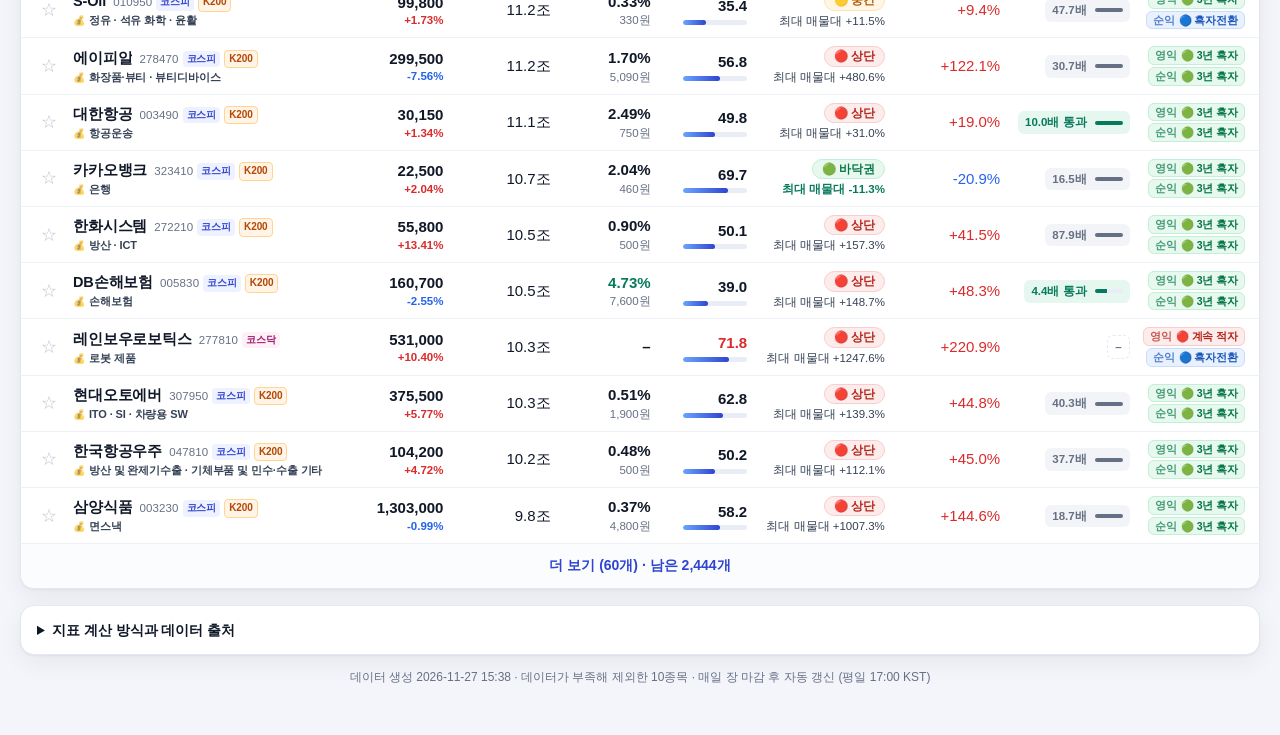
==== commit 60977690: "style: 목록 행 코드·시장 배지를 종목명 옆으로, 주요 수익원(💰)은 아랫줄 전체 폭으로 교체 — 행 높이 균일화, v=20261127h" ====
--- a/docs/index.html
+++ b/docs/index.html
@@ -6,7 +6,7 @@
 <meta name="color-scheme" content="light dark">
 <title>국내·미국 주식 매물대 스크리너 · 1~5년 매물대·재무·배당·RSI</title>
 <meta name="description" content="코스피·코스닥 보통주 2,500여 종목과 미국 S&P 500·NASDAQ 100·S&P 400 약 920종목의 1~5년 매물대(POC·누적 백분위), 평균단가(VWAP), RSI(14), 3년 영업이익·순이익, 배당수익률, 주요 수익원, 최근 뉴스·공시, 시가총액을 한 화면에서 거르는 스크리너.">
-<link rel="stylesheet" href="style.css?v=20261127g">
+<link rel="stylesheet" href="style.css?v=20261127h">
 <link rel="icon" href="data:image/svg+xml,%3Csvg xmlns='http://www.w3.org/2000/svg' viewBox='0 0 32 32'%3E%3Crect width='32' height='32' rx='7' fill='%232f45d0'/%3E%3Cpath d='M7 21l5-7 4 4 4-6 5 5' stroke='%23fff' stroke-width='2.4' fill='none' stroke-linecap='round' stroke-linejoin='round'/%3E%3C/svg%3E">
 </head>
 <body data-tab="kr">
@@ -312,6 +312,6 @@
   </aside>
 </div>
 
-<script src="app.js?v=20261127g"></script>
+<script src="app.js?v=20261127h"></script>
 </body>
 </html>
--- a/docs/style.css
+++ b/docs/style.css
@@ -262,10 +262,14 @@
 .cell{min-width:0;font-variant-numeric:tabular-nums}
 .cell.name{display:flex;flex-direction:column;gap:1px;min-width:0}
 .cell.star{display:flex;align-items:center;justify-content:flex-start}
-.name-line{display:flex;align-items:baseline;gap:6px;min-width:0;flex-wrap:wrap;row-gap:1px}
-.stock-name{font-weight:700;font-size:14.5px;white-space:nowrap;overflow:hidden;text-overflow:ellipsis;letter-spacing:-.01em;flex:0 0 auto;max-width:100%}
-.code-line{font-size:11.5px;color:var(--muted);display:flex;gap:4px;align-items:center;flex-wrap:wrap;row-gap:1px}
-.mkt{font-size:10px;font-weight:700;padding:1px 4px;border-radius:4px;background:var(--card-3);color:var(--ink-2);letter-spacing:-.01em}
+/* 윗줄: 종목명 + 종목코드 · 시장/지수 배지 (배지가 넘치면 통째로 다음 줄로) */
+.name-line{display:flex;align-items:baseline;gap:7px;min-width:0;flex-wrap:wrap;row-gap:1px}
+.stock-name{font-weight:700;font-size:14.5px;white-space:nowrap;overflow:hidden;text-overflow:ellipsis;letter-spacing:-.01em;flex:0 1 auto;min-width:0;max-width:100%}
+.code-line{font-size:11.5px;color:var(--muted);display:flex;gap:4px;align-items:center;flex-wrap:nowrap;flex:0 0 auto;white-space:nowrap;line-height:1.45}
+/* 미국 탭은 종목명이 길어 코드·배지가 다음 줄로 내려간다 — 모든 행을 같은 3줄 구조로 맞춰 높이를 균일하게 */
+body[data-tab="us"] .cell.name .code-line{flex:1 0 100%}
+.code-line .scode{font-variant-numeric:tabular-nums;letter-spacing:.01em}
+.mkt{font-size:10px;font-weight:700;padding:1px 4px;border-radius:4px;background:var(--card-3);color:var(--ink-2);letter-spacing:-.01em;flex:0 0 auto;white-space:nowrap}
 .mkt.K{background:var(--accent-soft);color:var(--accent)}
 .mkt.Q{background:#fdf0f6;color:#a2196c}
 .mkt.k200{background:var(--warn-soft);color:var(--warn);border:1px solid var(--star-line)}
@@ -273,11 +277,12 @@
 .mkt.NY{background:#eef6ff;color:#175cd3}
 .mkt.ndx{background:#eef1ff;color:#3538cd;border:1px solid var(--accent-line)}
 
-/* 주요 수익원 한 줄 (목록) — 종목명 오른쪽에 인라인, 좁으면 다음 줄로 */
+/* 주요 수익원 줄 — 아랫줄 전체 폭을 쓰고, 긴 경우에만 끝을 말줌임 */
 .rev-line{
-  font-size:11px;line-height:1.3;color:var(--ink-2);font-weight:600;letter-spacing:-.01em;
+  display:block;width:100%;max-width:100%;
+  font-size:11px;line-height:1.35;color:var(--ink-2);font-weight:600;letter-spacing:-.01em;
   white-space:nowrap;overflow:hidden;text-overflow:ellipsis;
-  flex:1 1 auto;min-width:5em;max-width:100%;
+  flex:0 0 auto;min-width:0;
 }
 .rev-line::before{content:"💰";font-size:10px;margin-right:4px;opacity:.75;font-weight:400}
 .mini{font-size:10.5px;font-weight:700;padding:1px 5px;border-radius:4px;background:var(--warn-soft);color:var(--warn);white-space:nowrap;flex:0 0 auto}
@@ -510,6 +515,10 @@
 @media (max-width:1100px){
   .filter-grid{grid-template-columns:repeat(3,minmax(0,1fr))}
   .thead,.row{grid-template-columns:32px minmax(180px,2.1fr) .79fr .82fr .79fr .75fr 1.08fr .9fr 1.04fr .92fr}
+}
+@media (min-width:901px) and (max-width:1199px){
+  /* 표 폭이 좁아지면 국내 탭도 코드·배지를 다음 줄로 내려 3줄 구조로 통일 (행 높이 균일) */
+  .cell.name .code-line{flex:1 0 100%}
 }
 /* 표 폭이 좁아지는 구간: 값 배지 막대를 줄여 옆 칸으로 넘치지 않게 */
 @media (min-width:901px) and (max-width:1150px){
